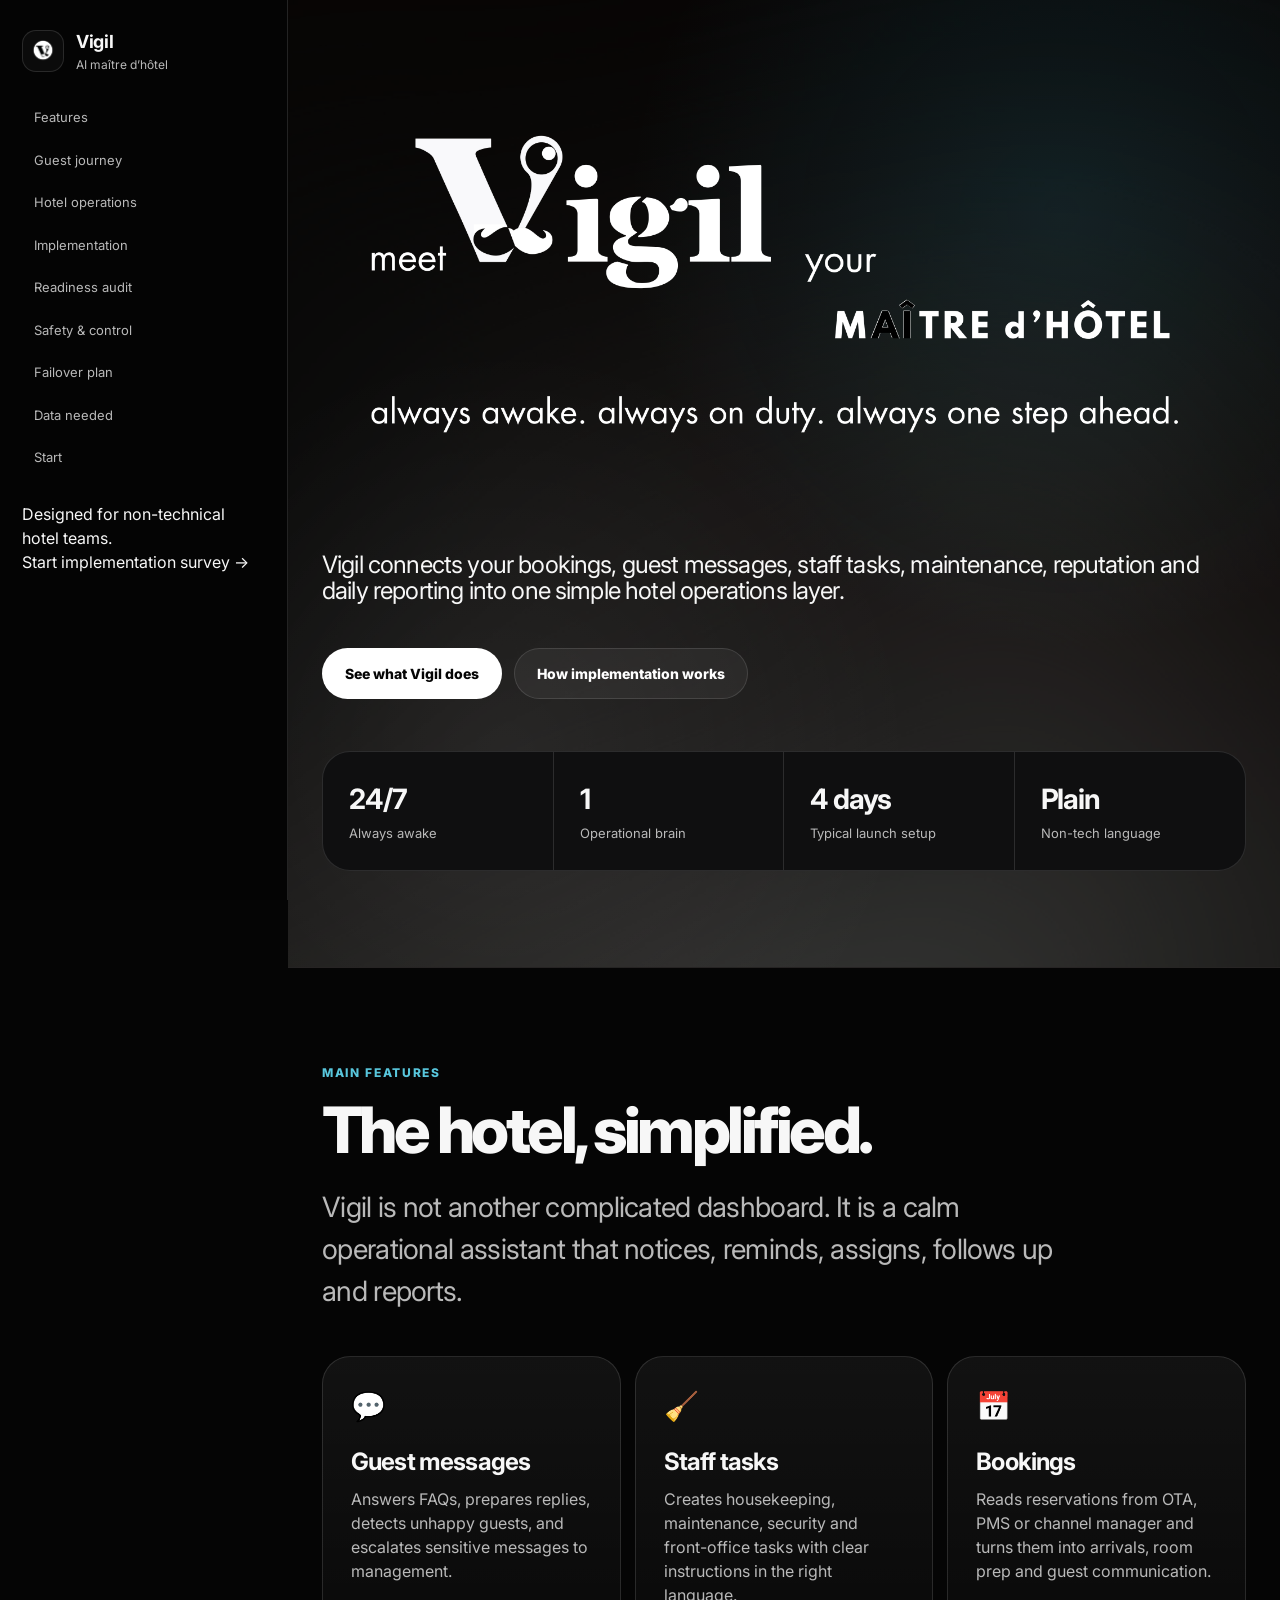
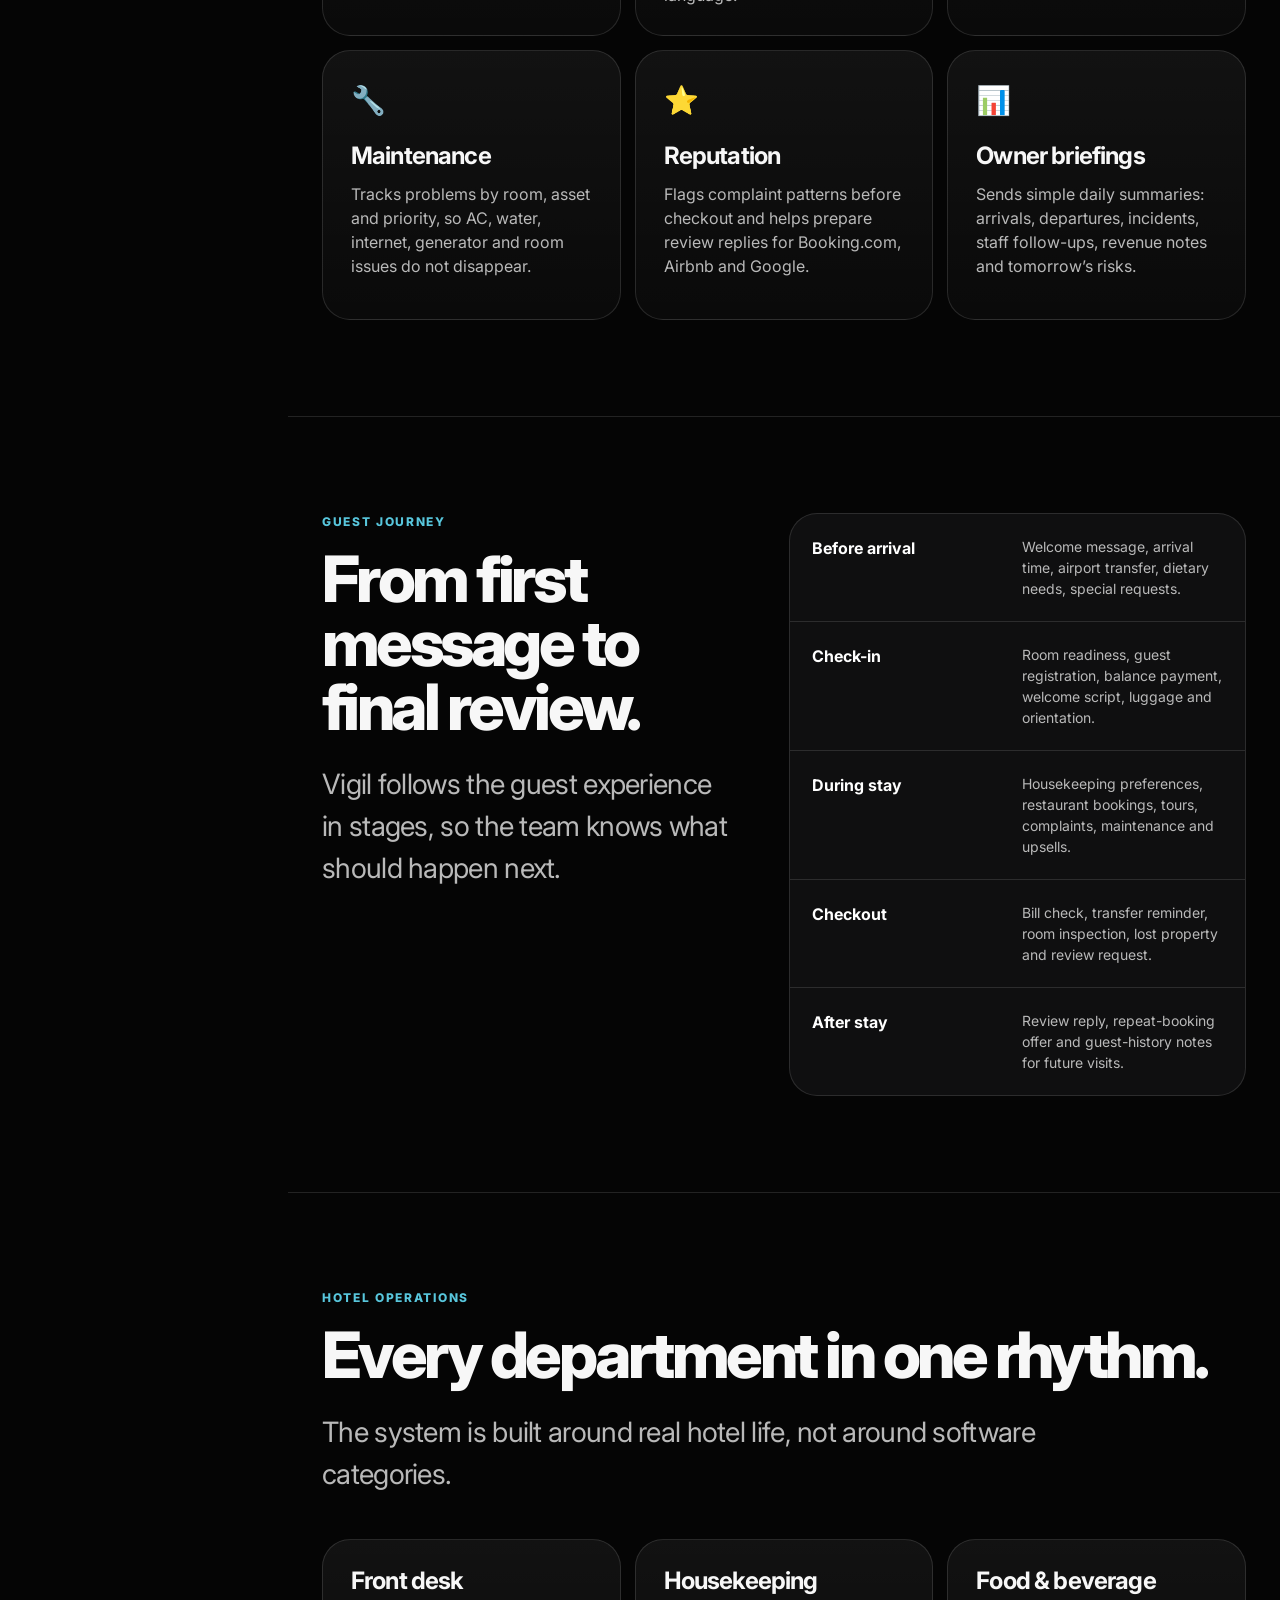
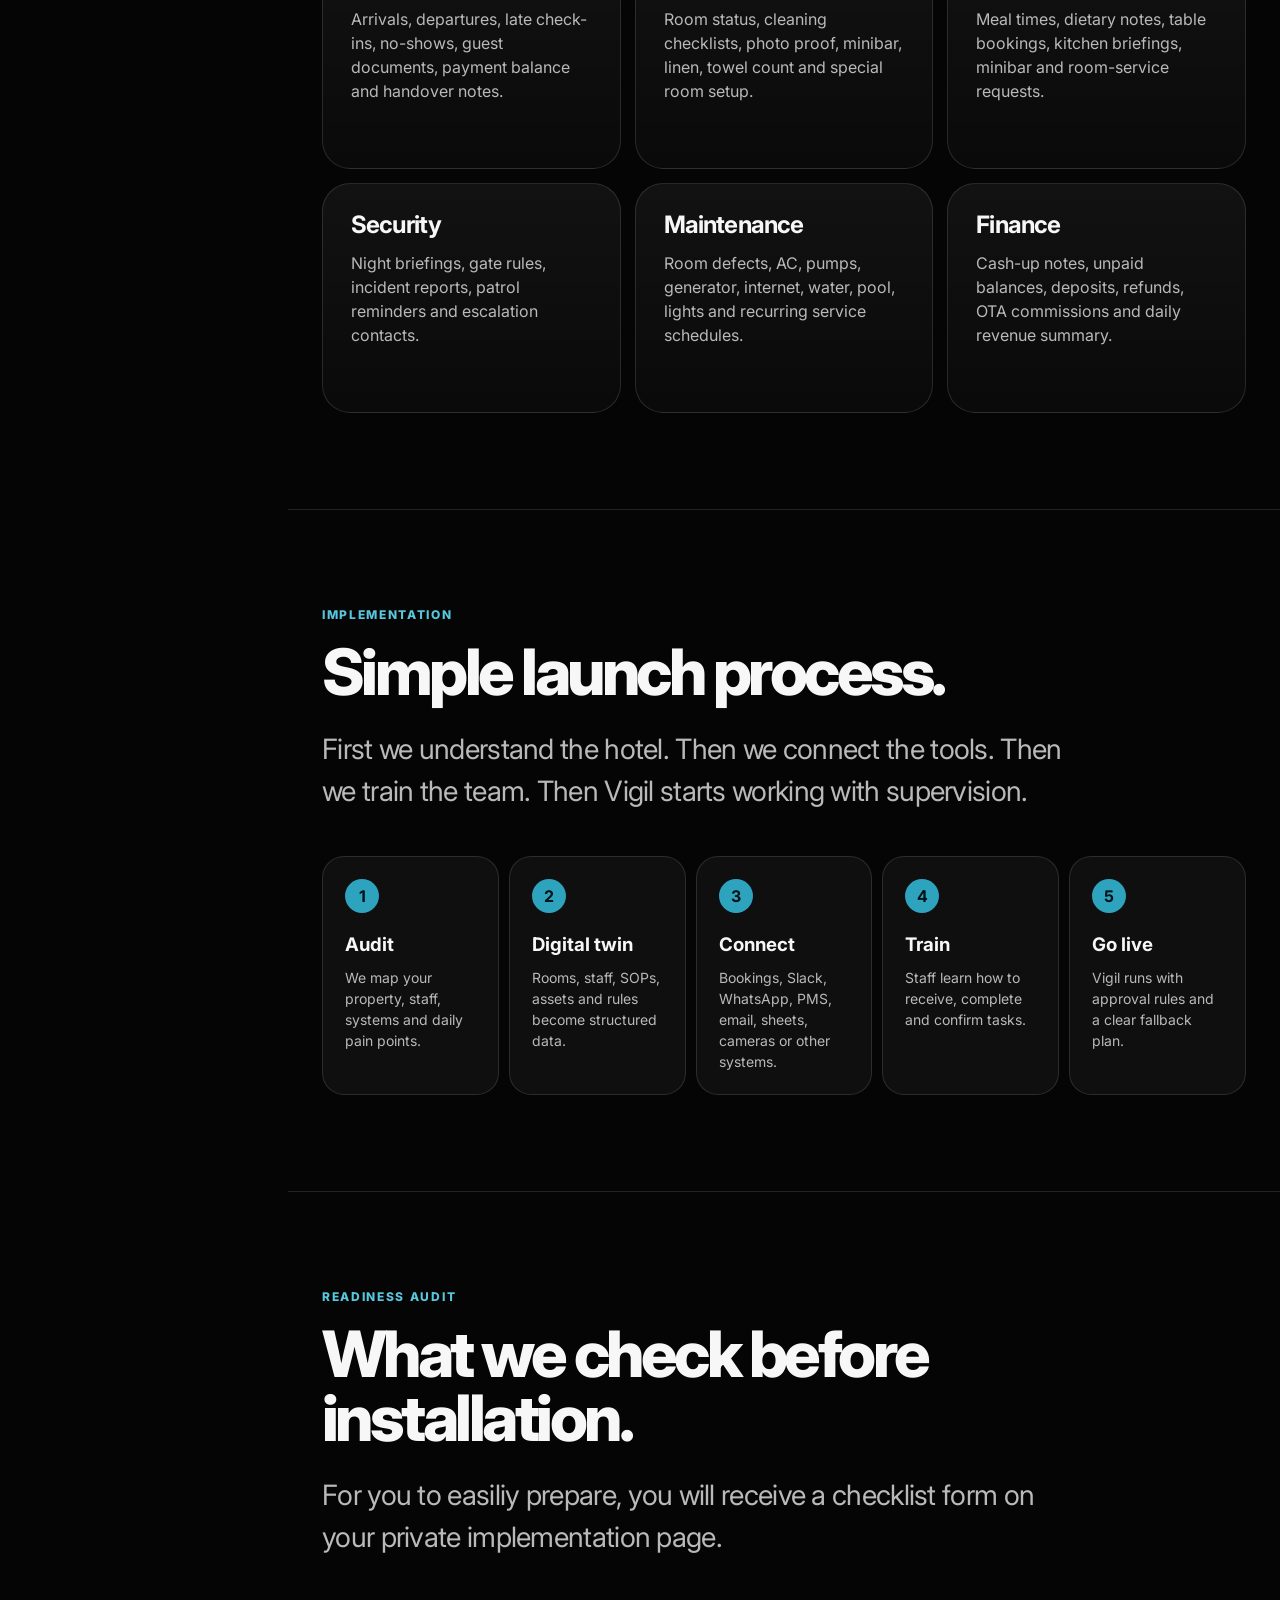
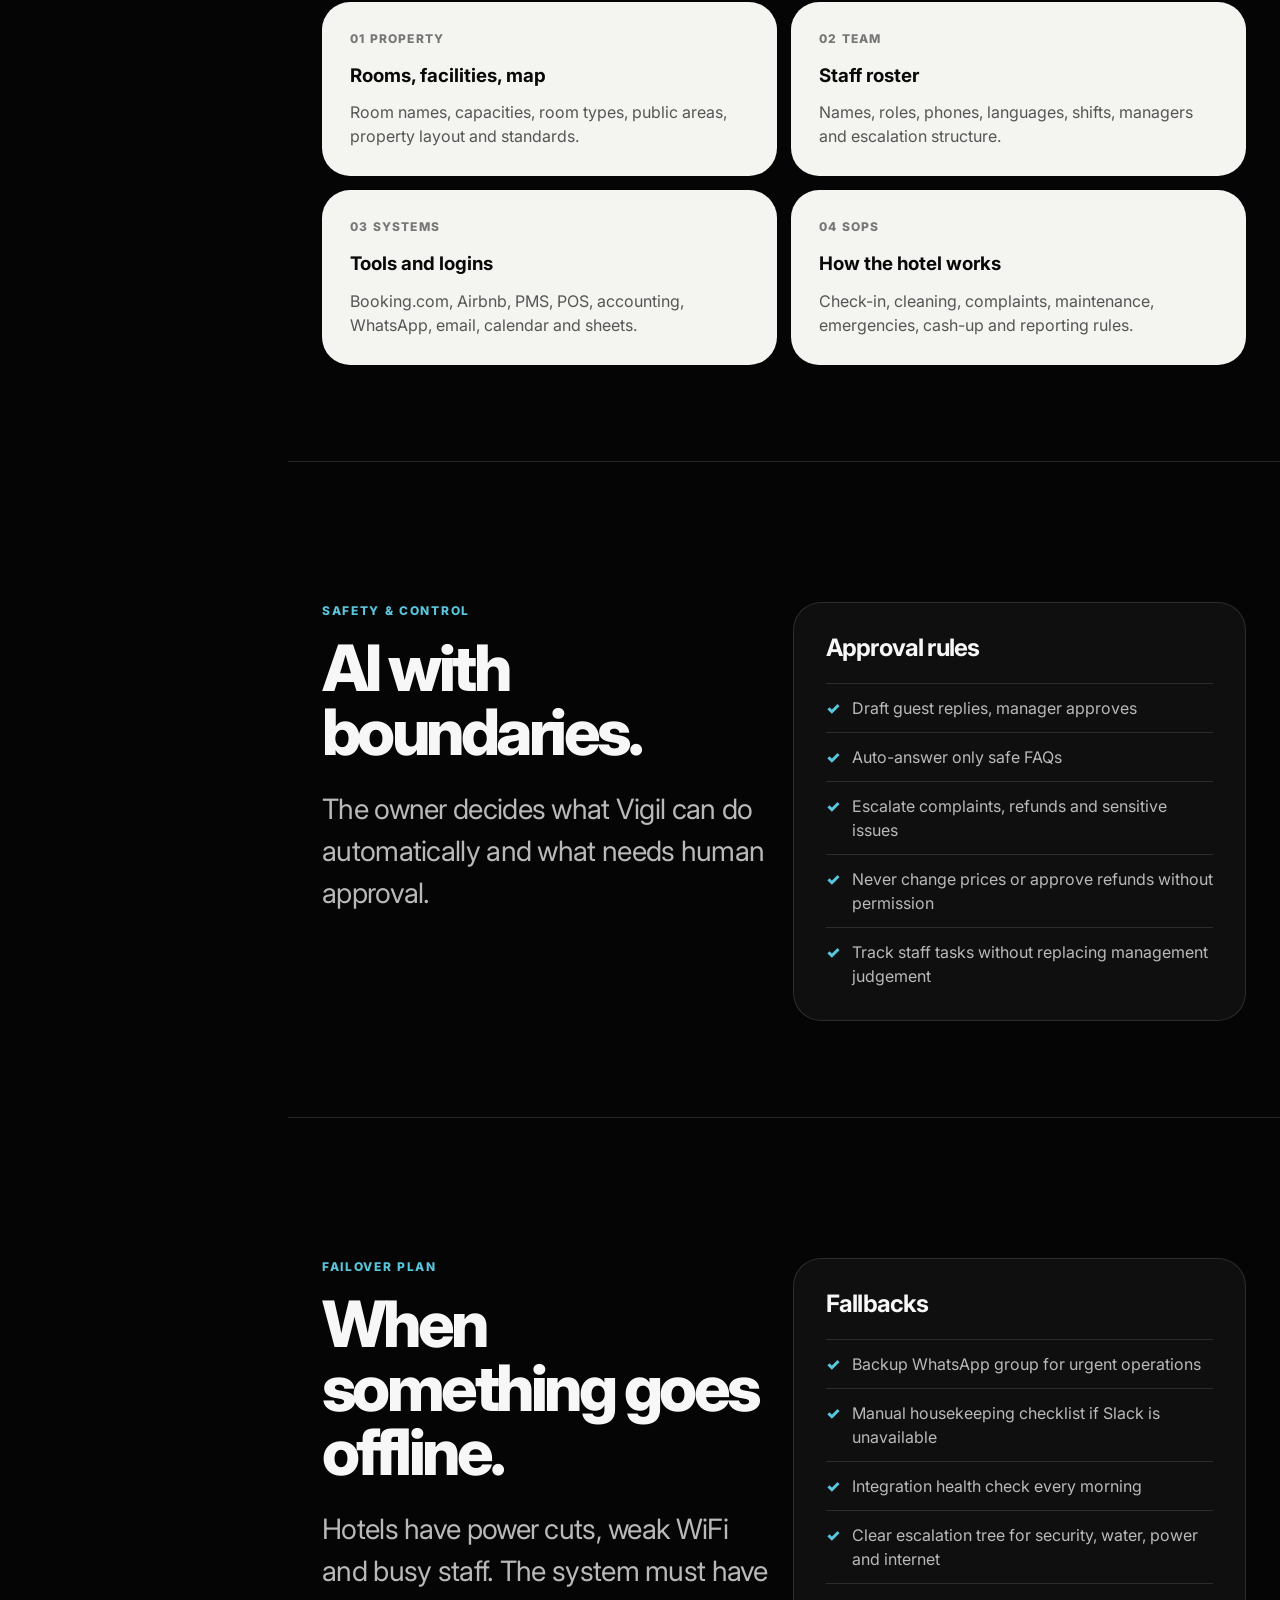
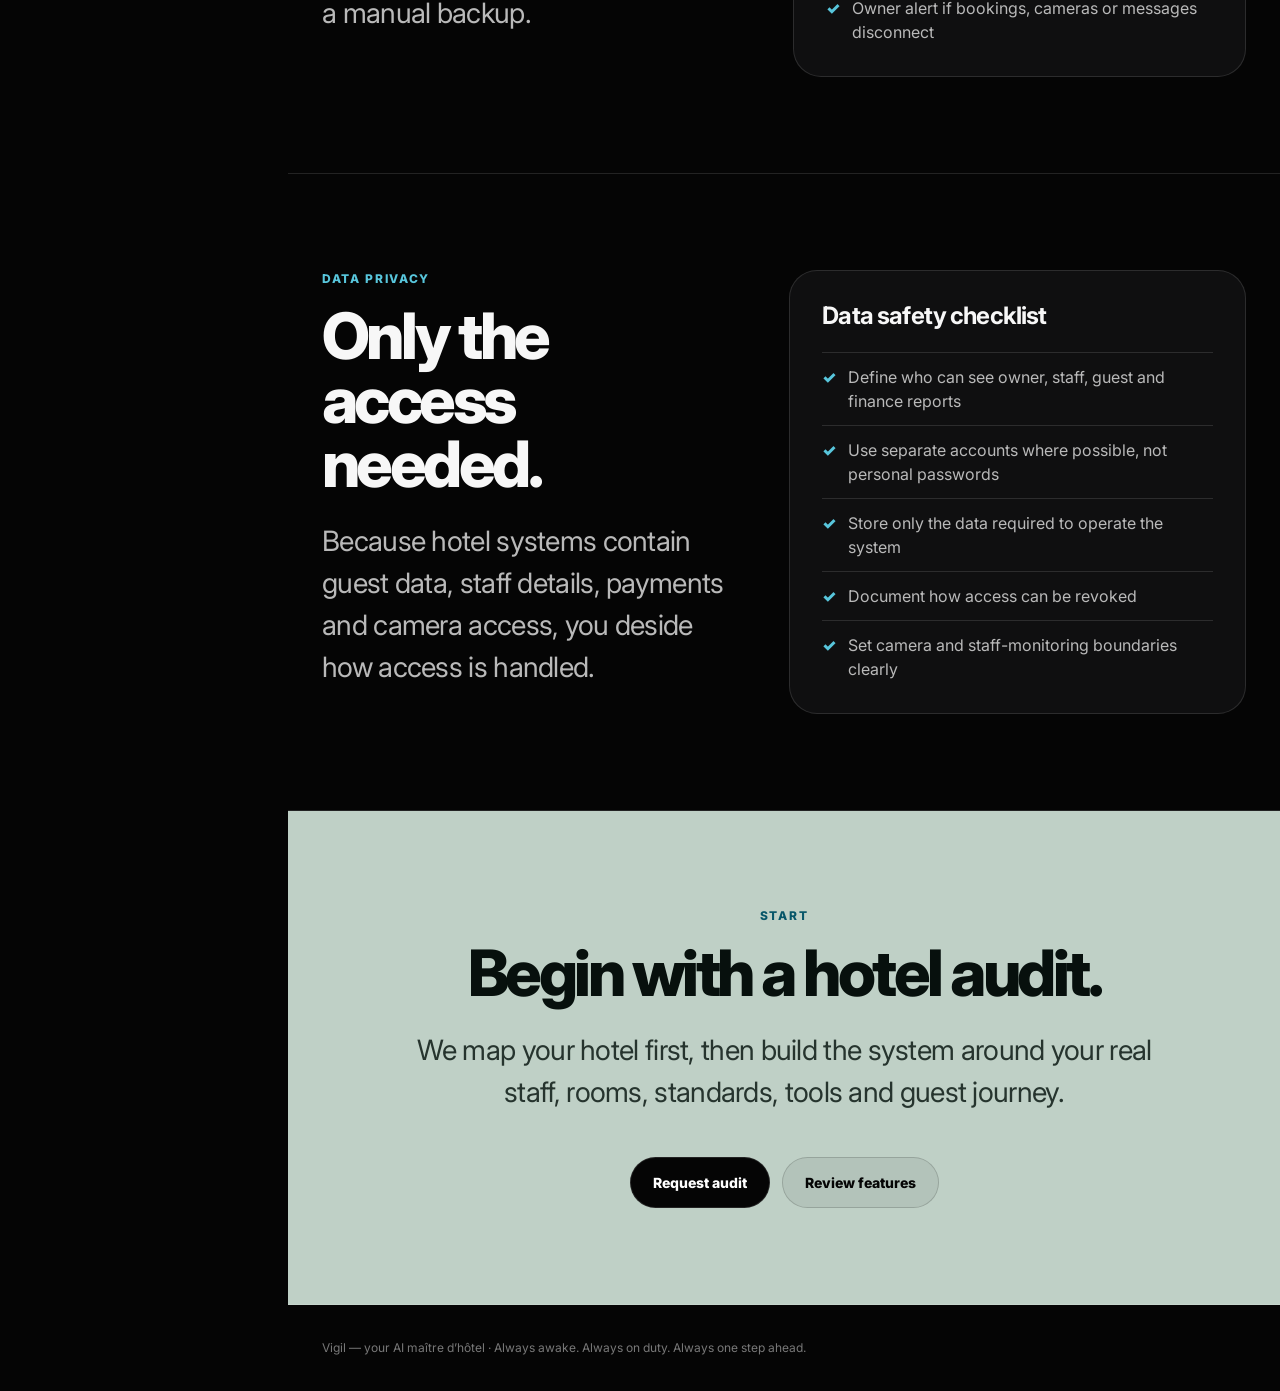
==== index.html @ cb70525c "Update index.html" ====
<!DOCTYPE html>
<html lang="en">
<head>
<meta charset="UTF-8" />
<meta name="viewport" content="width=device-width, initial-scale=1.0" />
<title>Vigil — Your AI Maître d’Hôtel</title>
<meta name="description" content="Vigil is an always-awake AI maître d’hôtel for modern hotels: guest messages, staff tasks, bookings, maintenance, reputation, safety and daily reporting in one simple system." />
<link rel="preconnect" href="https://fonts.googleapis.com">
<link href="https://fonts.googleapis.com/css2?family=Inter:wght@300;400;500;600;700;800&family=Playfair+Display:wght@700;800&display=swap" rel="stylesheet">
<style>
:root{
  --bg:#050505; --panel:#0f0f10; --panel2:#151517; --text:#f7f7f7; --muted:#b9b9b9; --soft:#787878;
  --line:rgba(255,255,255,.12); --blue:#2ea3be; --blue2:#58c6dc; --white:#fff; --sage:#bfd0c6;
  --radius:28px; --radius-sm:16px; --max:1180px; --side:288px;
}
*{box-sizing:border-box;margin:0;padding:0}
html{scroll-behavior:smooth;font-size:16px}
body{font-family:Inter,system-ui,-apple-system,Segoe UI,sans-serif;background:var(--bg);color:var(--text);line-height:1.5;-webkit-font-smoothing:antialiased;overflow-x:hidden}
a{color:inherit;text-decoration:none} button{font:inherit}
.page{display:grid;grid-template-columns:var(--side) 1fr;min-height:100vh}
.sidebar{position:sticky;top:0;height:100vh;border-right:1px solid var(--line);background:rgba(5,5,5,.86);backdrop-filter:blur(20px);padding:28px 22px;display:flex;flex-direction:column;gap:24px;z-index:10}
.brand-mini{display:flex;align-items:center;gap:12px}.small-logo{width:42px;height:42px;border:1px solid var(--line);border-radius:14px;display:grid;place-items:center;overflow:hidden;background:rgba(255,255,255,.03);flex-shrink:0}.small-logo img{width:100%;height:100%;object-fit:contain;padding:7px}.small-logo .logo-placeholder{color:var(--blue);font-family:Playfair Display,serif;font-size:32px;font-weight:800;line-height:1}.v-icon{width:42px;height:42px;border:1px solid var(--line);border-radius:14px;display:grid;place-items:center;color:var(--blue);font-family:Playfair Display,serif;font-size:32px;font-weight:800;line-height:1}.brand-mini strong{display:block;font-size:18px;letter-spacing:-.02em}.brand-mini span{display:block;font-size:12px;color:var(--muted);margin-top:1px}
.nav{display:flex;flex-direction:column;gap:3px}.nav a{font-size:13px;color:var(--muted);padding:10px 12px;border-radius:12px;transition:.2s}.nav a:hover{color:var(--white);background:rgba(255,255,255,.06)}
.side-card{margin-top:auto;border:1px solid var(--line);border-radius:20px;padding:18px;background:linear-gradient(180deg,rgba(46,163,190,.12),rgba(255,255,255,.03))}.side-card p{font-size:13px;color:var(--muted);margin:8px 0 14px}.side-card a{display:block;text-align:center;background:var(--white);color:#050505;padding:11px 14px;border-radius:999px;font-size:13px;font-weight:700}
.main{min-width:0}.section{padding:96px 34px;border-bottom:1px solid var(--line)}.container{max-width:var(--max);margin:0 auto}.narrow{max-width:850px;margin:0 auto}.eyebrow{color:var(--blue2);font-size:12px;text-transform:uppercase;letter-spacing:.14em;font-weight:800;margin-bottom:16px}.h1{font-size:clamp(54px,8vw,126px);line-height:.92;letter-spacing:-.07em;font-weight:800}.h2{font-size:clamp(34px,5vw,72px);line-height:1;letter-spacing:-.055em;font-weight:800}.h3{font-size:24px;letter-spacing:-.035em;line-height:1.1}.lead{font-size:clamp(19px,2.2vw,28px);color:var(--muted);max-width:760px;margin-top:24px;letter-spacing:-.025em}.copy{color:var(--muted);font-size:16px}.small{font-size:13px;color:var(--soft)}
.hero{min-height:100vh;display:grid;align-items:center;position:relative;overflow:hidden;background:#000}.hero:before{content:"";position:absolute;inset:-20%;background:radial-gradient(circle at 70% 30%,rgba(46,163,190,.14),transparent 32%),radial-gradient(circle at 30% 70%,rgba(255,255,255,.06),transparent 30%);pointer-events:none}.hero .container{position:relative}.hero-art-stack{max-width:980px;margin:0 auto 44px;display:flex;justify-content:center}.hero-logo-art{width:min(100%,980px);height:auto;display:block}.logo-word{font-family:Playfair Display,serif;font-size:clamp(70px,11vw,160px);font-weight:800;letter-spacing:-.065em;line-height:.9}.logo-word .v{color:var(--blue)}.subtitle{font-size:clamp(30px,5vw,74px);font-weight:800;letter-spacing:-.055em;margin-top:34px}.subtitle .ai{color:var(--blue)}.tagline{font-size:clamp(20px,2.7vw,40px);font-weight:300;color:#eaeaea;margin-top:34px;letter-spacing:-.03em}

.hero{
  background-image: linear-gradient(rgba(0,0,0,.72), rgba(0,0,0,.72)), url('pexels-splitshire-1526.jpg');
  background-size: cover;
  background-position: center;
}
.hero-actions{display:flex;gap:12px;margin-top:44px;flex-wrap:wrap}.btn{border:1px solid var(--line);border-radius:999px;padding:14px 22px;font-size:14px;font-weight:800;display:inline-flex;align-items:center;gap:10px}.btn.primary{background:var(--white);color:#050505}.btn.secondary{background:rgba(255,255,255,.05);color:var(--white)}
.strip{display:grid;grid-template-columns:repeat(4,1fr);border:1px solid var(--line);border-radius:var(--radius);overflow:hidden;background:var(--panel);margin-top:52px}.strip div{padding:26px;border-right:1px solid var(--line)}.strip div:last-child{border-right:0}.strip strong{display:block;font-size:28px;letter-spacing:-.04em}.strip span{display:block;color:var(--muted);font-size:13px;margin-top:4px}
.grid{display:grid;grid-template-columns:repeat(3,1fr);gap:14px;margin-top:44px}.card{border:1px solid var(--line);border-radius:var(--radius);background:linear-gradient(180deg,rgba(255,255,255,.055),rgba(255,255,255,.025));padding:28px;min-height:230px}.card .icon{font-size:28px;margin-bottom:22px}.card p{margin-top:12px}.card.feature{min-height:270px}.card.feature:hover{border-color:rgba(46,163,190,.55);background:linear-gradient(180deg,rgba(46,163,190,.12),rgba(255,255,255,.025))}
.two{display:grid;grid-template-columns:1fr 1fr;gap:18px;margin-top:44px}.panel{border:1px solid var(--line);border-radius:var(--radius);background:var(--panel);padding:32px}.list{display:flex;flex-direction:column;gap:12px;margin-top:22px}.list li{list-style:none;display:flex;gap:12px;color:var(--muted);border-top:1px solid var(--line);padding-top:12px}.tick{color:var(--blue2);font-weight:900}.workflow{display:grid;grid-template-columns:repeat(5,1fr);gap:10px;margin-top:44px}.step{border:1px solid var(--line);border-radius:22px;padding:22px;background:var(--panel)}.step b{display:grid;place-items:center;width:34px;height:34px;border-radius:50%;background:var(--blue);color:#001217;margin-bottom:18px}.step p{font-size:14px;color:var(--muted);margin-top:8px}
.split{display:grid;grid-template-columns:.95fr 1.05fr;gap:54px;align-items:start}.menu-map{border:1px solid var(--line);border-radius:var(--radius);overflow:hidden;background:var(--panel)}.menu-row{display:grid;grid-template-columns:190px 1fr;gap:20px;padding:22px;border-bottom:1px solid var(--line)}.menu-row:last-child{border-bottom:0}.menu-row strong{color:var(--white)}.menu-row span{color:var(--muted);font-size:14px}
.audit{display:grid;grid-template-columns:repeat(2,1fr);gap:14px;margin-top:44px}.audit-card{background:#f4f4f1;color:#090909;border-radius:var(--radius);padding:28px}.audit-card p{color:#555;margin-top:10px}.audit-card .mini{font-size:12px;color:#777;text-transform:uppercase;letter-spacing:.1em;font-weight:800;margin-bottom:14px}
.cta{background:var(--sage);color:#07100d;text-align:center}.cta .lead{color:#26342e;margin-left:auto;margin-right:auto}.cta .btn.primary{background:#050505;color:#fff}.cta .btn.secondary{background:rgba(0,0,0,.06);color:#050505;border-color:rgba(0,0,0,.16)}
.footer{padding:34px;color:var(--soft);font-size:12px}.mobile-top{display:none}
@media(max-width:980px){.page{display:block}.sidebar{display:none}.mobile-top{display:flex;position:sticky;top:0;z-index:20;align-items:center;justify-content:space-between;padding:14px 18px;background:rgba(5,5,5,.88);border-bottom:1px solid var(--line);backdrop-filter:blur(18px)}.section{padding:74px 20px}.strip{grid-template-columns:repeat(2,1fr)}.strip div:nth-child(2){border-right:0}.strip div:nth-child(1),.strip div:nth-child(2){border-bottom:1px solid var(--line)}.grid,.two,.split,.audit{grid-template-columns:1fr}.workflow{grid-template-columns:1fr}.menu-row{grid-template-columns:1fr;gap:8px}.hero{min-height:calc(100vh - 64px)}}
</style>
</head>
<body>
<div class="mobile-top"><a class="brand-mini" href="#home" aria-label="Vigil home"><div class="small-logo"><img src="logo.png" alt="Vigil logo"></div><div><strong>Vigil</strong><span>AI maître d’hôtel</span></div></a><a class="btn secondary" href="#audit">Audit</a></div>
<div class="page">
<aside class="sidebar">

  <a class="brand-mini" href="#home" aria-label="Vigil home">
    <div class="small-logo">
      <img src="logo.png" alt="Vigil logo">
    </div>
    <div>
      <strong>Vigil</strong>
      <span>AI maître d’hôtel</span>
    </div>
  </a>

  <nav class="nav">
    <a href="#features">Features</a>
    <a href="#guest-journey">Guest journey</a>
    <a href="#operations">Hotel operations</a>
    <a href="#implementation">Implementation</a>
    <a href="#audit">Readiness audit</a>
    <a href="#trust">Safety & control</a>
    <a href="#failover">Failover plan</a>
    <a href="#data">Data needed</a>
    <a href="#cta">Start</a>
  </nav>

  <div class="sidebar-cta">
    <p>Designed for non-technical hotel teams.</p>

    <a href="/implementation.html" class="btn-primary">
      Start implementation survey →
    </a>
  </div>

</aside>
<main class="main">
<section id="home" class="section hero">
  <div class="container">
    <div class="hero-art-stack">
      <img src="main_pic.png" alt="Meet Vigil — your Maître d’Hôtel" class="hero-logo-art">
    </div>
    <!-- Text fallback, kept for SEO/accessibility and easy editing.
    <div class="logo-word"><span class="v">V</span>igil</div>
    <div class="subtitle">your <span class="ai">AI</span> maître d’hôtel</div>
    <p class="tagline">always awake. always on duty. always one step ahead.</p>
    -->
    <p class="h3">Vigil connects your bookings, guest messages, staff tasks, maintenance, reputation and daily reporting into one simple hotel operations layer.</p>
    <div class="hero-actions"><a class="btn primary" href="#features">See what Vigil does</a><a class="btn secondary" href="#implementation">How implementation works</a></div>
    <div class="strip"><div><strong>24/7</strong><span>Always awake</span></div><div><strong>1</strong><span>Operational brain</span></div><div><strong>4 days</strong><span>Typical launch setup</span></div><div><strong>Plain</strong><span>Non-tech language</span></div></div>
  </div>
</section>
<section id="features" class="section">
  <div class="container"><div class="eyebrow">Main features</div><h2 class="h2">The hotel, simplified.</h2><p class="lead">Vigil is not another complicated dashboard. It is a calm operational assistant that notices, reminds, assigns, follows up and reports.</p>
    <div class="grid">
      <div class="card feature"><div class="icon">💬</div><h3 class="h3">Guest messages</h3><p class="copy">Answers FAQs, prepares replies, detects unhappy guests, and escalates sensitive messages to management.</p></div>
      <div class="card feature"><div class="icon">🧹</div><h3 class="h3">Staff tasks</h3><p class="copy">Creates housekeeping, maintenance, security and front-office tasks with clear instructions in the right language.</p></div>
      <div class="card feature"><div class="icon">📅</div><h3 class="h3">Bookings</h3><p class="copy">Reads reservations from OTA, PMS or channel manager and turns them into arrivals, room prep and guest communication.</p></div>
      <div class="card feature"><div class="icon">🔧</div><h3 class="h3">Maintenance</h3><p class="copy">Tracks problems by room, asset and priority, so AC, water, internet, generator and room issues do not disappear.</p></div>
      <div class="card feature"><div class="icon">⭐</div><h3 class="h3">Reputation</h3><p class="copy">Flags complaint patterns before checkout and helps prepare review replies for Booking.com, Airbnb and Google.</p></div>
      <div class="card feature"><div class="icon">📊</div><h3 class="h3">Owner briefings</h3><p class="copy">Sends simple daily summaries: arrivals, departures, incidents, staff follow-ups, revenue notes and tomorrow’s risks.</p></div>
    </div>
  </div>
</section>
<section id="guest-journey" class="section">
  <div class="container split"><div><div class="eyebrow">Guest journey</div><h2 class="h2">From first message to final review.</h2><p class="lead">Vigil follows the guest experience in stages, so the team knows what should happen next.</p></div><div class="menu-map">
    <div class="menu-row"><strong>Before arrival</strong><span>Welcome message, arrival time, airport transfer, dietary needs, special requests.</span></div>
    <div class="menu-row"><strong>Check-in</strong><span>Room readiness, guest registration, balance payment, welcome script, luggage and orientation.</span></div>
    <div class="menu-row"><strong>During stay</strong><span>Housekeeping preferences, restaurant bookings, tours, complaints, maintenance and upsells.</span></div>
    <div class="menu-row"><strong>Checkout</strong><span>Bill check, transfer reminder, room inspection, lost property and review request.</span></div>
    <div class="menu-row"><strong>After stay</strong><span>Review reply, repeat-booking offer and guest-history notes for future visits.</span></div>
  </div></div>
</section>
<section id="operations" class="section">
  <div class="container"><div class="eyebrow">Hotel operations</div><h2 class="h2">Every department in one rhythm.</h2><p class="lead">The system is built around real hotel life, not around software categories.</p>
    <div class="grid">
      <div class="card"><h3 class="h3">Front desk</h3><p class="copy">Arrivals, departures, late check-ins, no-shows, guest documents, payment balance and handover notes.</p></div>
      <div class="card"><h3 class="h3">Housekeeping</h3><p class="copy">Room status, cleaning checklists, photo proof, minibar, linen, towel count and special room setup.</p></div>
      <div class="card"><h3 class="h3">Food & beverage</h3><p class="copy">Meal times, dietary notes, table bookings, kitchen briefings, minibar and room-service requests.</p></div>
      <div class="card"><h3 class="h3">Security</h3><p class="copy">Night briefings, gate rules, incident reports, patrol reminders and escalation contacts.</p></div>
      <div class="card"><h3 class="h3">Maintenance</h3><p class="copy">Room defects, AC, pumps, generator, internet, water, pool, lights and recurring service schedules.</p></div>
      <div class="card"><h3 class="h3">Finance</h3><p class="copy">Cash-up notes, unpaid balances, deposits, refunds, OTA commissions and daily revenue summary.</p></div>
    </div>
  </div>
</section>
<section id="implementation" class="section">
  <div class="container"><div class="eyebrow">Implementation</div><h2 class="h2">Simple launch process.</h2><p class="lead">First we understand the hotel. Then we connect the tools. Then we train the team. Then Vigil starts working with supervision.</p>
    <div class="workflow"><div class="step"><b>1</b><h3>Audit</h3><p>We map your property, staff, systems and daily pain points.</p></div><div class="step"><b>2</b><h3>Digital twin</h3><p>Rooms, staff, SOPs, assets and rules become structured data.</p></div><div class="step"><b>3</b><h3>Connect</h3><p>Bookings, Slack, WhatsApp, PMS, email, sheets, cameras or other systems.</p></div><div class="step"><b>4</b><h3>Train</h3><p>Staff learn how to receive, complete and confirm tasks.</p></div><div class="step"><b>5</b><h3>Go live</h3><p>Vigil runs with approval rules and a clear fallback plan.</p></div></div>
  </div>
</section>
<section id="audit" class="section">
  <div class="container"><div class="eyebrow">Readiness audit</div><h2 class="h2">What we check before installation.</h2><p class="lead">For you to easiliy prepare, you will receive a checklist form on your private implementation page.</p>
    <div class="audit"><div class="audit-card"><div class="mini">01 Property</div><h3>Rooms, facilities, map</h3><p>Room names, capacities, room types, public areas, property layout and standards.</p></div><div class="audit-card"><div class="mini">02 Team</div><h3>Staff roster</h3><p>Names, roles, phones, languages, shifts, managers and escalation structure.</p></div><div class="audit-card"><div class="mini">03 Systems</div><h3>Tools and logins</h3><p>Booking.com, Airbnb, PMS, POS, accounting, WhatsApp, email, calendar and sheets.</p></div><div class="audit-card"><div class="mini">04 SOPs</div><h3>How the hotel works</h3><p>Check-in, cleaning, complaints, maintenance, emergencies, cash-up and reporting rules.</p></div></div>
  </div>
</section>
<section id="trust" class="section">
  <div class="container two"><div><div class="eyebrow">Safety & control</div><h2 class="h2">AI with boundaries.</h2><p class="lead">The owner decides what Vigil can do automatically and what needs human approval.</p></div><div class="panel"><h3 class="h3">Approval rules</h3><ul class="list"><li><span class="tick">✓</span> Draft guest replies, manager approves</li><li><span class="tick">✓</span> Auto-answer only safe FAQs</li><li><span class="tick">✓</span> Escalate complaints, refunds and sensitive issues</li><li><span class="tick">✓</span> Never change prices or approve refunds without permission</li><li><span class="tick">✓</span> Track staff tasks without replacing management judgement</li></ul></div></div>
</section>
<section id="failover" class="section">
  <div class="container two"><div><div class="eyebrow">Failover plan</div><h2 class="h2">When something goes offline.</h2><p class="lead">Hotels have power cuts, weak WiFi and busy staff. The system must have a manual backup.</p></div><div class="panel"><h3 class="h3">Fallbacks</h3><ul class="list"><li><span class="tick">✓</span> Backup WhatsApp group for urgent operations</li><li><span class="tick">✓</span> Manual housekeeping checklist if Slack is unavailable</li><li><span class="tick">✓</span> Integration health check every morning</li><li><span class="tick">✓</span> Clear escalation tree for security, water, power and internet</li><li><span class="tick">✓</span> Owner alert if bookings, cameras or messages disconnect</li></ul></div></div>
</section>
<section id="data" class="section">
  <div class="container split"><div><div class="eyebrow">Data privacy</div><h2 class="h2">Only the access needed.</h2><p class="lead">Because hotel systems contain guest data, staff details, payments and camera access, you deside how access is handled.</p></div><div class="panel"><h3 class="h3">Data safety checklist</h3><ul class="list"><li><span class="tick">✓</span> Define who can see owner, staff, guest and finance reports</li><li><span class="tick">✓</span> Use separate accounts where possible, not personal passwords</li><li><span class="tick">✓</span> Store only the data required to operate the system</li><li><span class="tick">✓</span> Document how access can be revoked</li><li><span class="tick">✓</span> Set camera and staff-monitoring boundaries clearly</li></ul></div></div>
</section>
<section id="cta" class="section cta"><div class="container narrow"><div class="eyebrow" style="color:#075669">Start</div><h2 class="h2">Begin with a hotel audit.</h2><p class="lead">We map your hotel first, then build the system around your real staff, rooms, standards, tools and guest journey.</p><div class="hero-actions" style="justify-content:center"><a class="btn primary" href="mailto:hello@vigil.works?subject=Vigil hotel audit request">Request audit</a><a class="btn secondary" href="#features">Review features</a></div></div></section>
<footer class="footer"><div class="container">Vigil — your AI maître d’hôtel · Always awake. Always on duty. Always one step ahead.</div></footer>
</main>
</div>
</body>
</html>
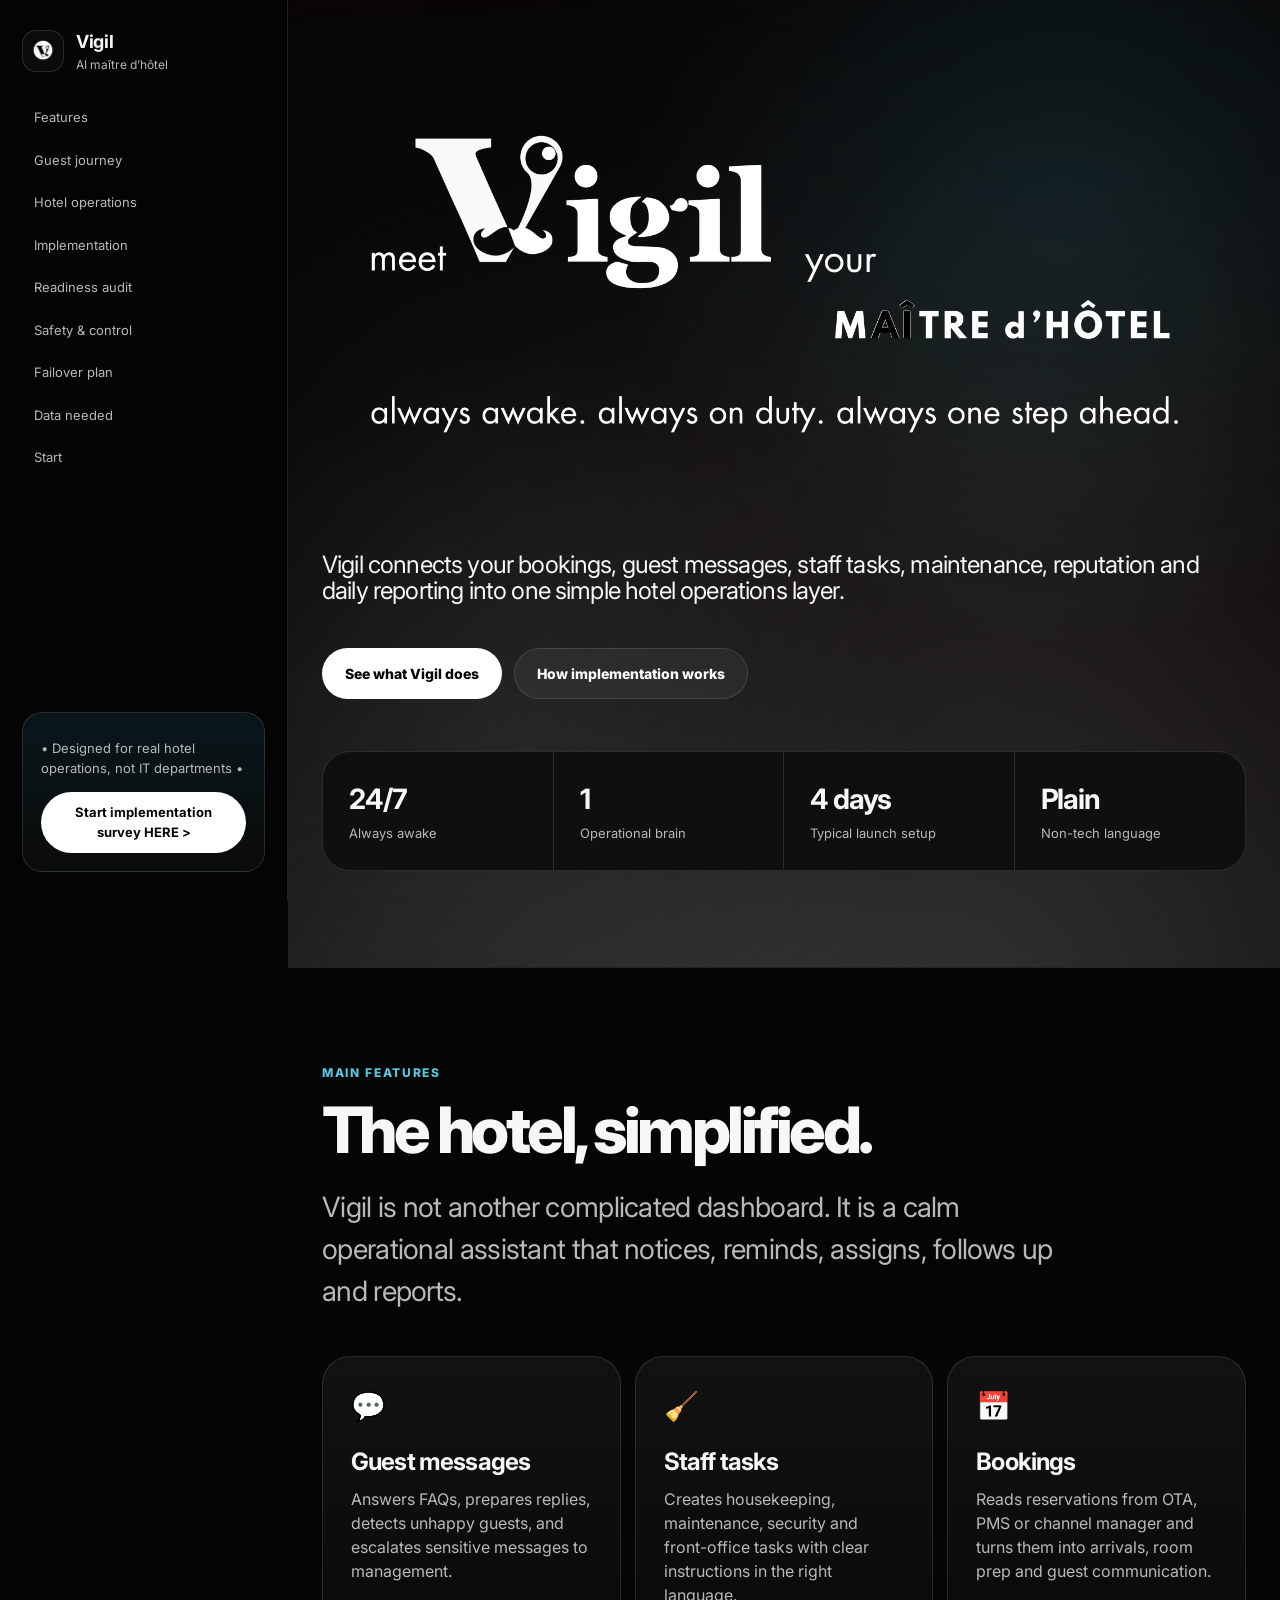
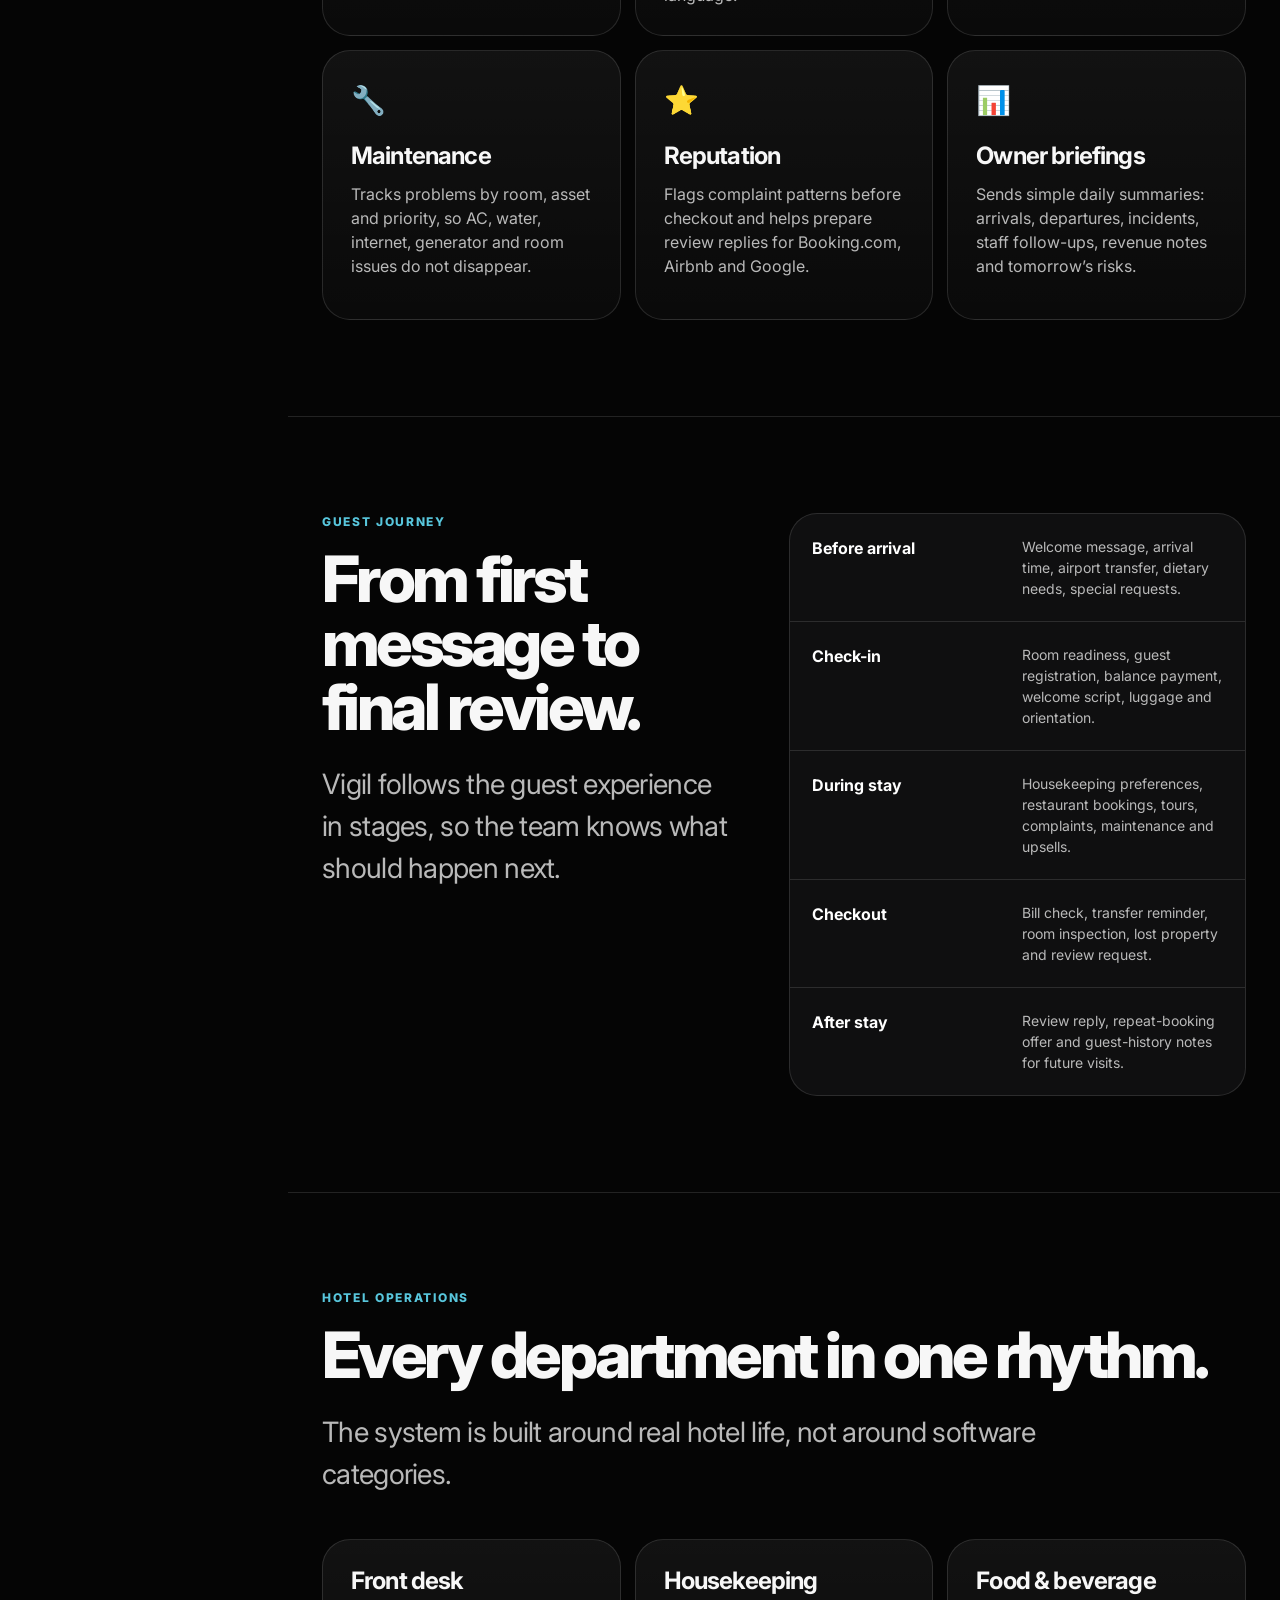
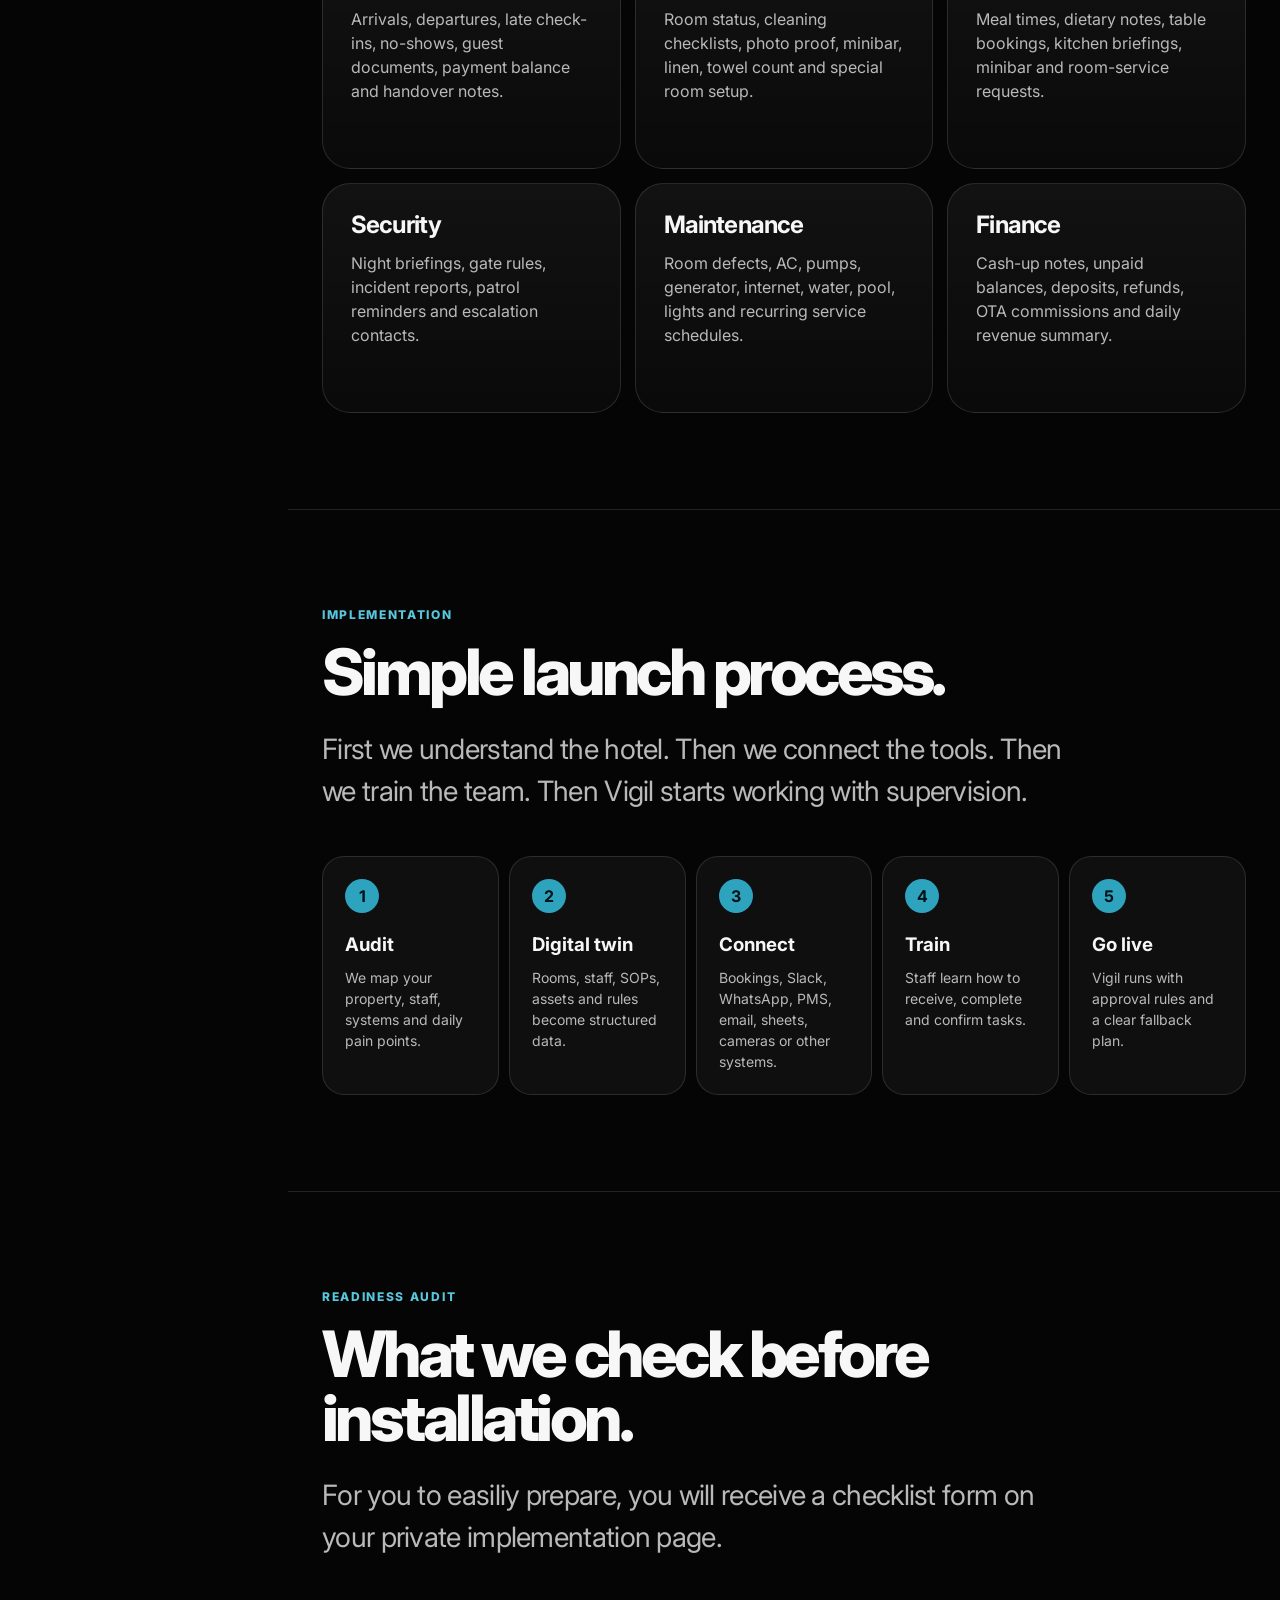
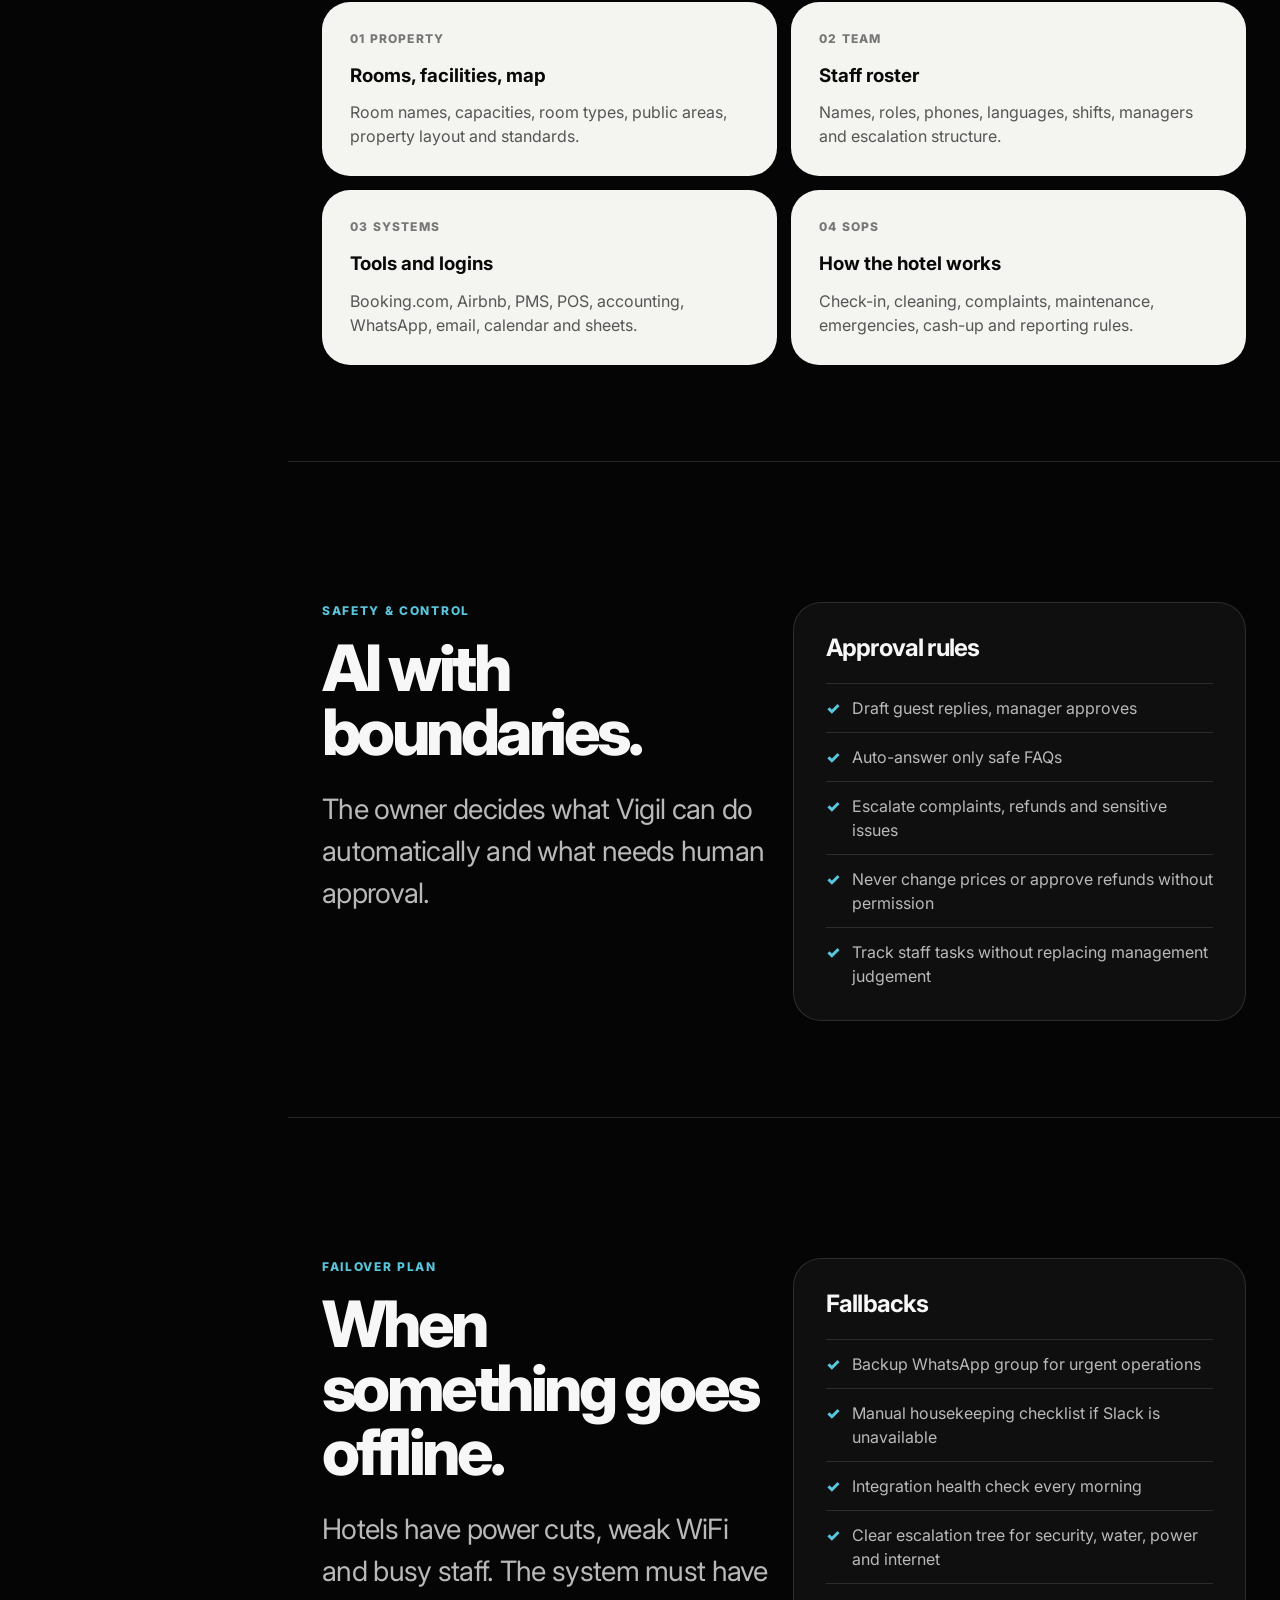
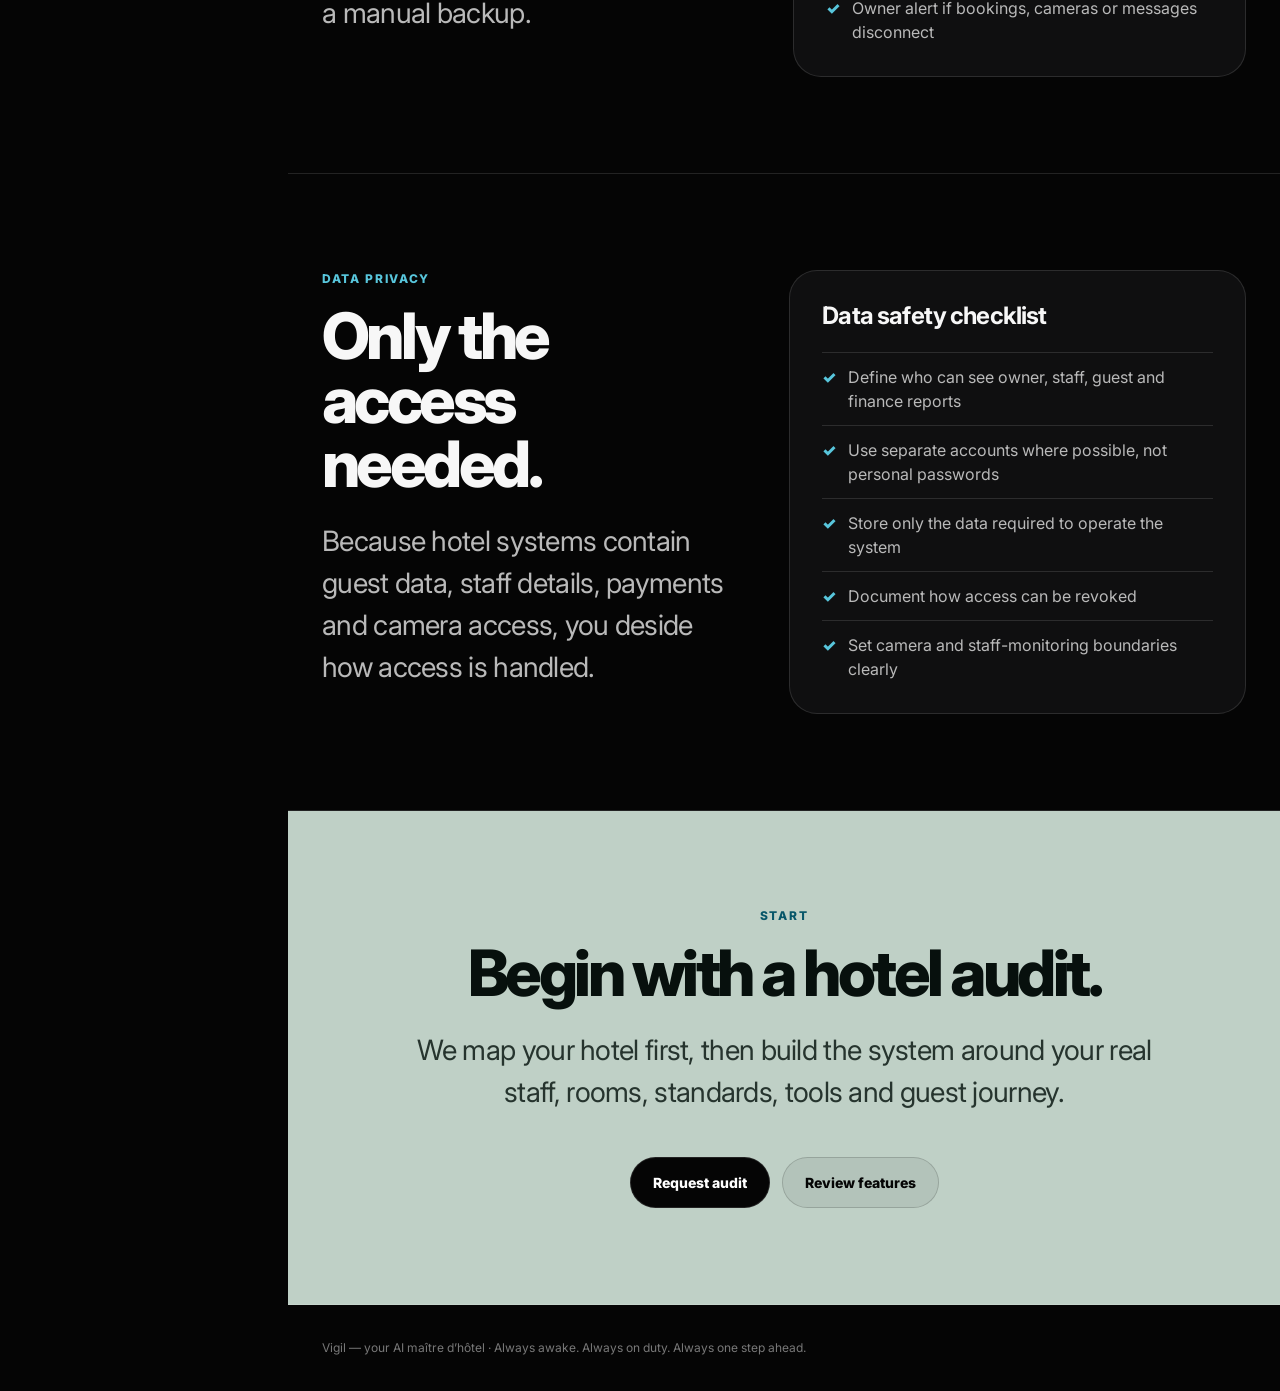
==== commit 438ec88d: "Update index.html" ====
--- a/index.html
+++ b/index.html
@@ -68,13 +68,18 @@
     <a href="#cta">Start</a>
   </nav>
 
-  <div class="sidebar-cta">
-    <p>Designed for non-technical hotel teams.</p>
+ <div class="side-card">
+  <strong> </strong>
 
-    <a href="/implementation.html" class="btn-primary">
-      Start implementation survey →
-    </a>
-  </div>
+  <p>
+    • Designed for real hotel operations, not IT departments •
+  </p>
+
+  <a href="/implementation.html" class="btn-primary">
+    Start implementation survey HERE >
+  </a>
+
+</div>
 
 </aside>
 <main class="main">
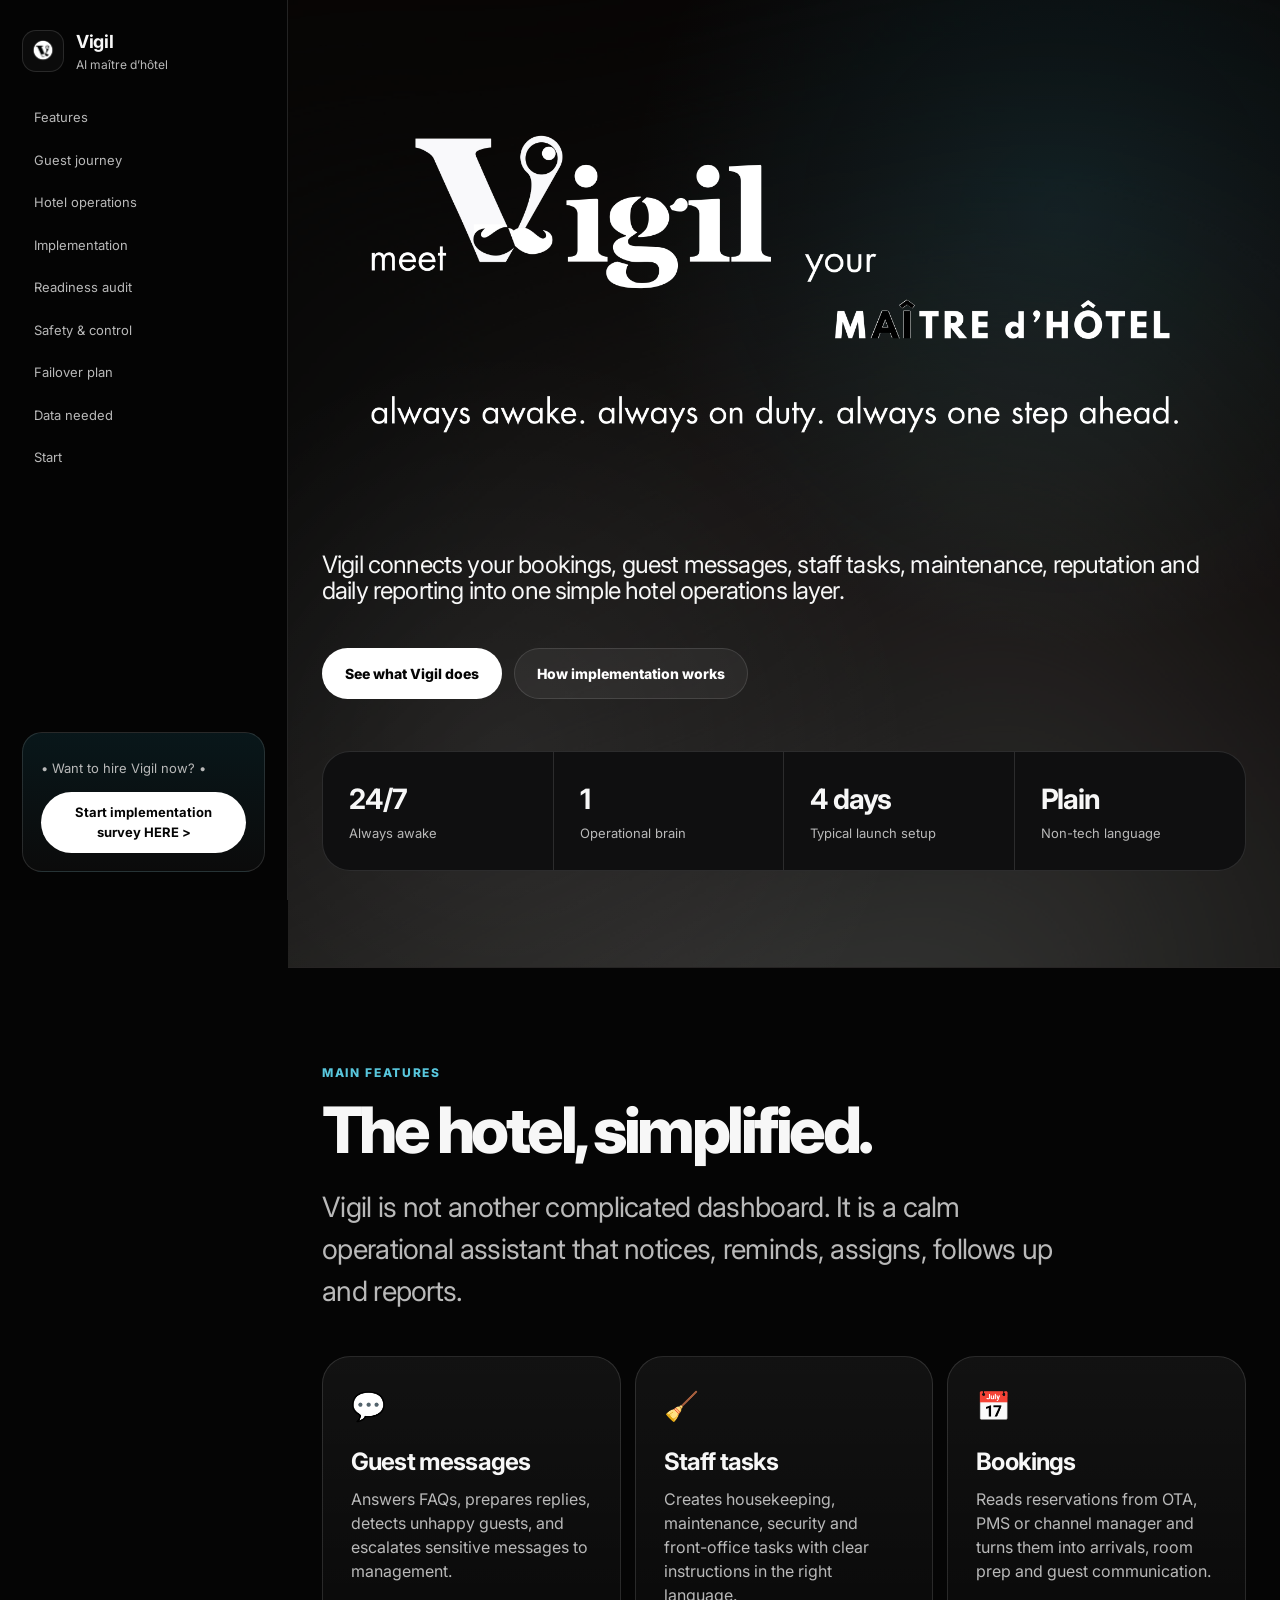
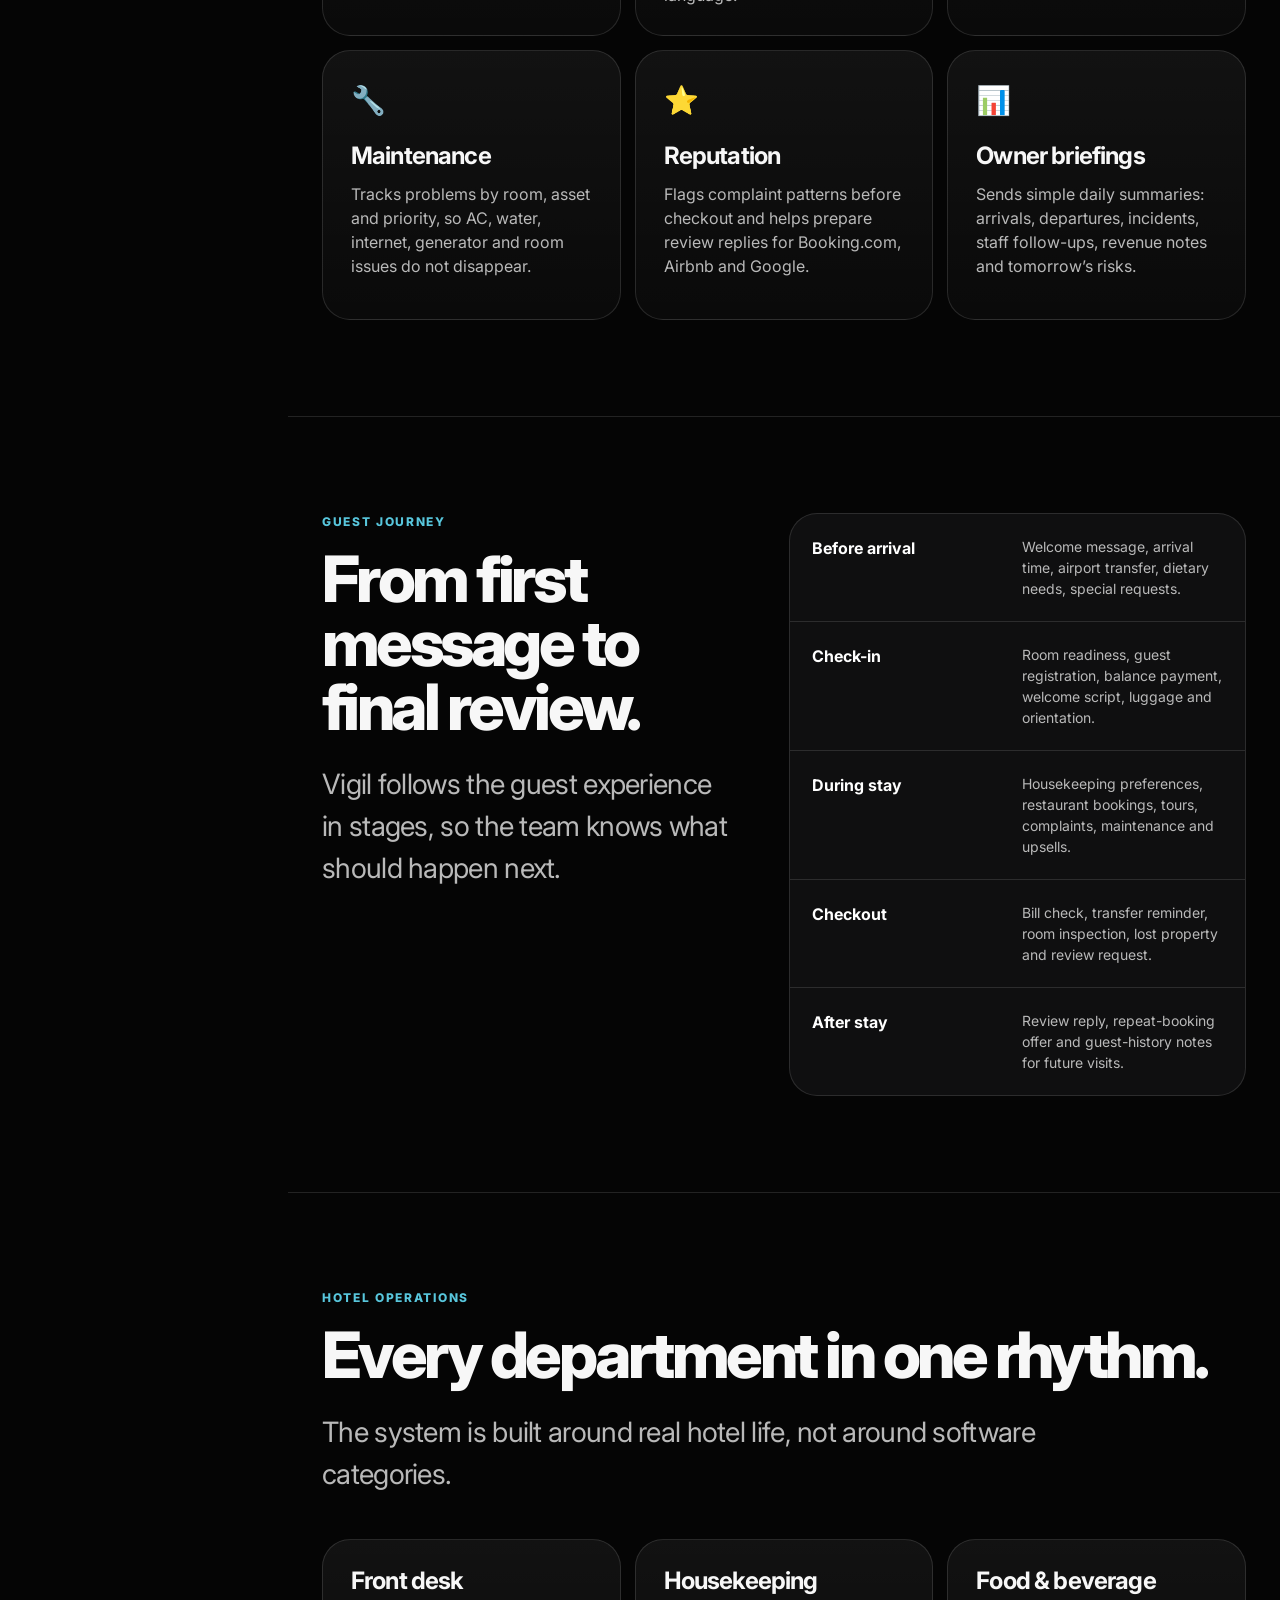
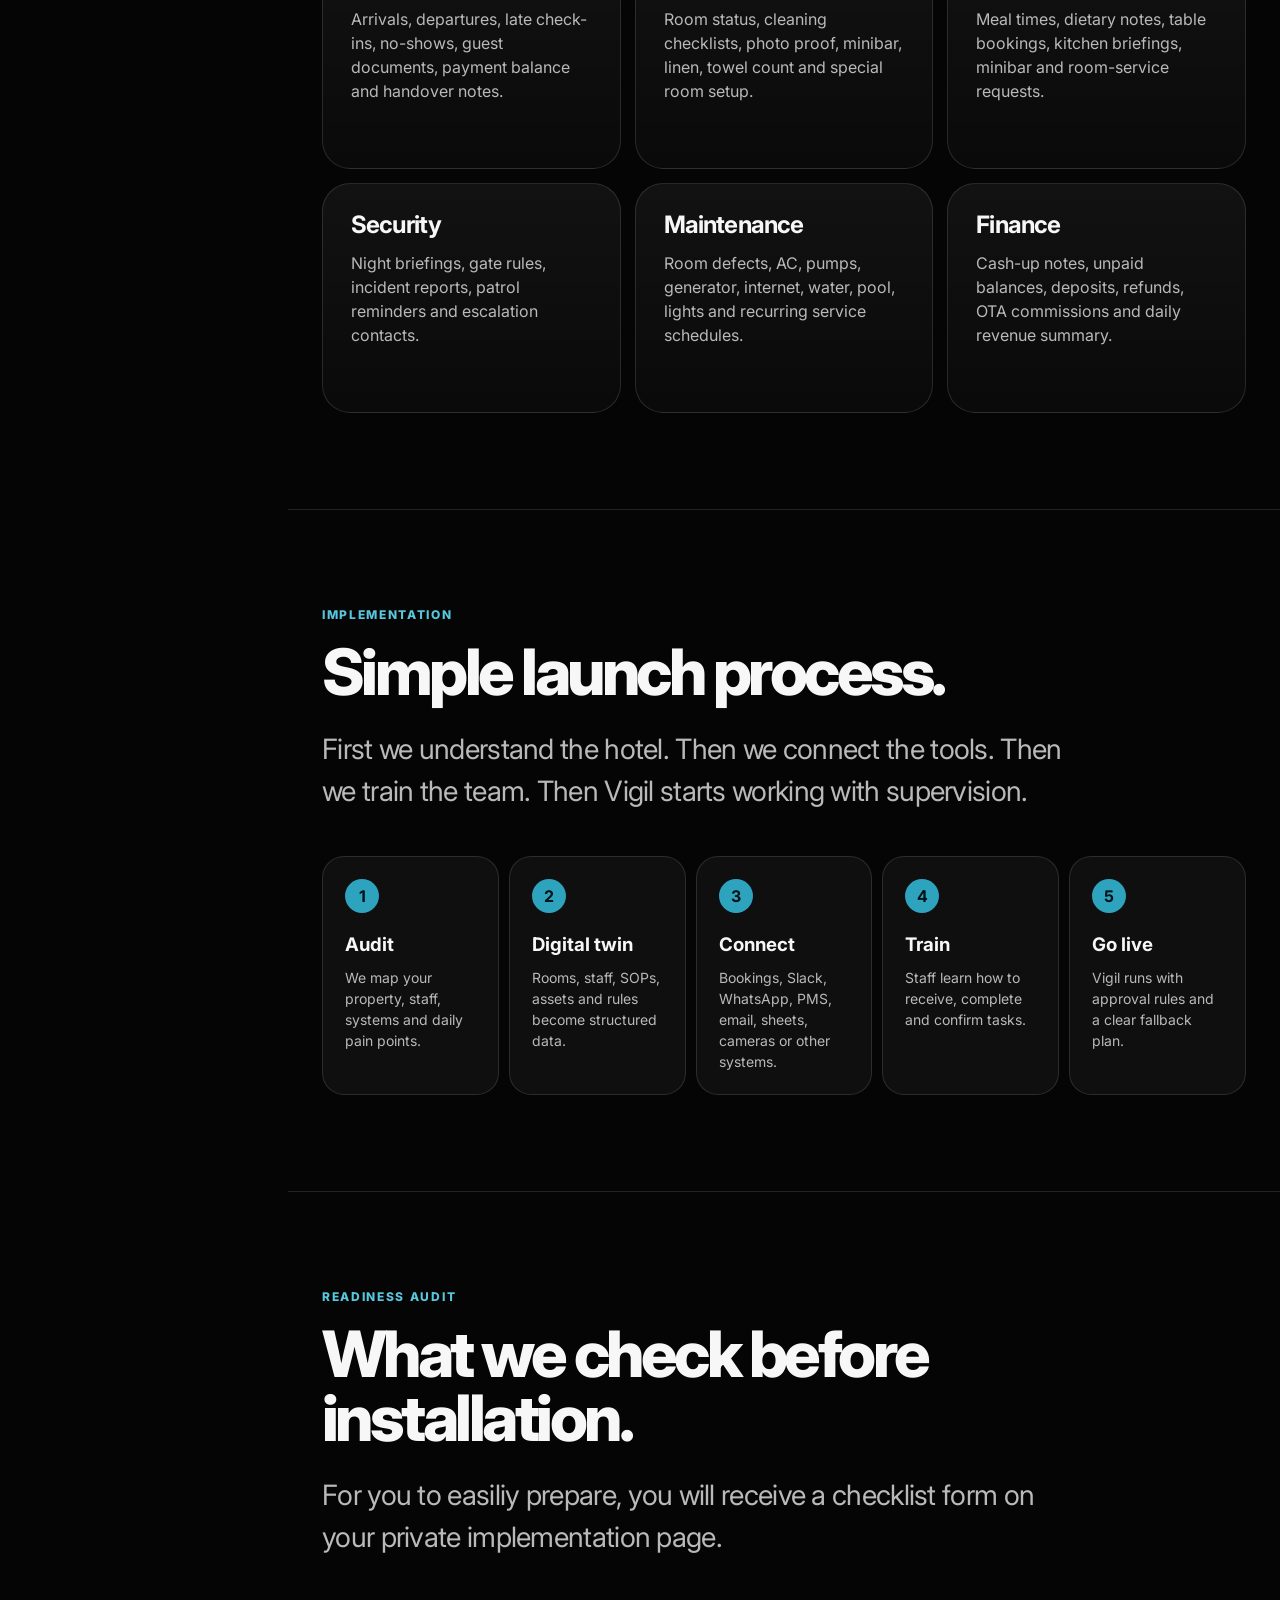
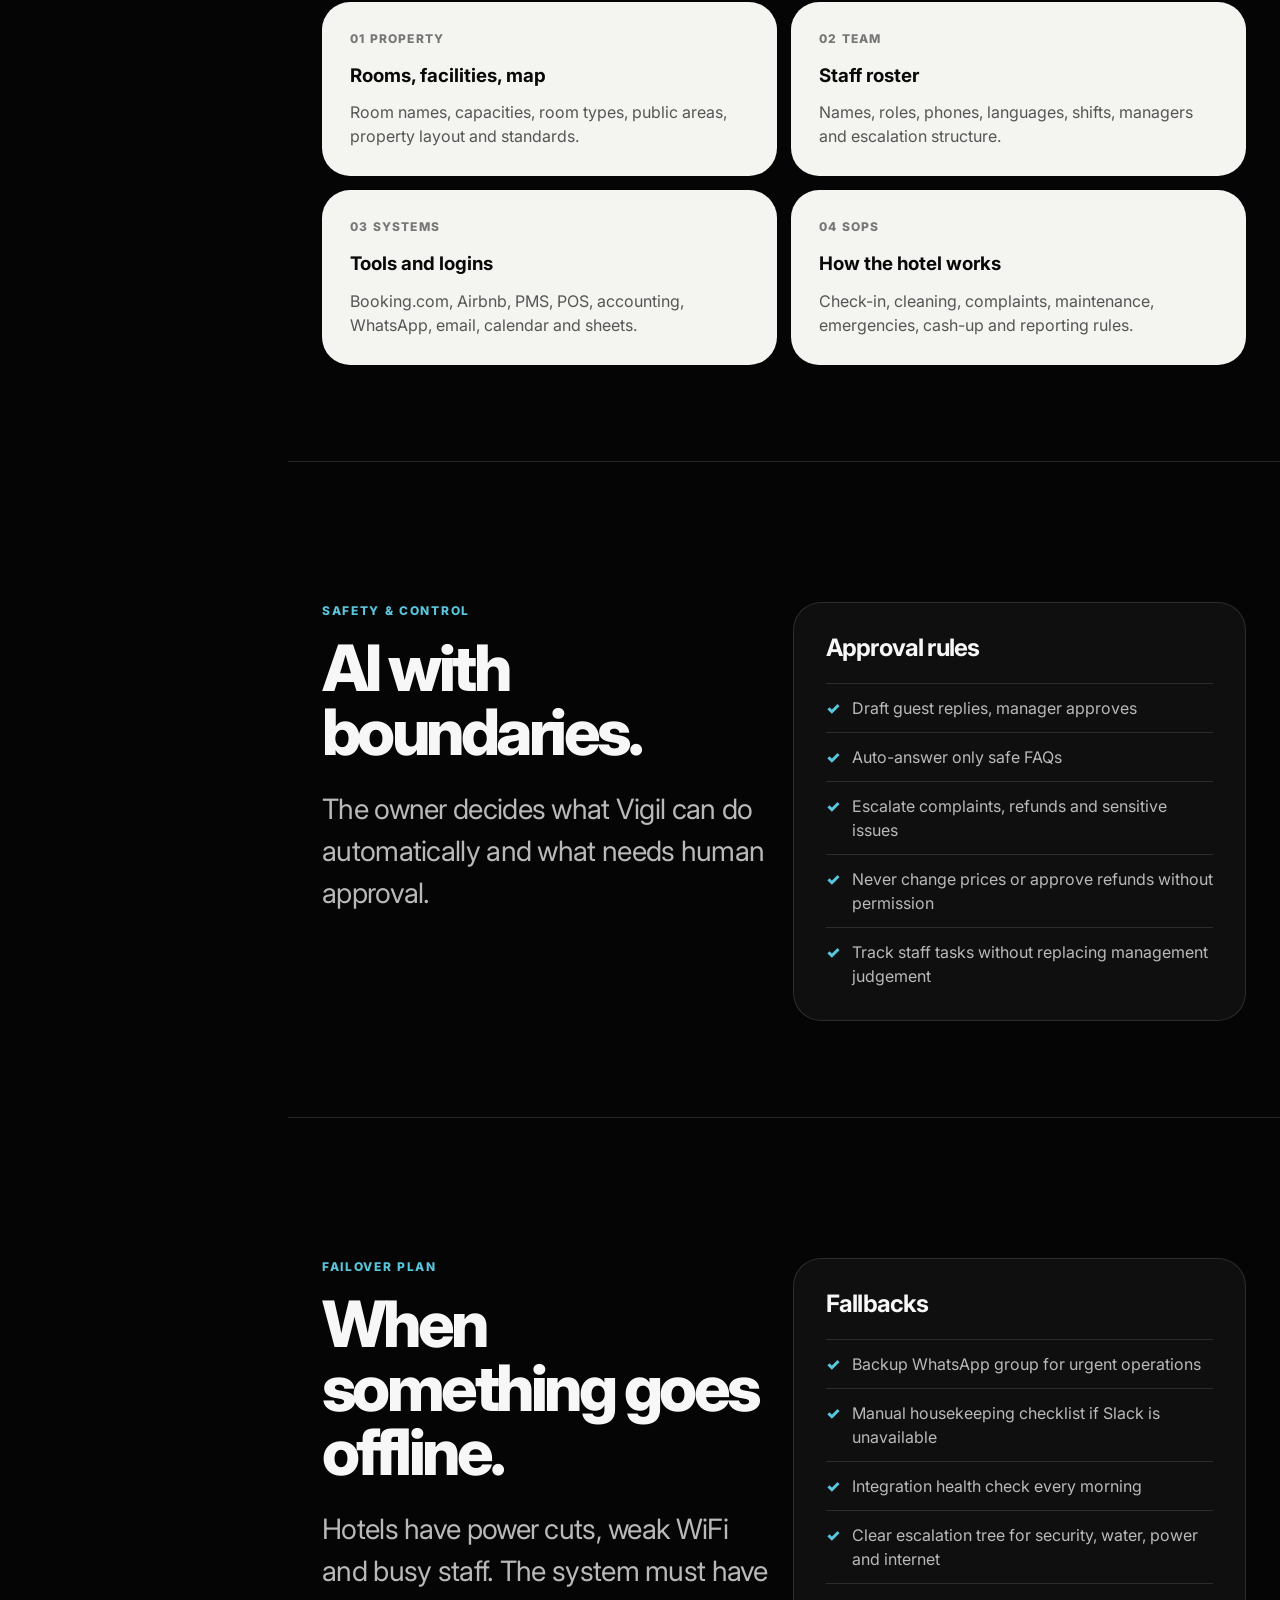
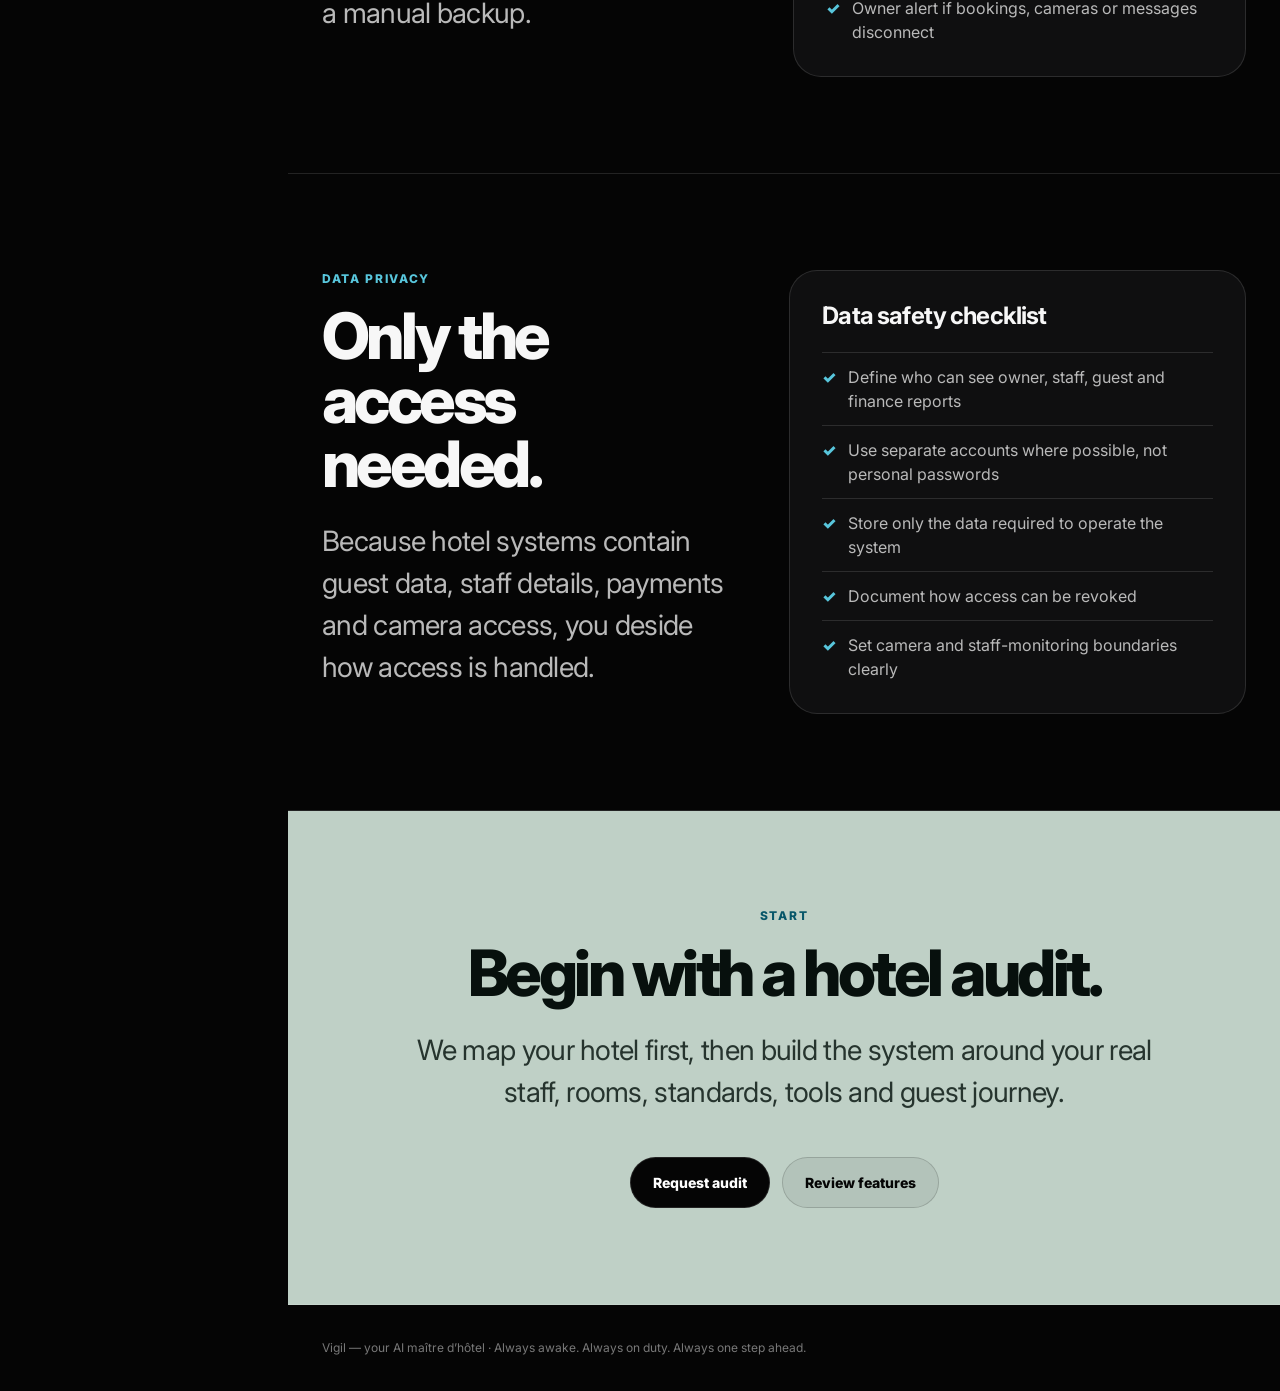
==== commit 131a45a1: "Update index.html" ====
--- a/index.html
+++ b/index.html
@@ -72,7 +72,7 @@
   <strong> </strong>
 
   <p>
-    • Designed for real hotel operations, not IT departments •
+    • Want to hire Vigil now? •
   </p>
 
   <a href="/implementation.html" class="btn-primary">
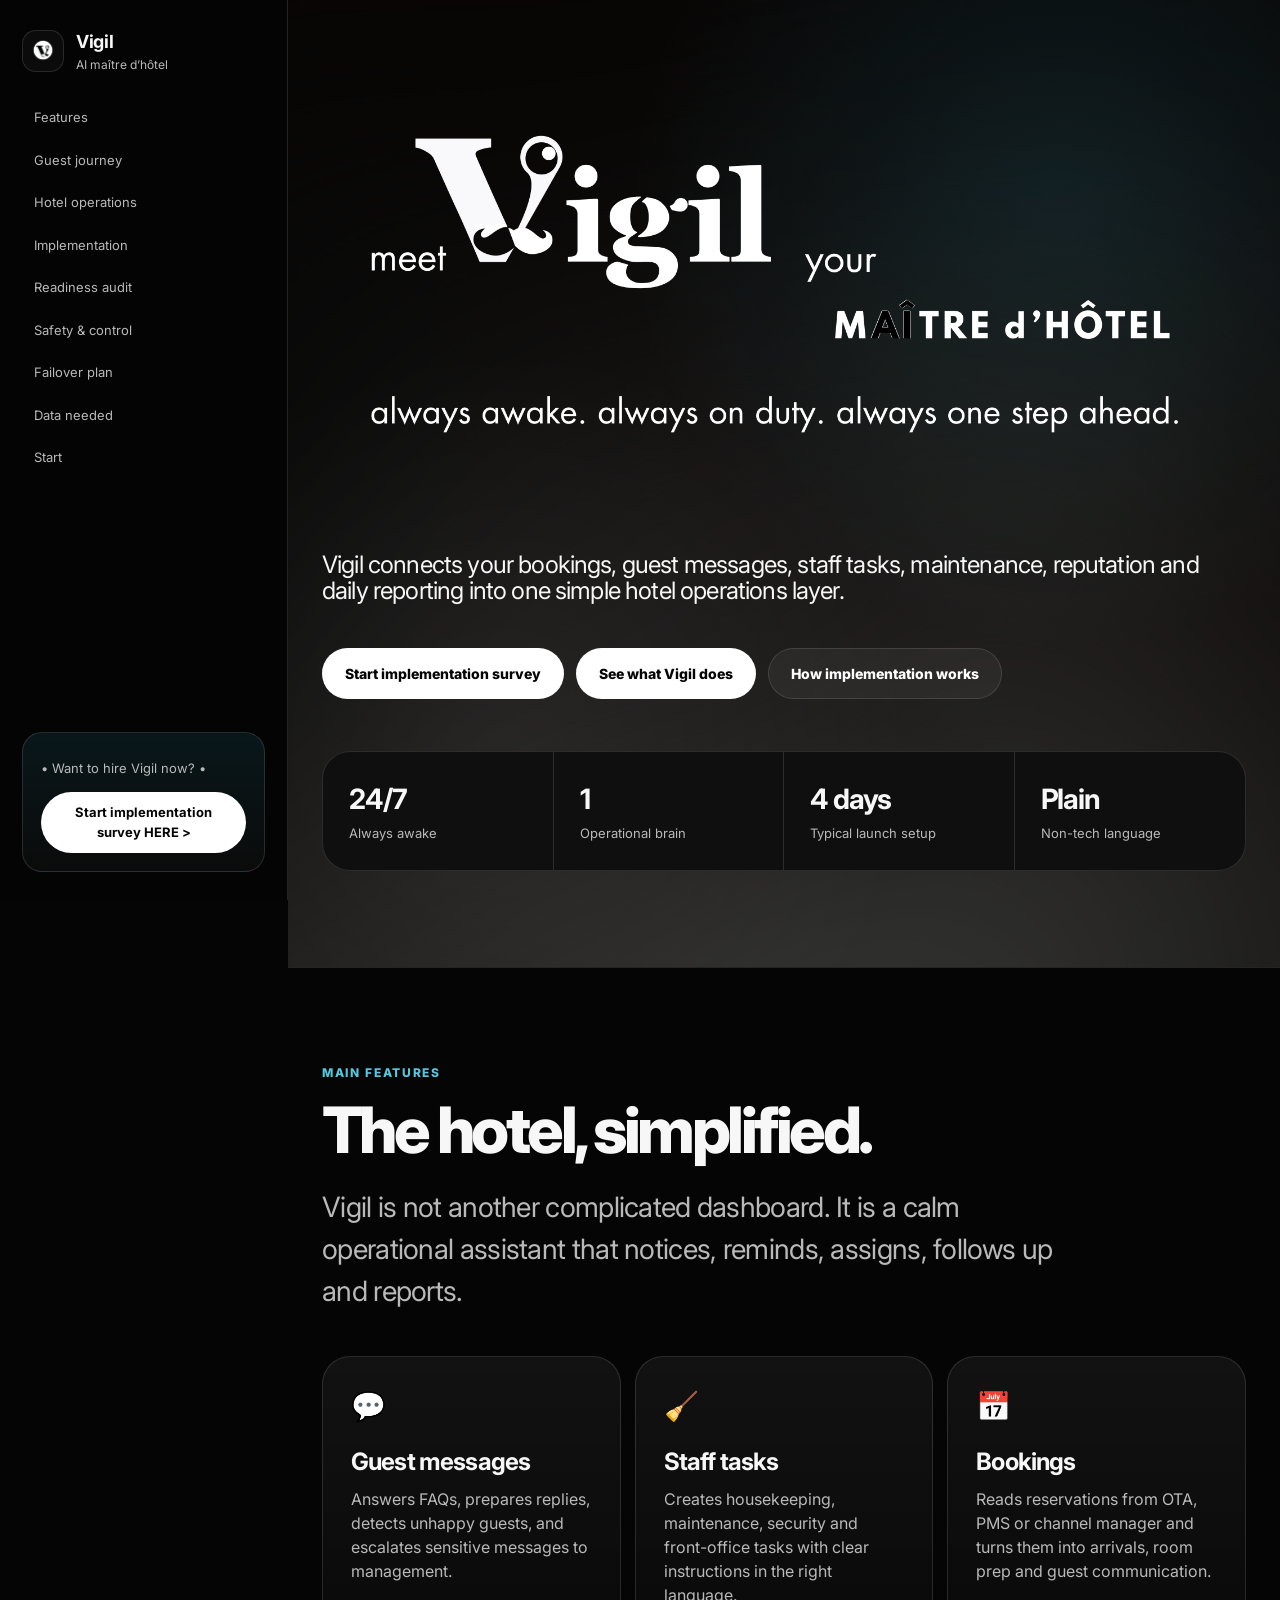
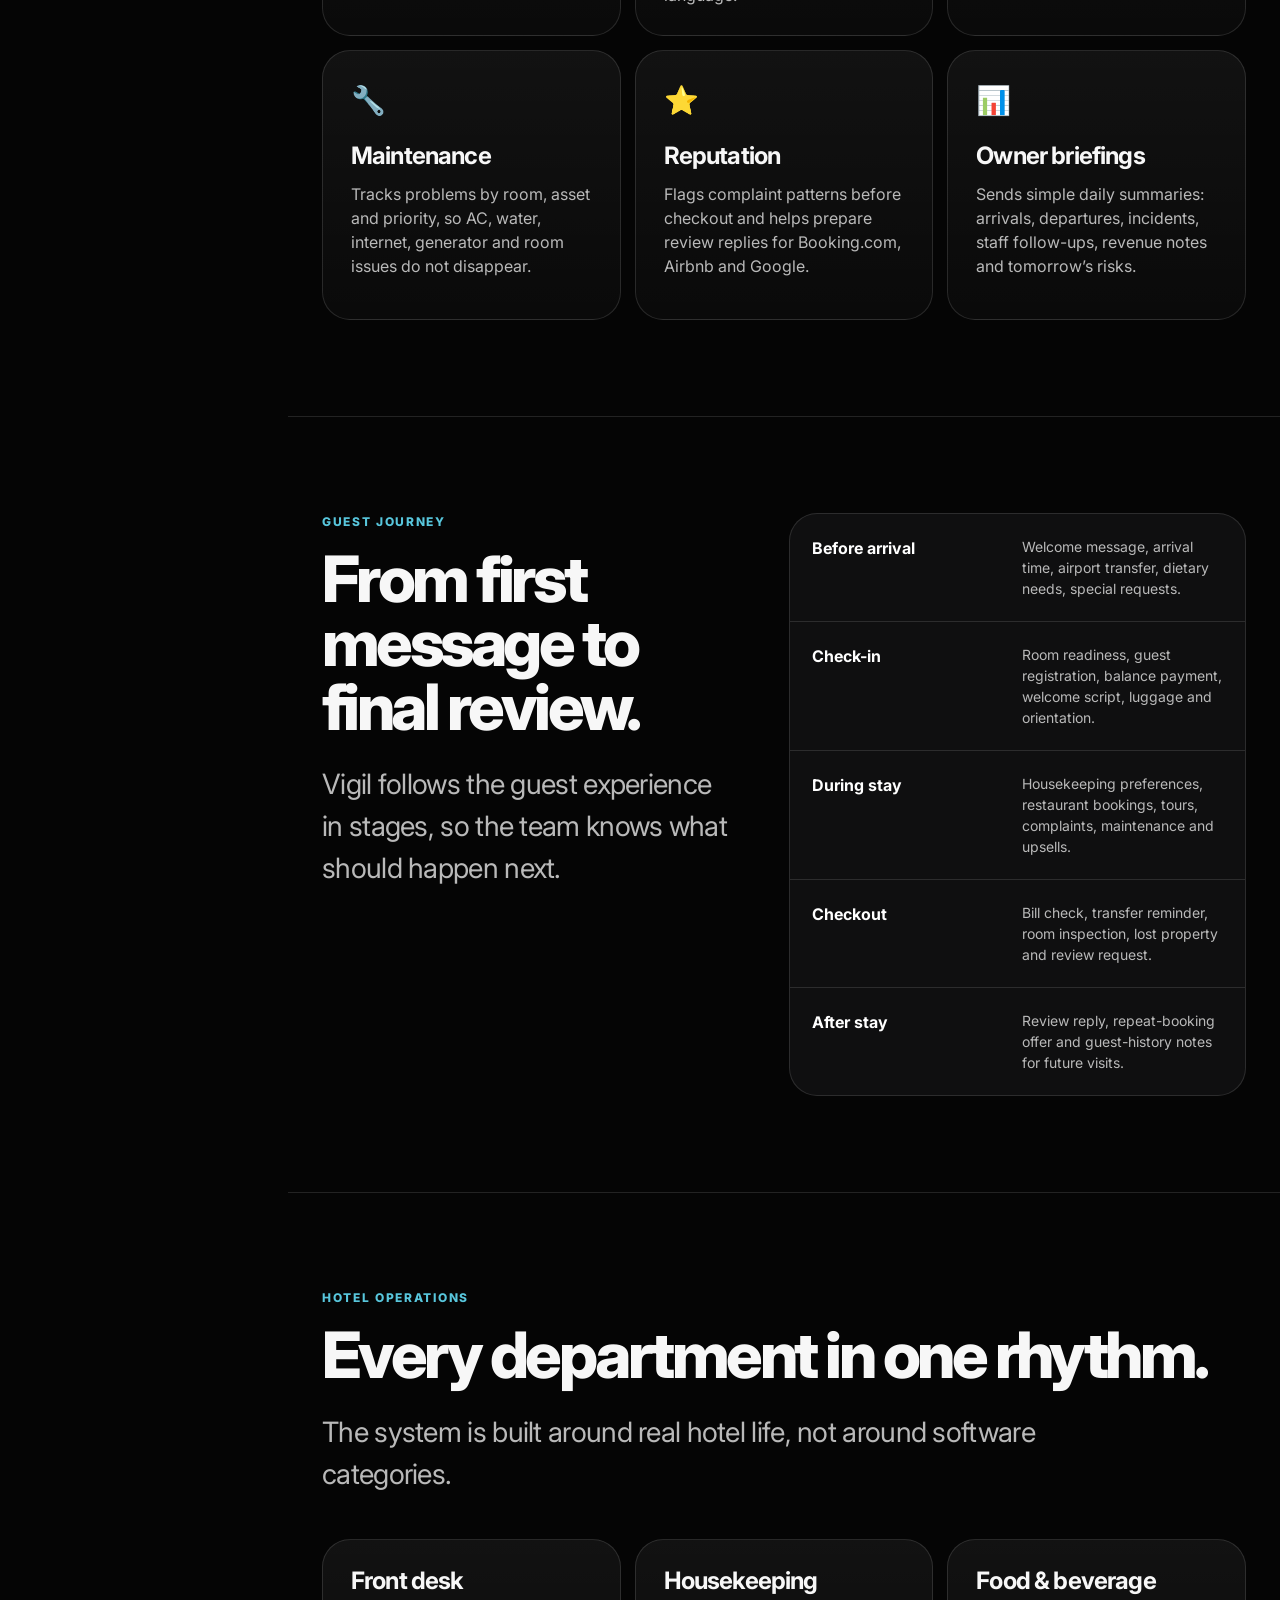
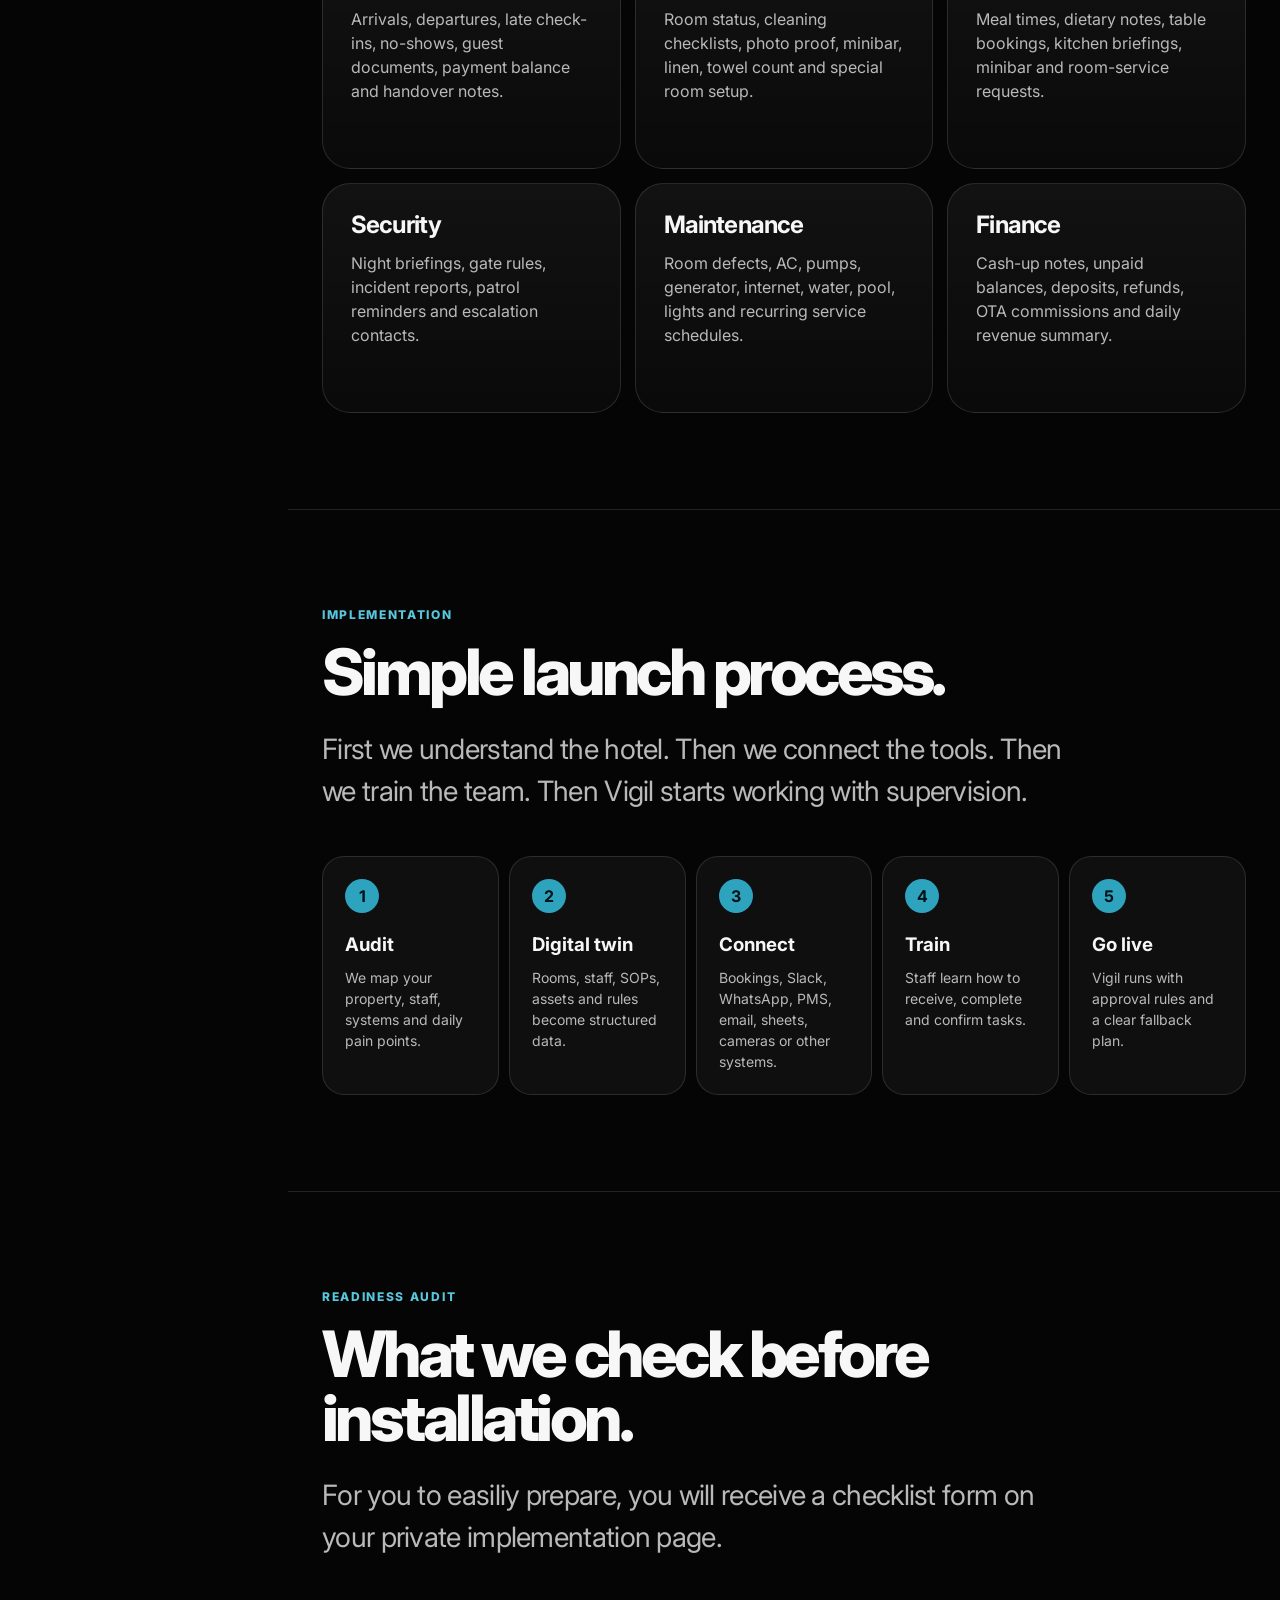
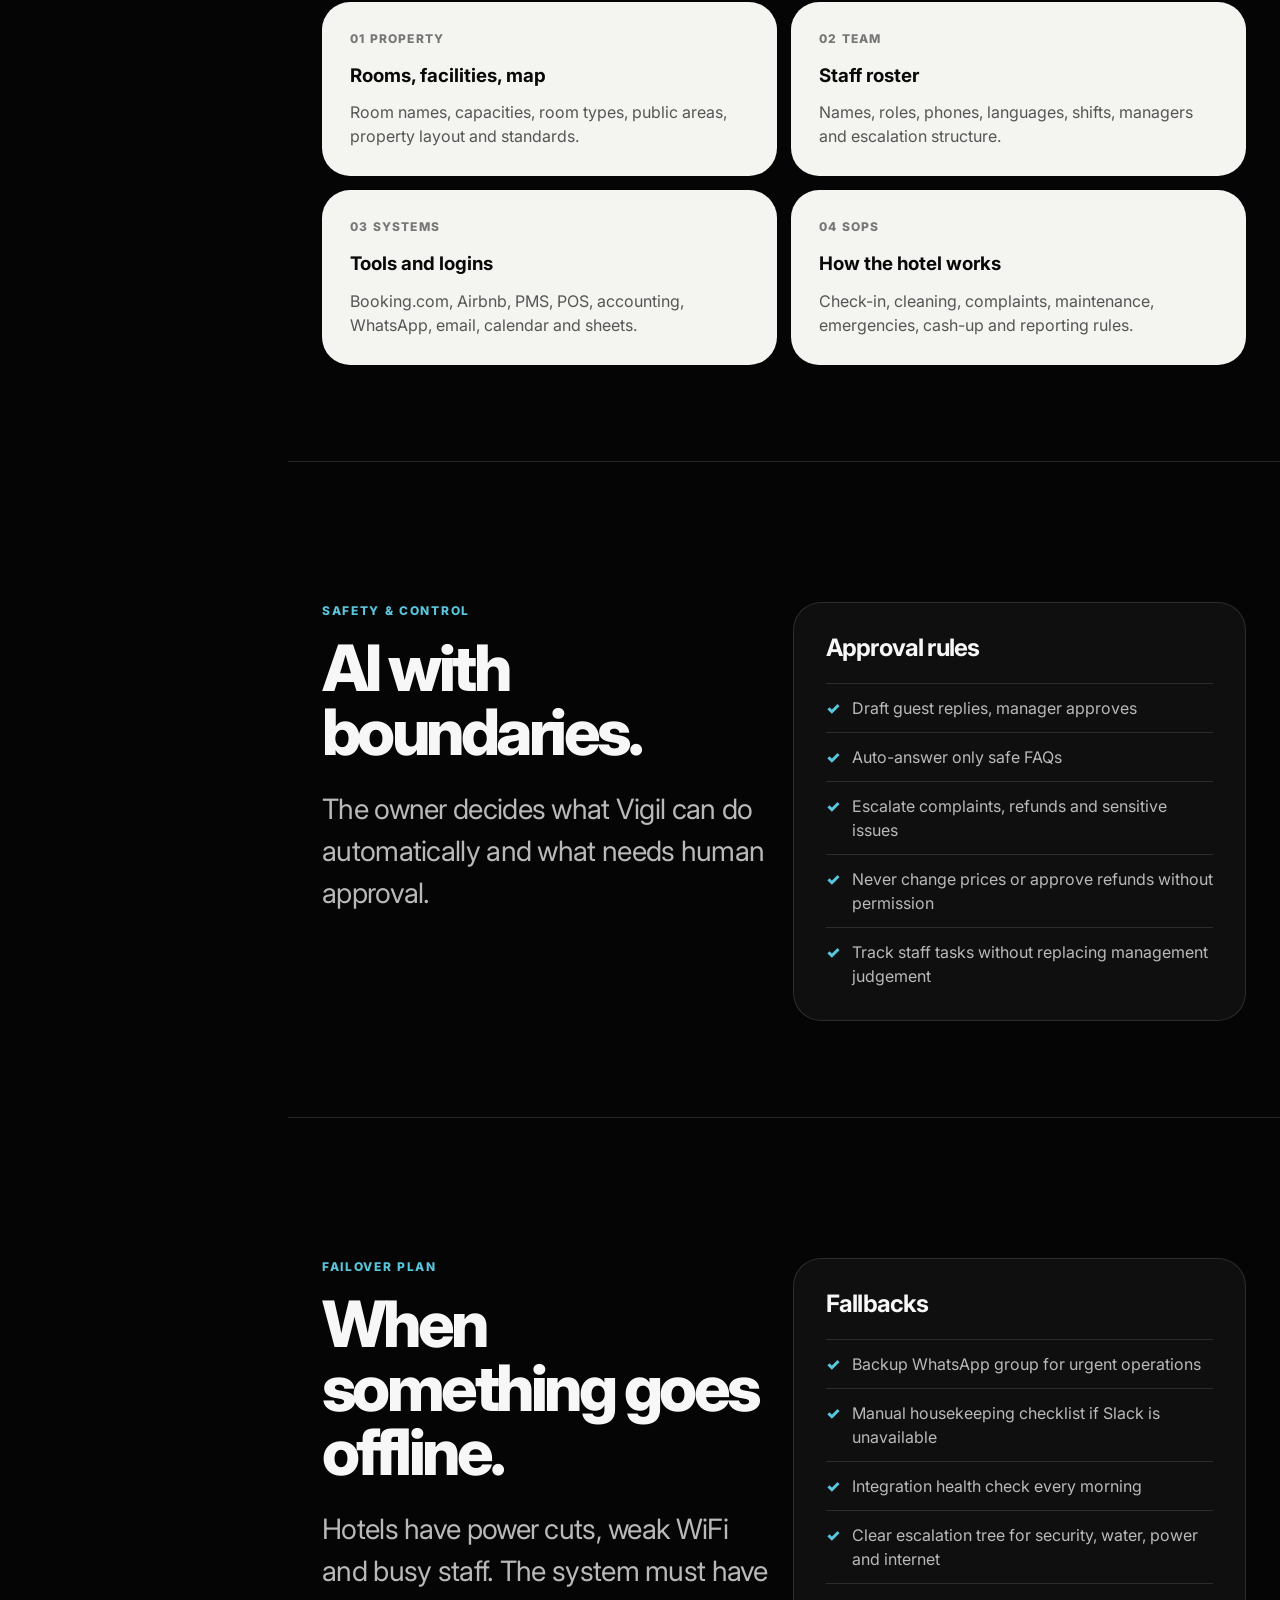
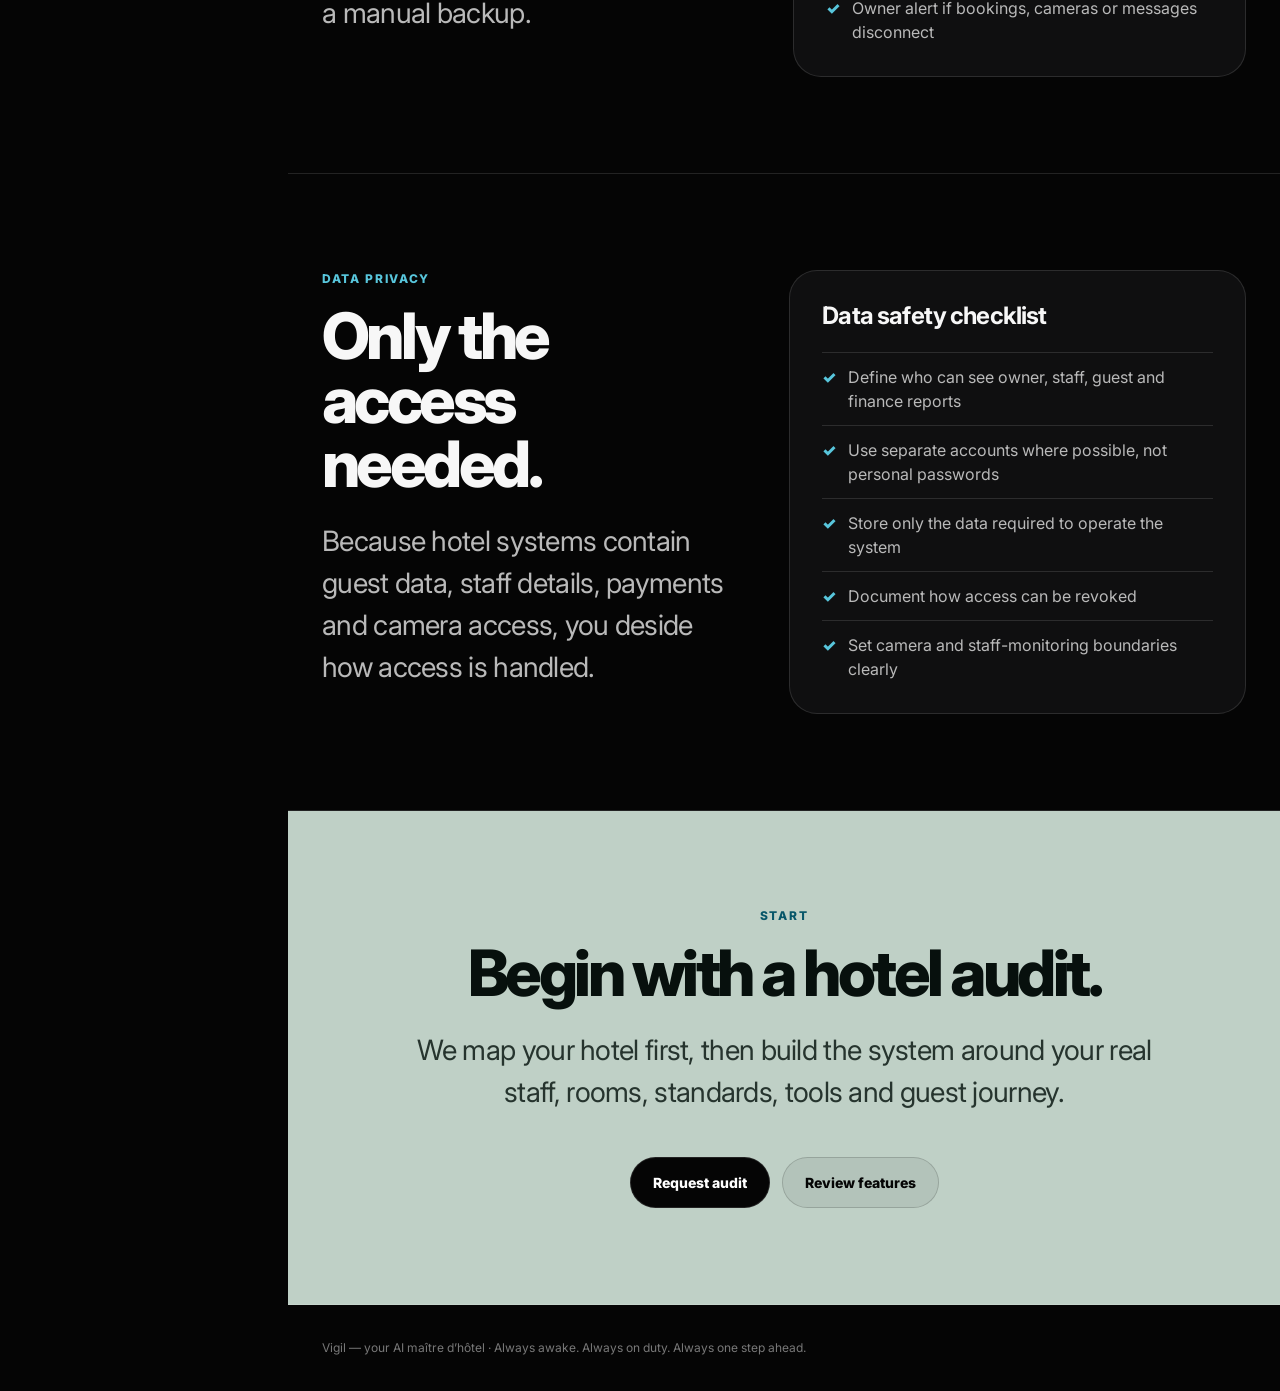
==== commit e4733c78: "Update index.html" ====
--- a/index.html
+++ b/index.html
@@ -42,7 +42,7 @@
 </style>
 </head>
 <body>
-<div class="mobile-top"><a class="brand-mini" href="#home" aria-label="Vigil home"><div class="small-logo"><img src="logo.png" alt="Vigil logo"></div><div><strong>Vigil</strong><span>AI maître d’hôtel</span></div></a><a class="btn secondary" href="#audit">Audit</a></div>
+<div class="mobile-top"><a class="brand-mini" href="#home" aria-label="Vigil home"><div class="small-logo"><img src="logo.png" alt="Vigil logo"></div><div><strong>Vigil</strong><span>AI maître d’hôtel</span></div></a><a class="btn secondary" href="/implementation.html">Audit</a></div>
 <div class="page">
 <aside class="sidebar">
 
@@ -94,7 +94,19 @@
     <p class="tagline">always awake. always on duty. always one step ahead.</p>
     -->
     <p class="h3">Vigil connects your bookings, guest messages, staff tasks, maintenance, reputation and daily reporting into one simple hotel operations layer.</p>
-    <div class="hero-actions"><a class="btn primary" href="#features">See what Vigil does</a><a class="btn secondary" href="#implementation">How implementation works</a></div>
+    <div class="hero-actions">
+  <a class="btn primary" href="/implementation.html">
+    Start implementation survey
+  </a>
+
+  <a class="btn primary" href="#features">
+    See what Vigil does
+  </a>
+
+  <a class="btn secondary" href="#implementation">
+    How implementation works
+  </a>
+</div>
     <div class="strip"><div><strong>24/7</strong><span>Always awake</span></div><div><strong>1</strong><span>Operational brain</span></div><div><strong>4 days</strong><span>Typical launch setup</span></div><div><strong>Plain</strong><span>Non-tech language</span></div></div>
   </div>
 </section>
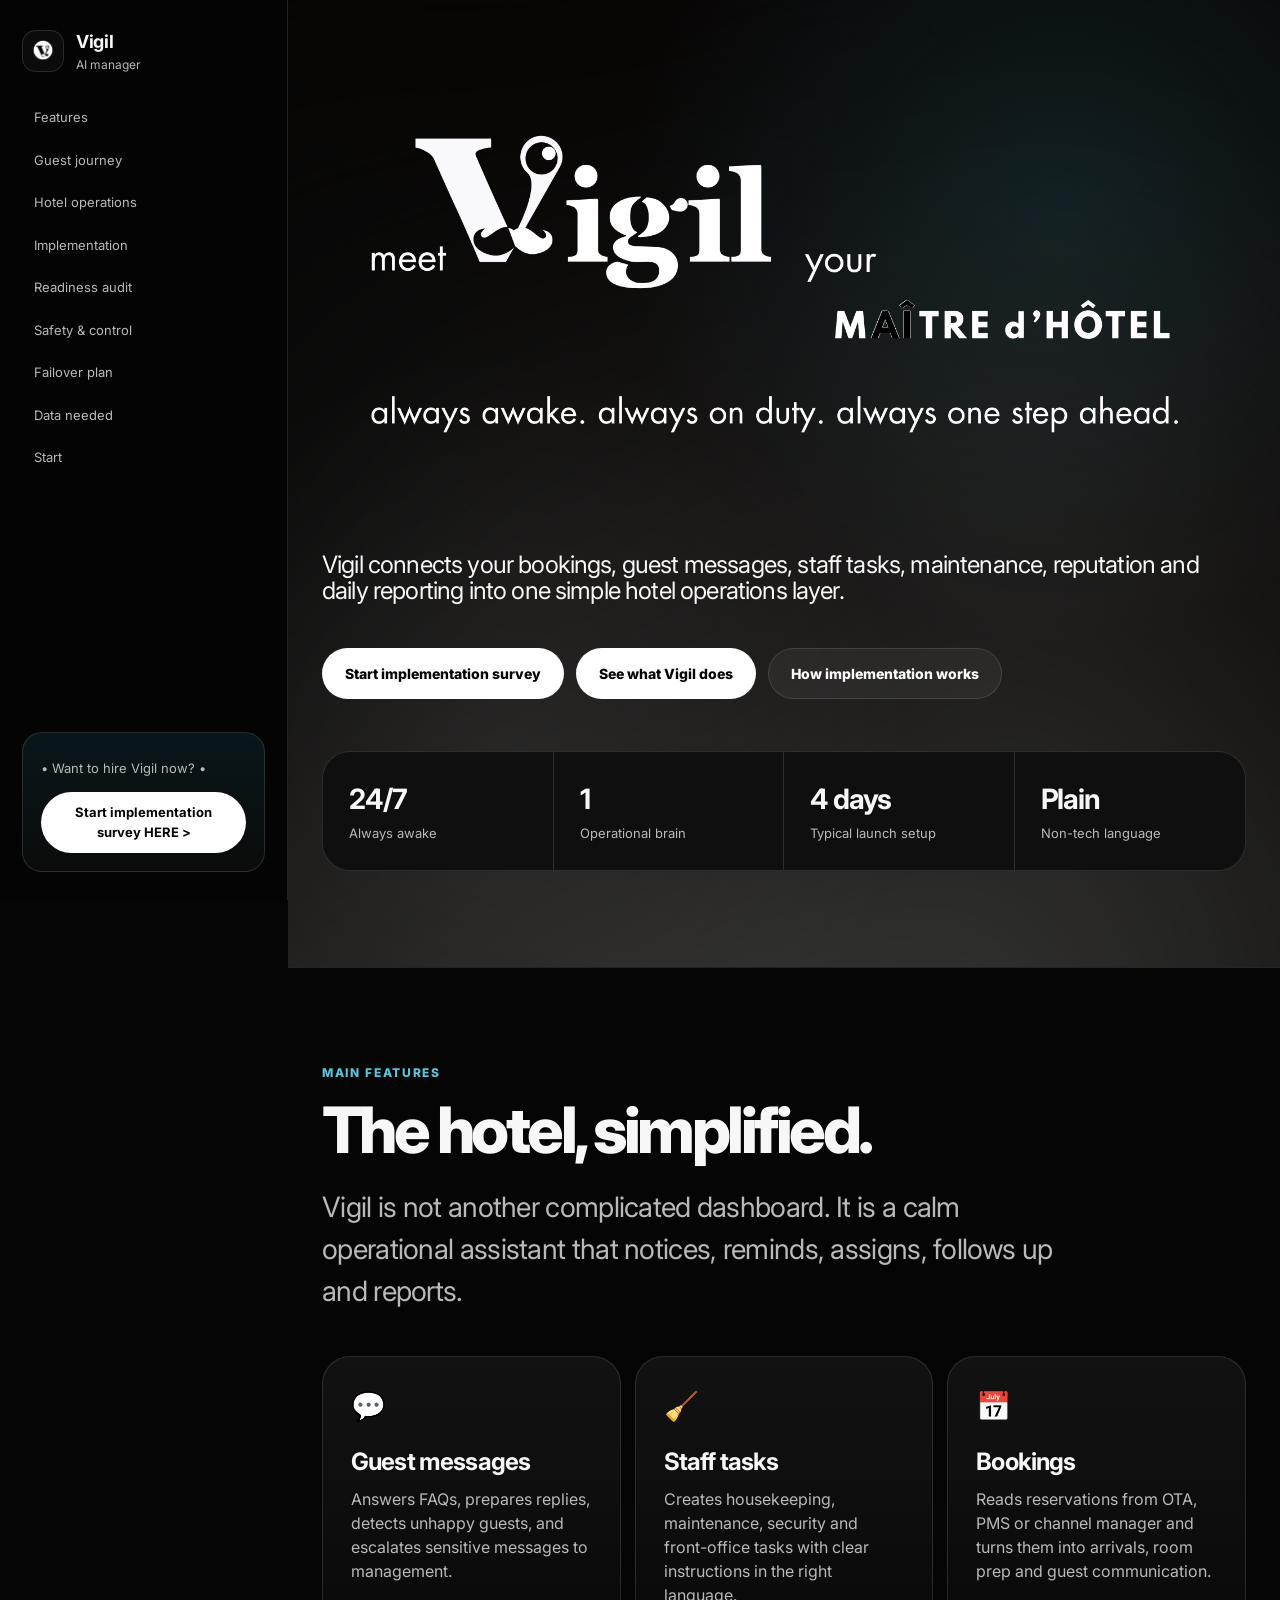
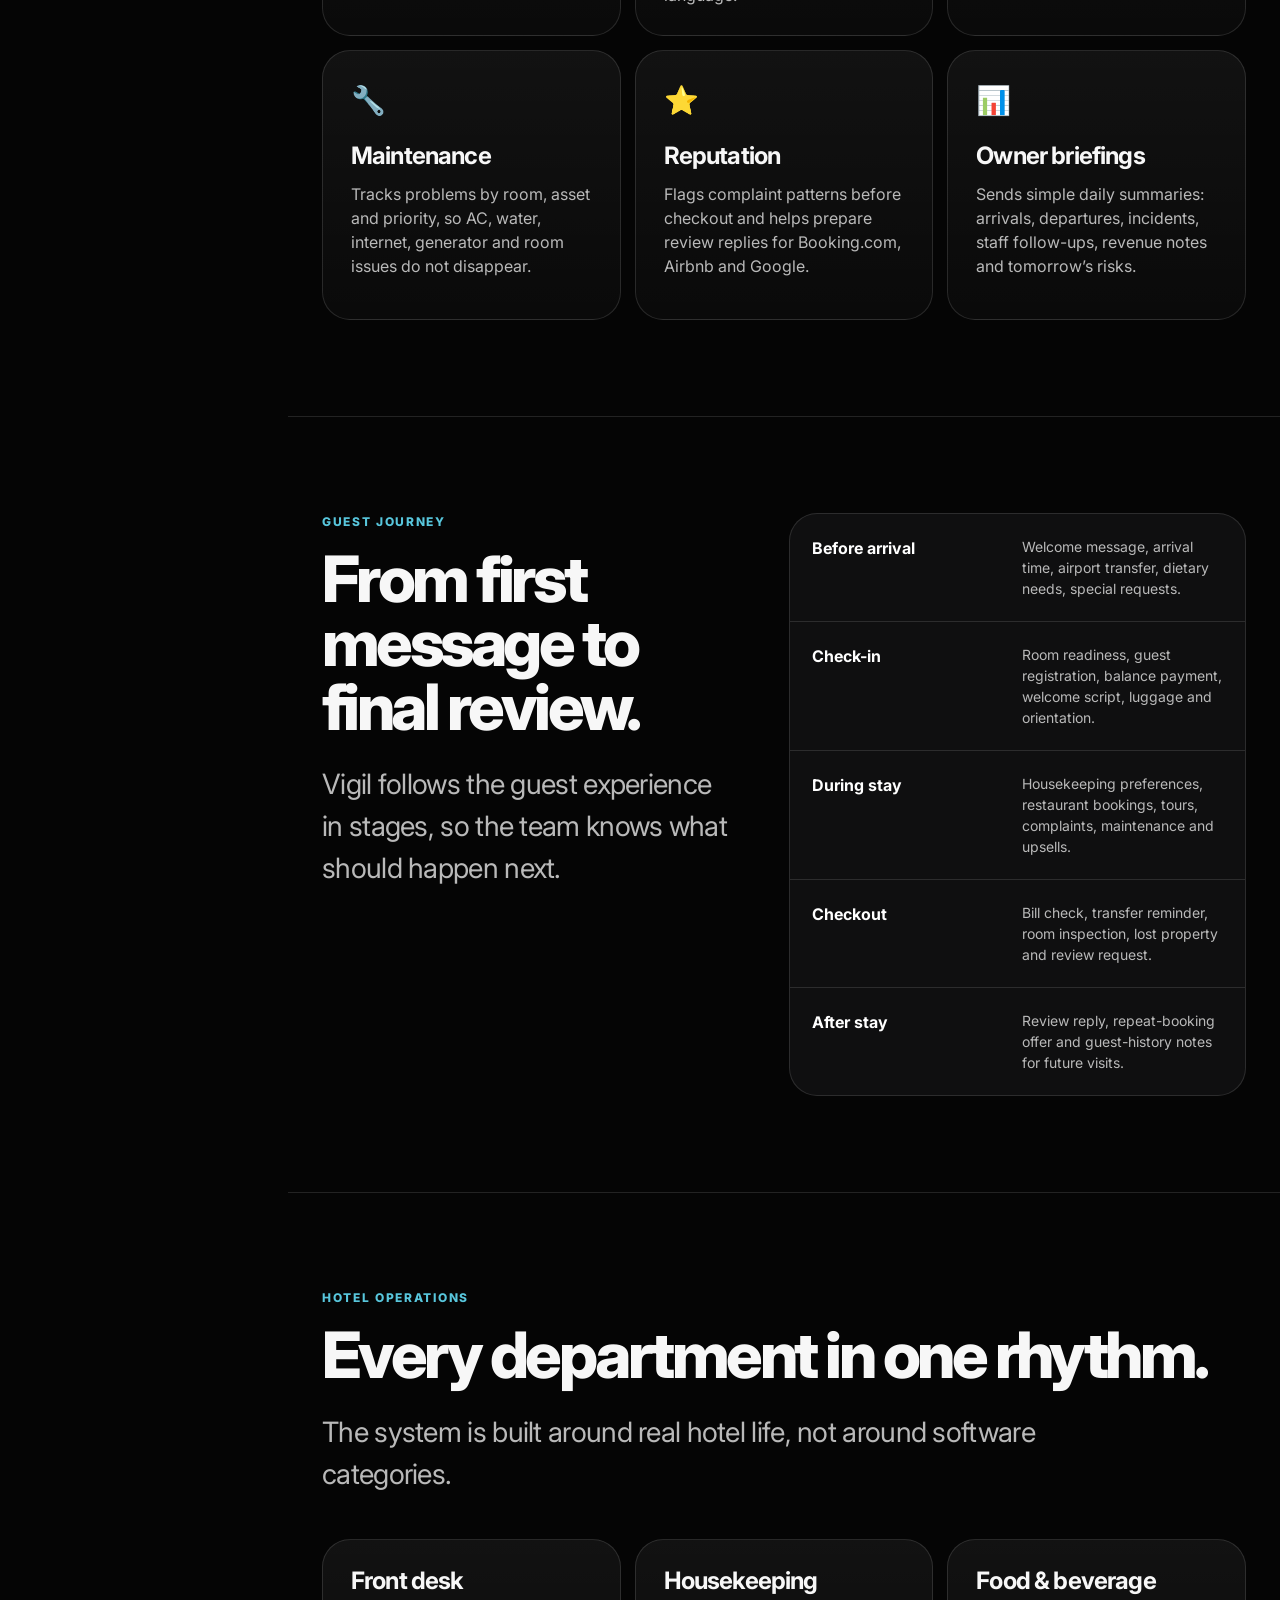
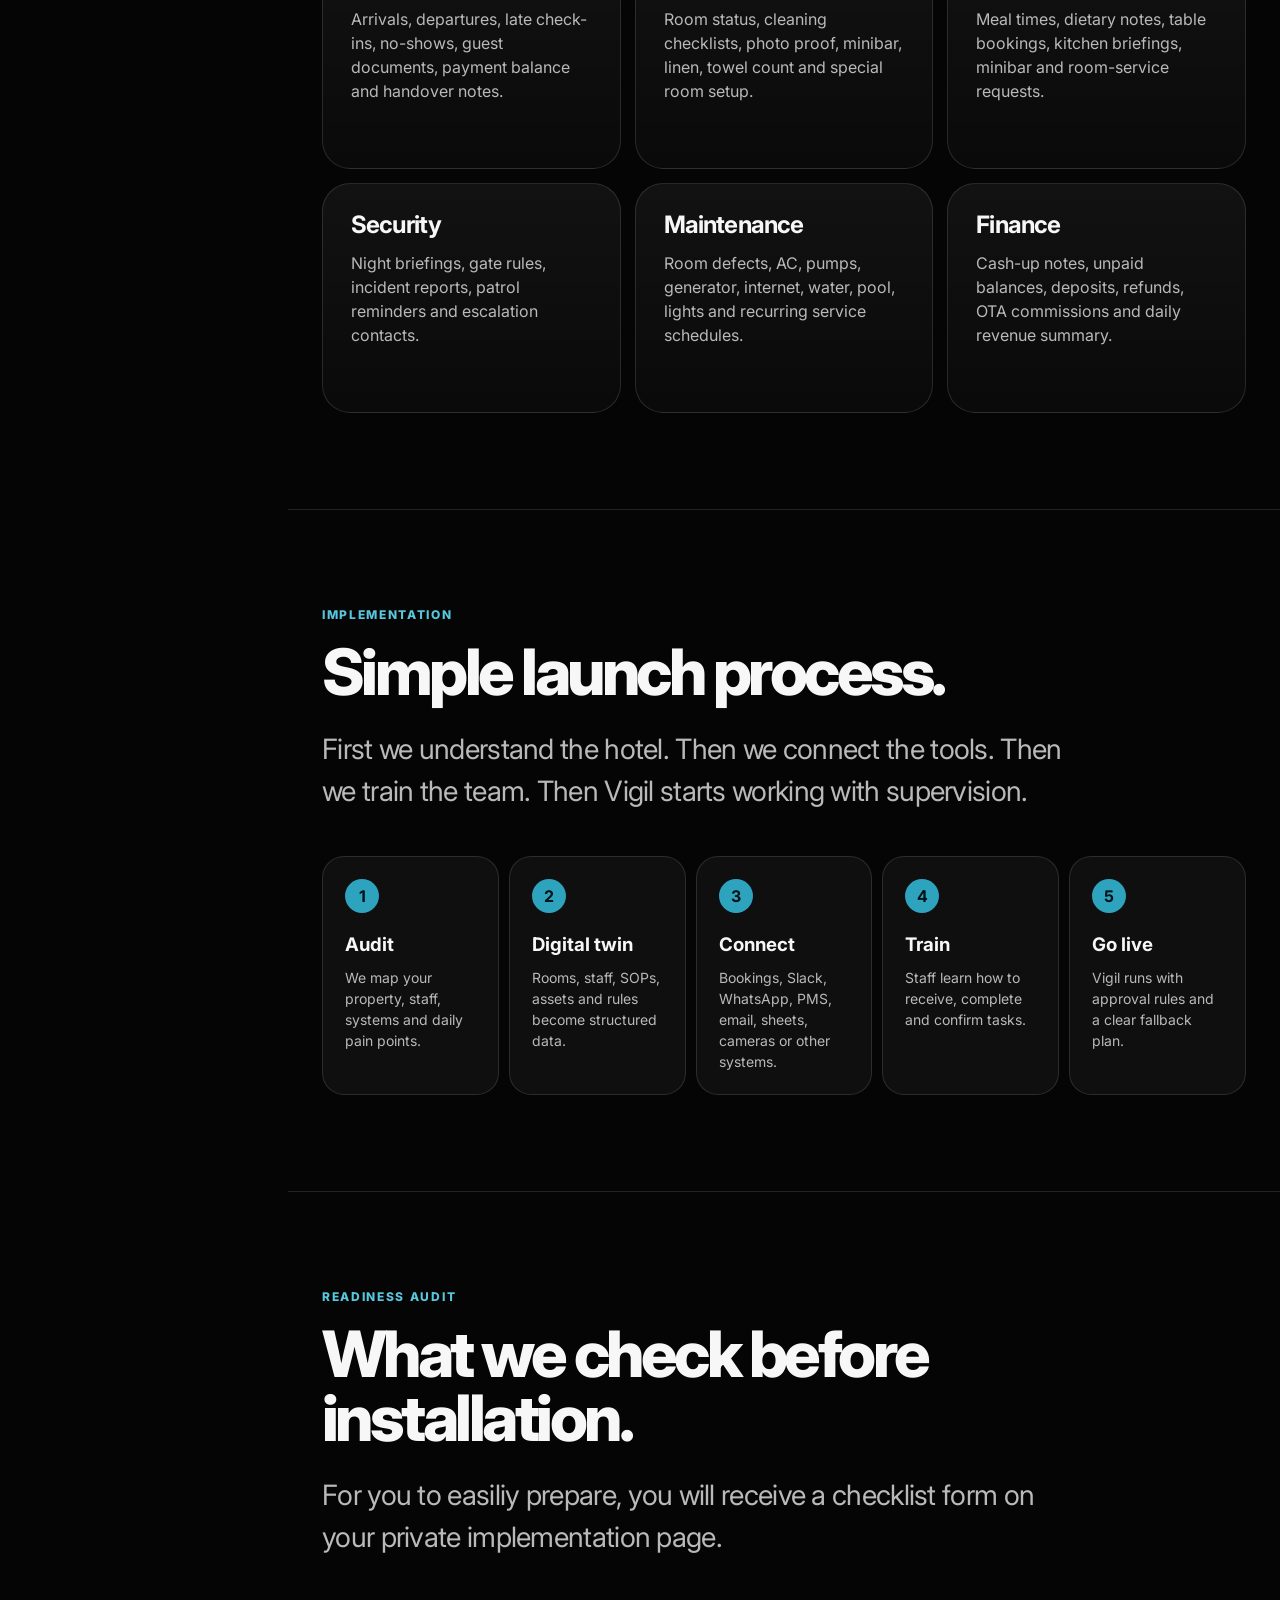
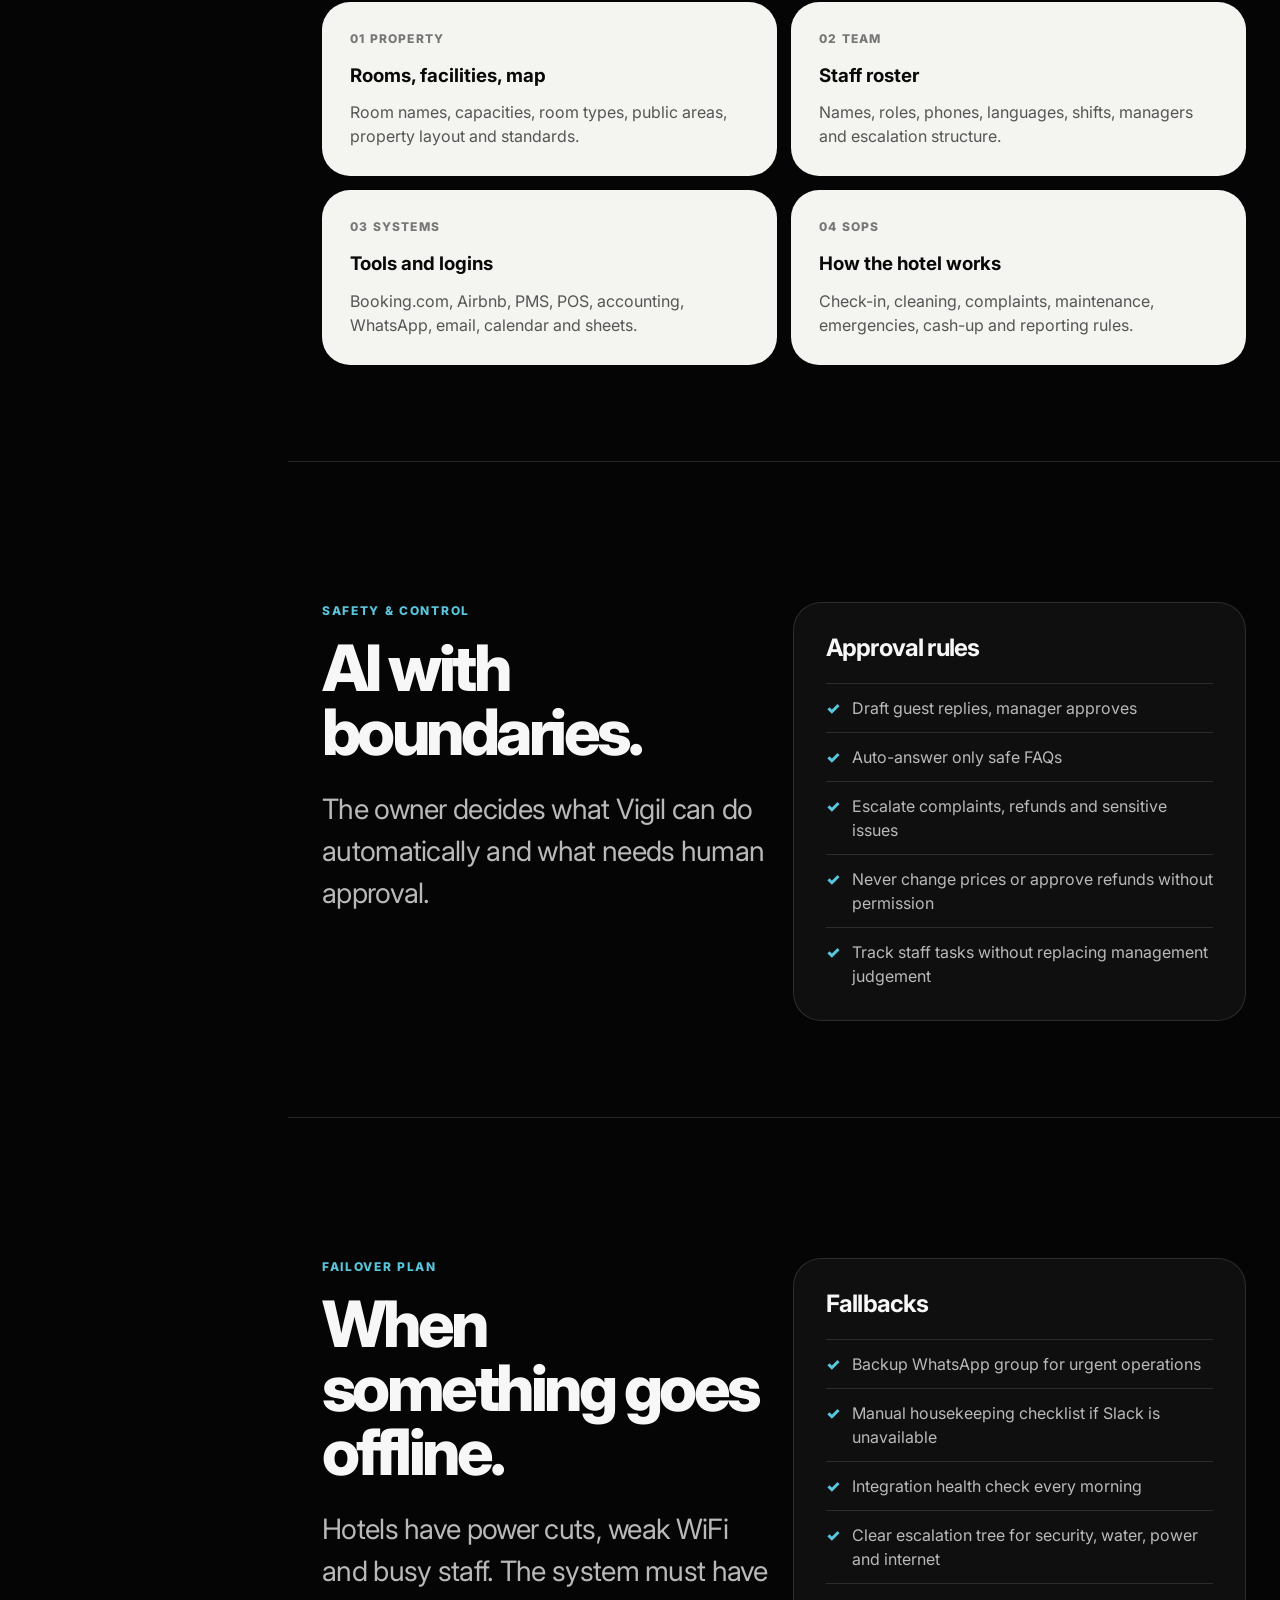
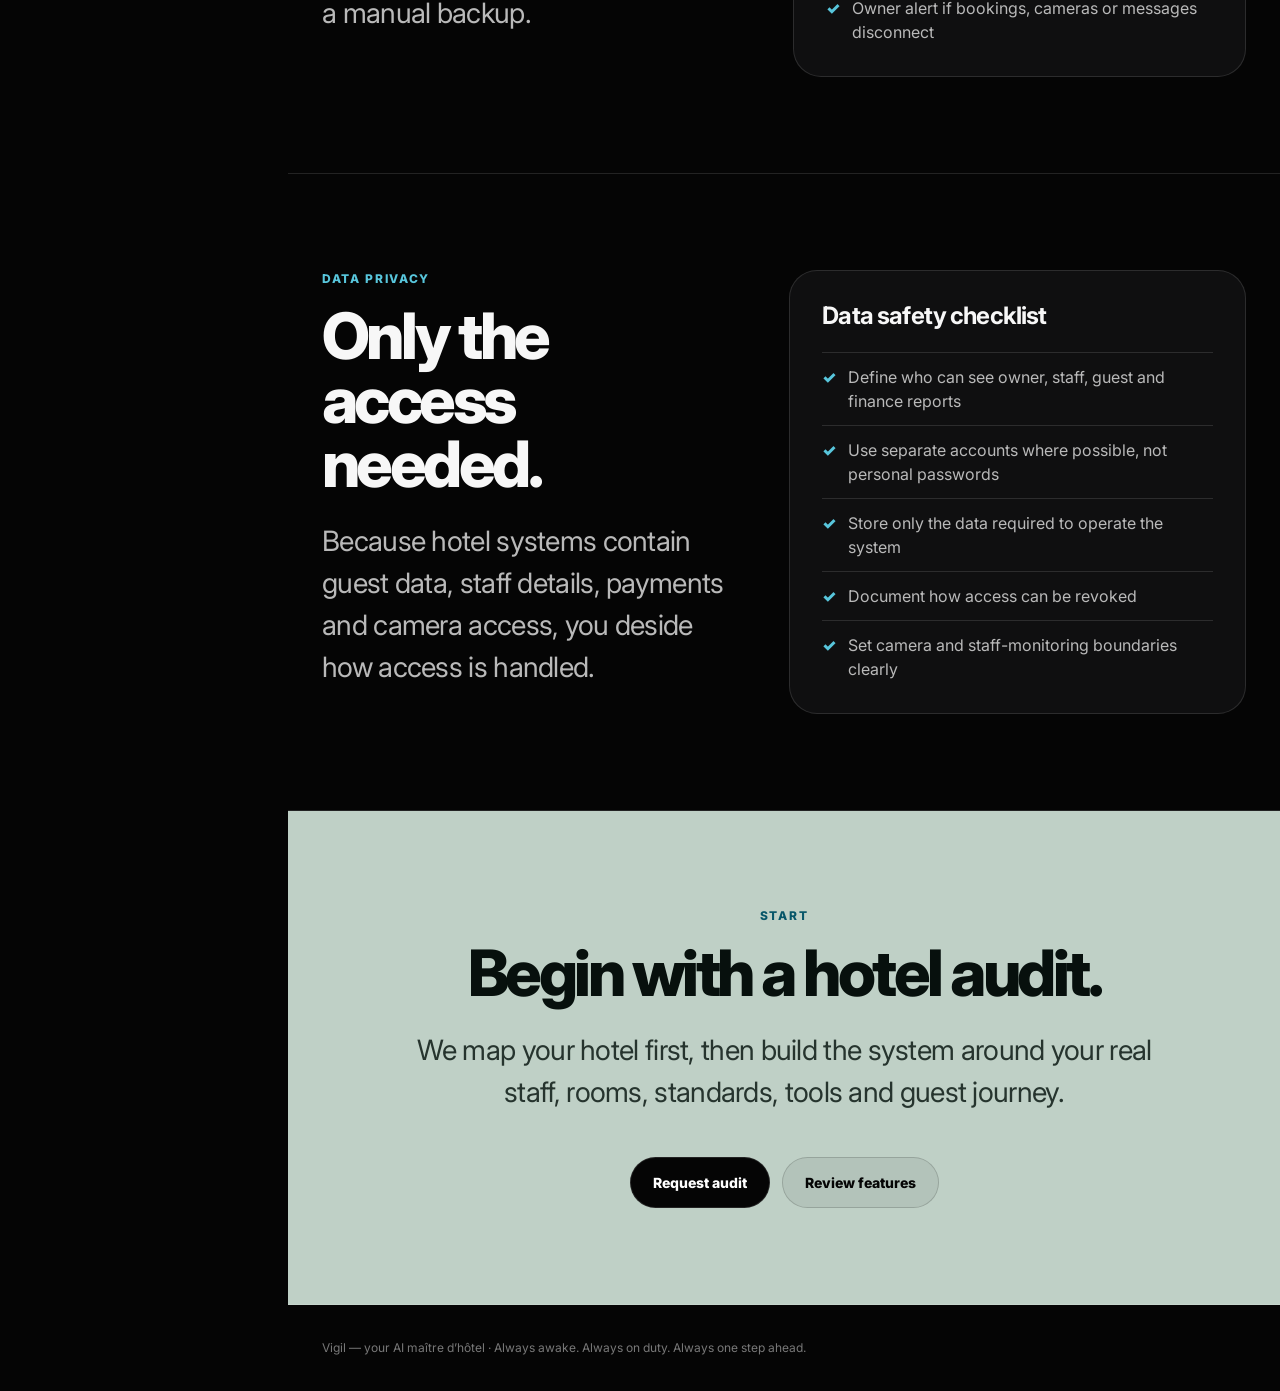
==== commit c54f8faa: "Update index.html" ====
--- a/index.html
+++ b/index.html
@@ -42,7 +42,7 @@
 </style>
 </head>
 <body>
-<div class="mobile-top"><a class="brand-mini" href="#home" aria-label="Vigil home"><div class="small-logo"><img src="logo.png" alt="Vigil logo"></div><div><strong>Vigil</strong><span>AI maître d’hôtel</span></div></a><a class="btn secondary" href="/implementation.html">Audit</a></div>
+<div class="mobile-top"><a class="brand-mini" href="#home" aria-label="Vigil home"><div class="small-logo"><img src="logo.png" alt="Vigil logo"></div><div><strong>Vigil</strong><span>AI manager</span></div></a><a class="btn secondary" href="/implementation.html">Audit</a></div>
 <div class="page">
 <aside class="sidebar">
 
@@ -52,7 +52,7 @@
     </div>
     <div>
       <strong>Vigil</strong>
-      <span>AI maître d’hôtel</span>
+      <span>AI manager</span>
     </div>
   </a>
 
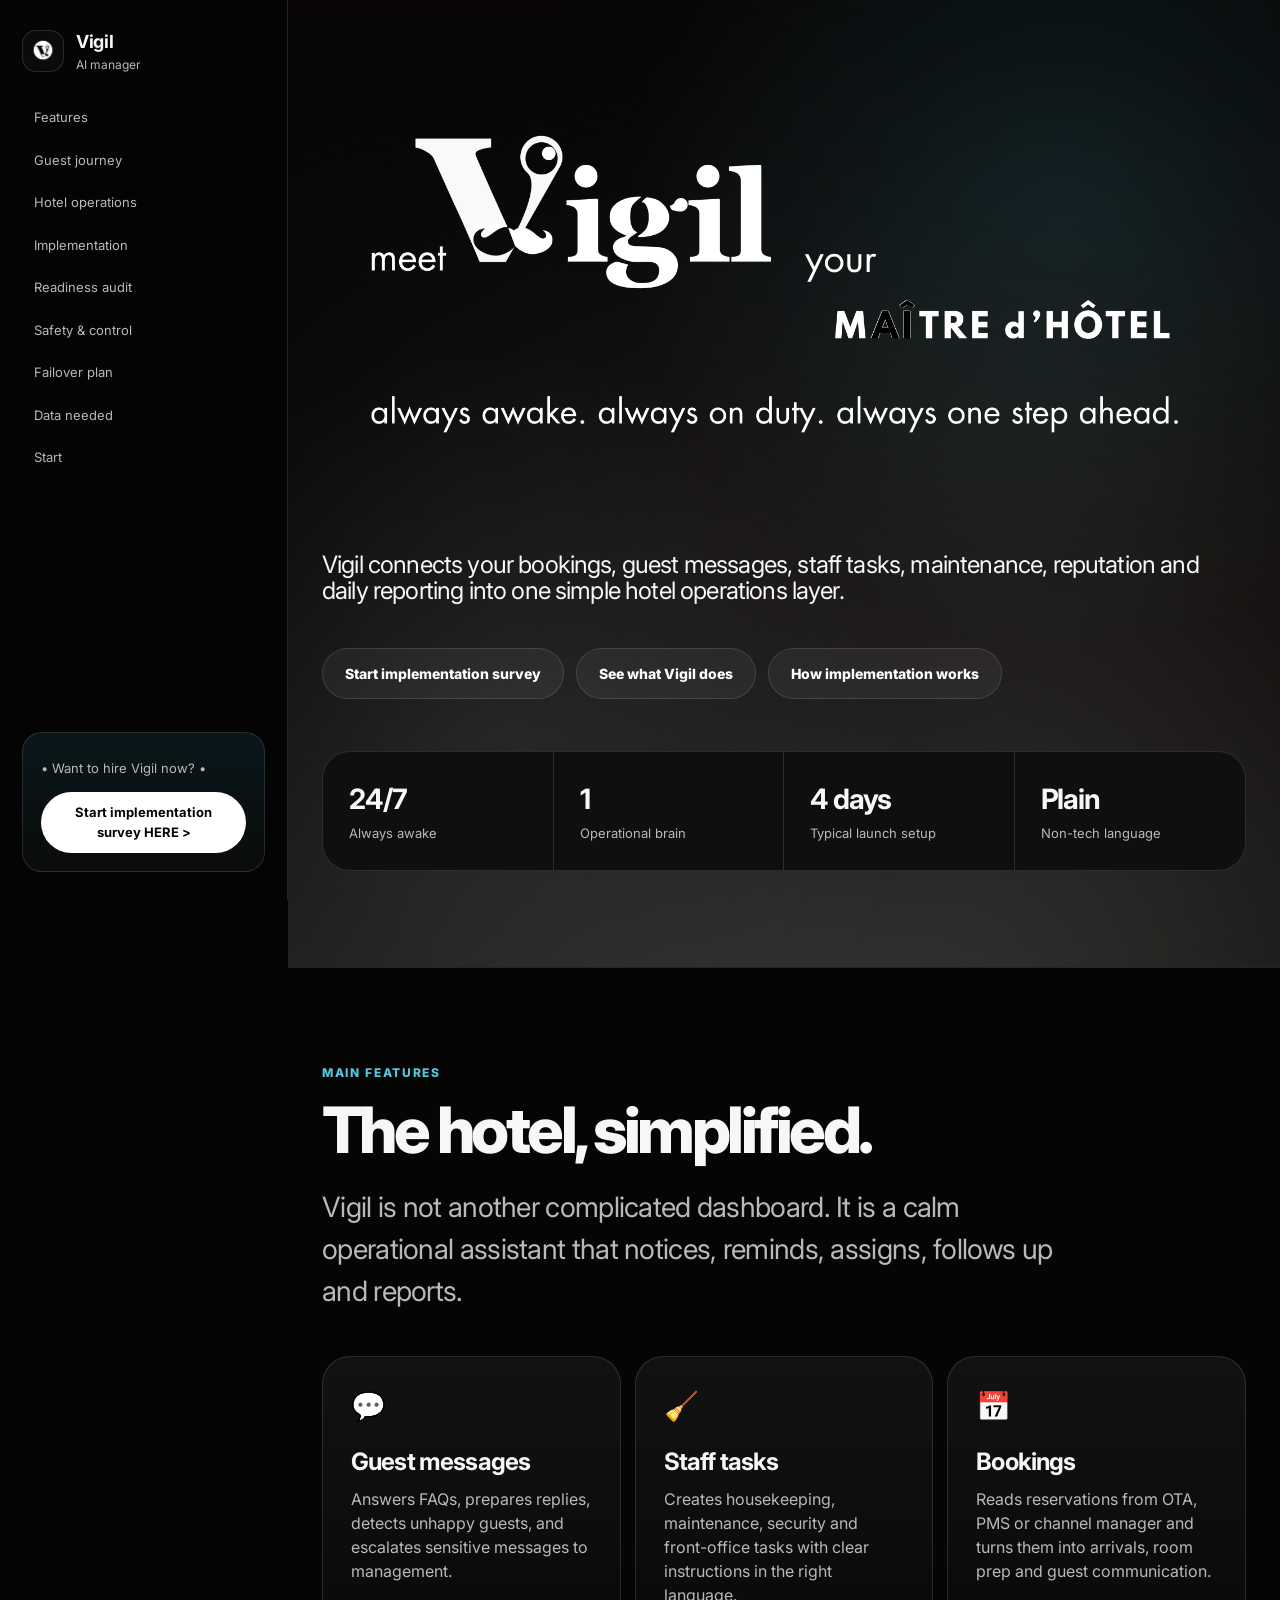
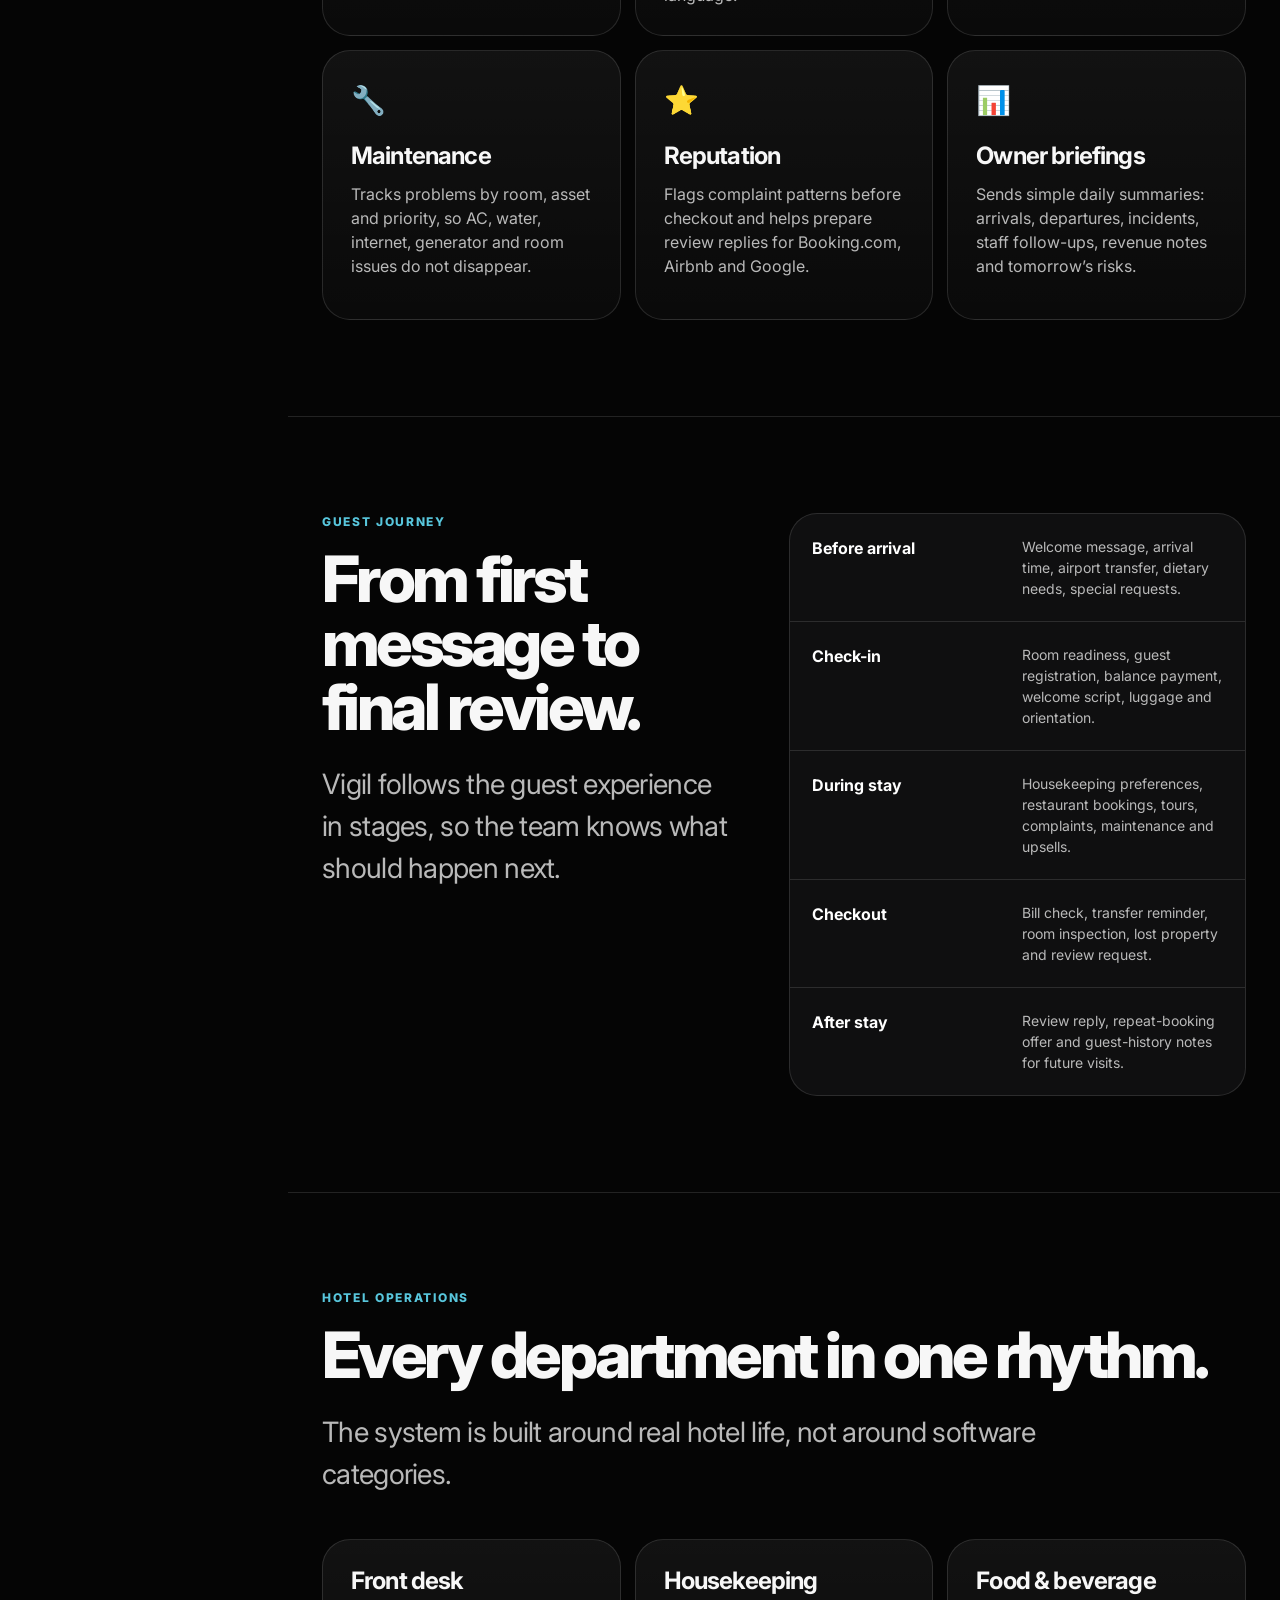
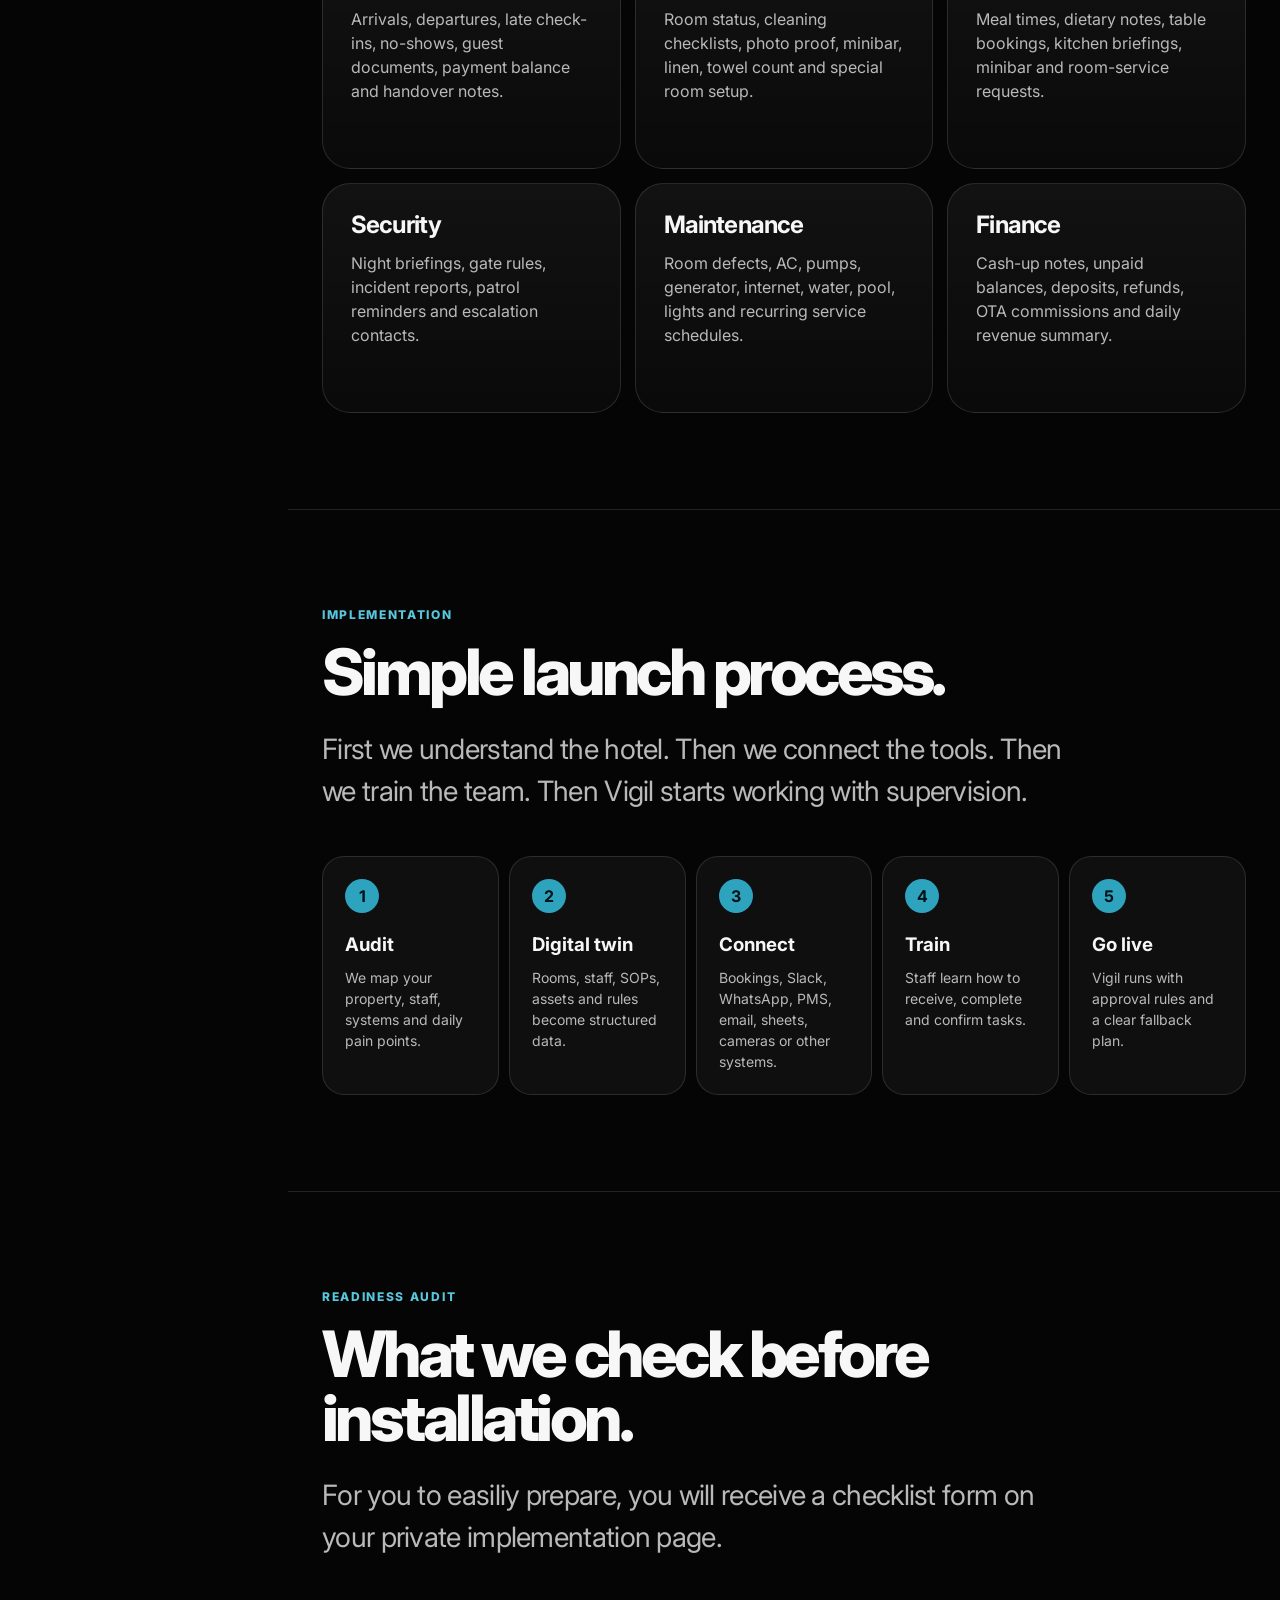
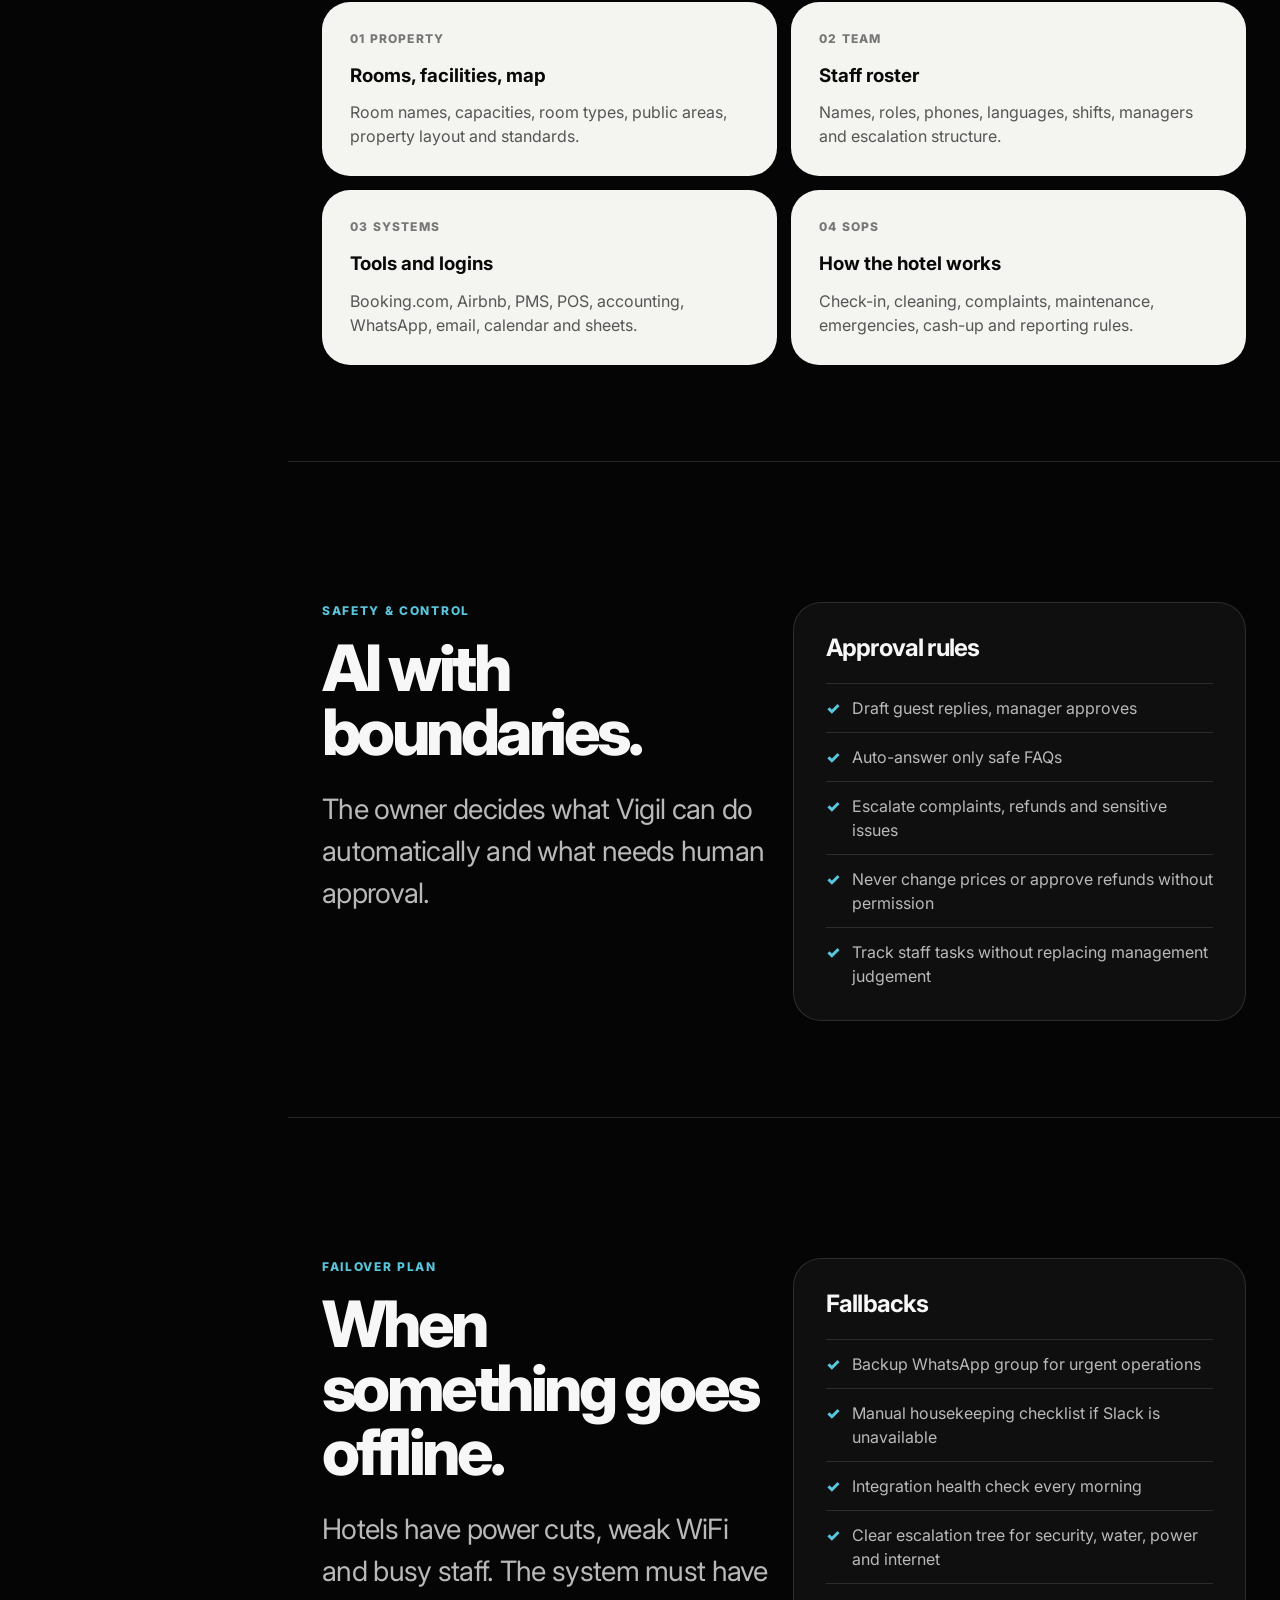
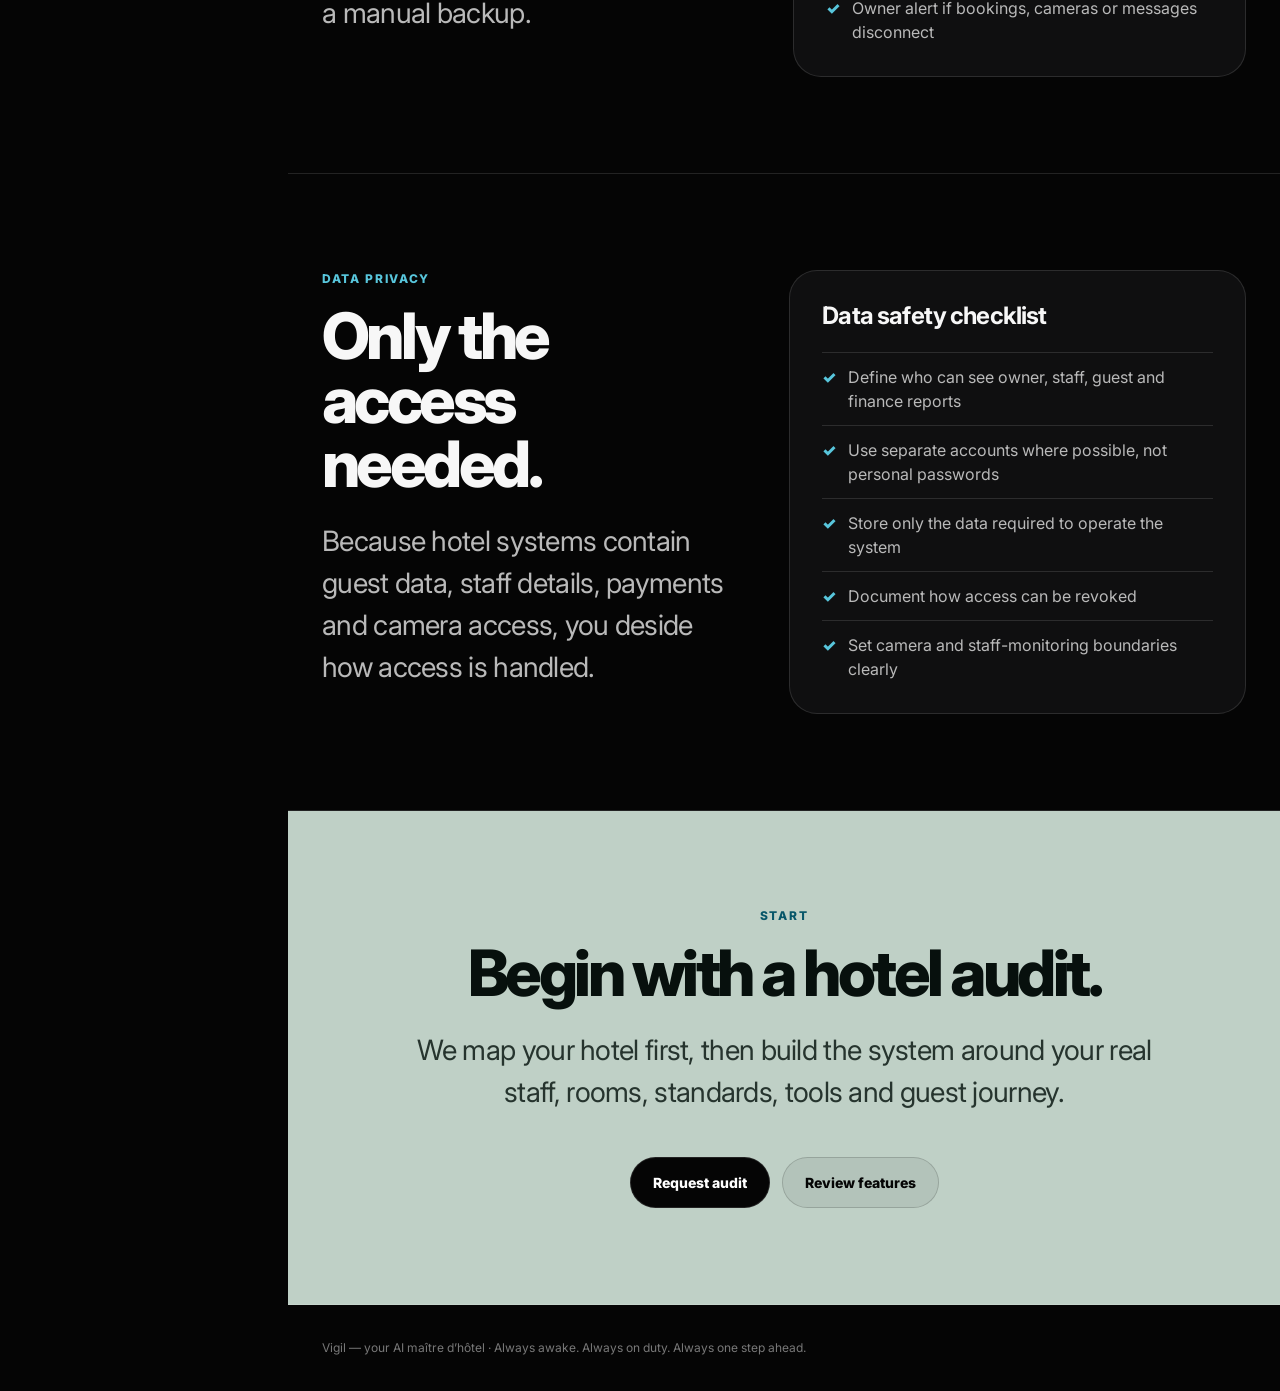
==== commit 419e01b4: "Update index.html" ====
--- a/index.html
+++ b/index.html
@@ -95,11 +95,11 @@
     -->
     <p class="h3">Vigil connects your bookings, guest messages, staff tasks, maintenance, reputation and daily reporting into one simple hotel operations layer.</p>
     <div class="hero-actions">
-  <a class="btn primary" href="/implementation.html">
+  <a class="btn secondary" href="/implementation.html">
     Start implementation survey
   </a>
 
-  <a class="btn primary" href="#features">
+  <a class="btn secondary" href="#features">
     See what Vigil does
   </a>
 
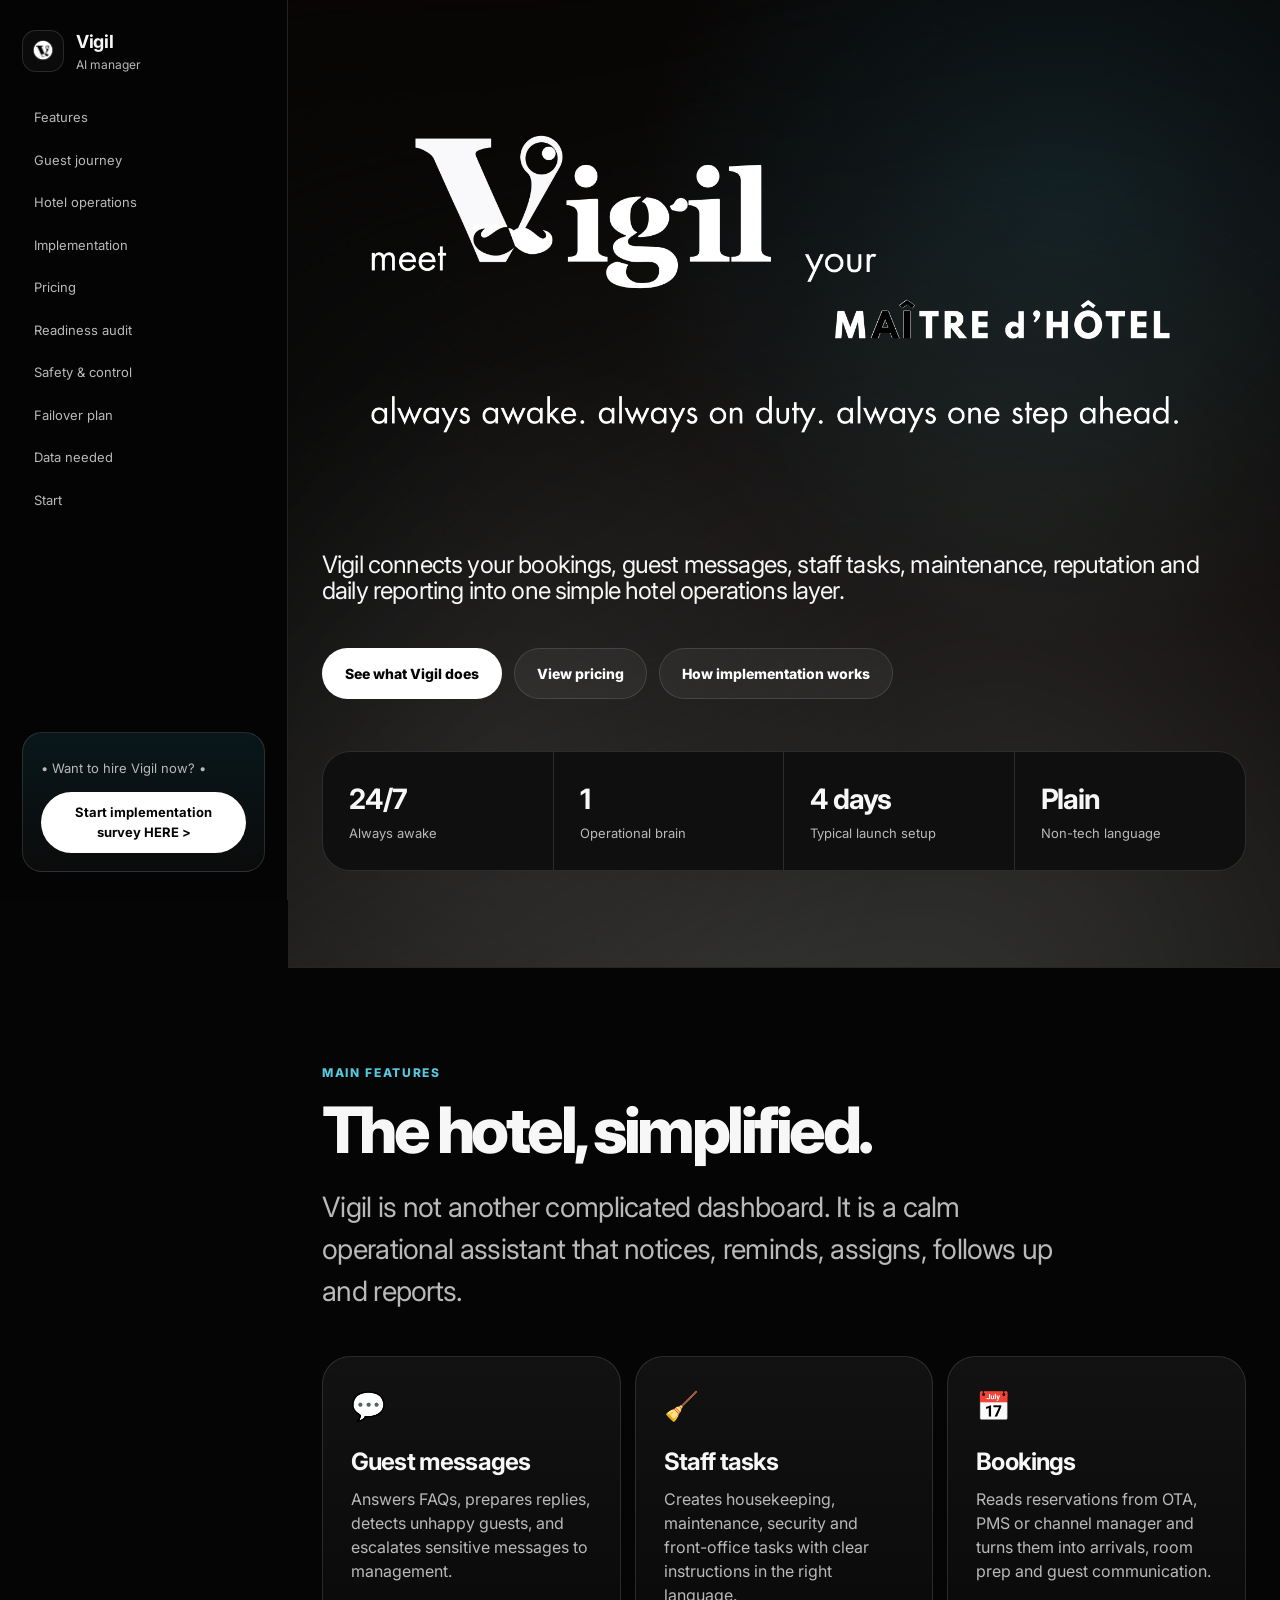
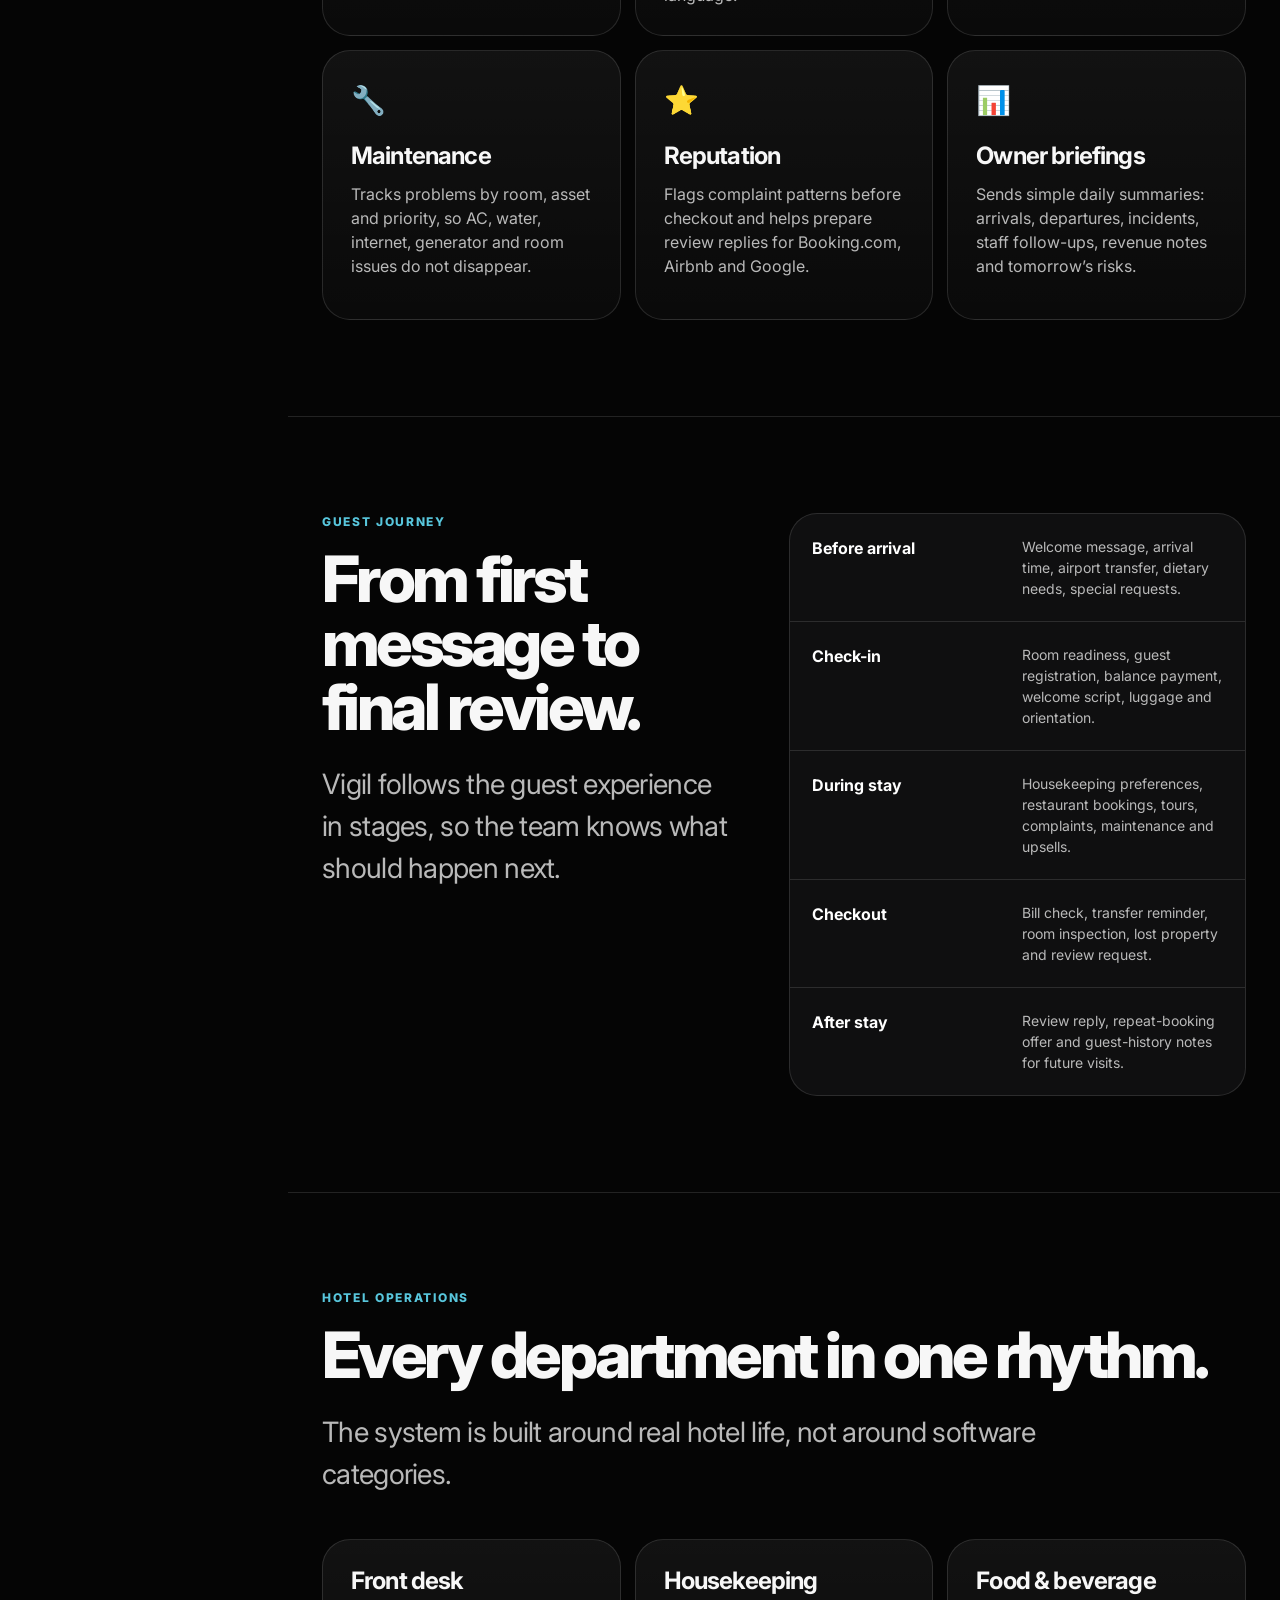
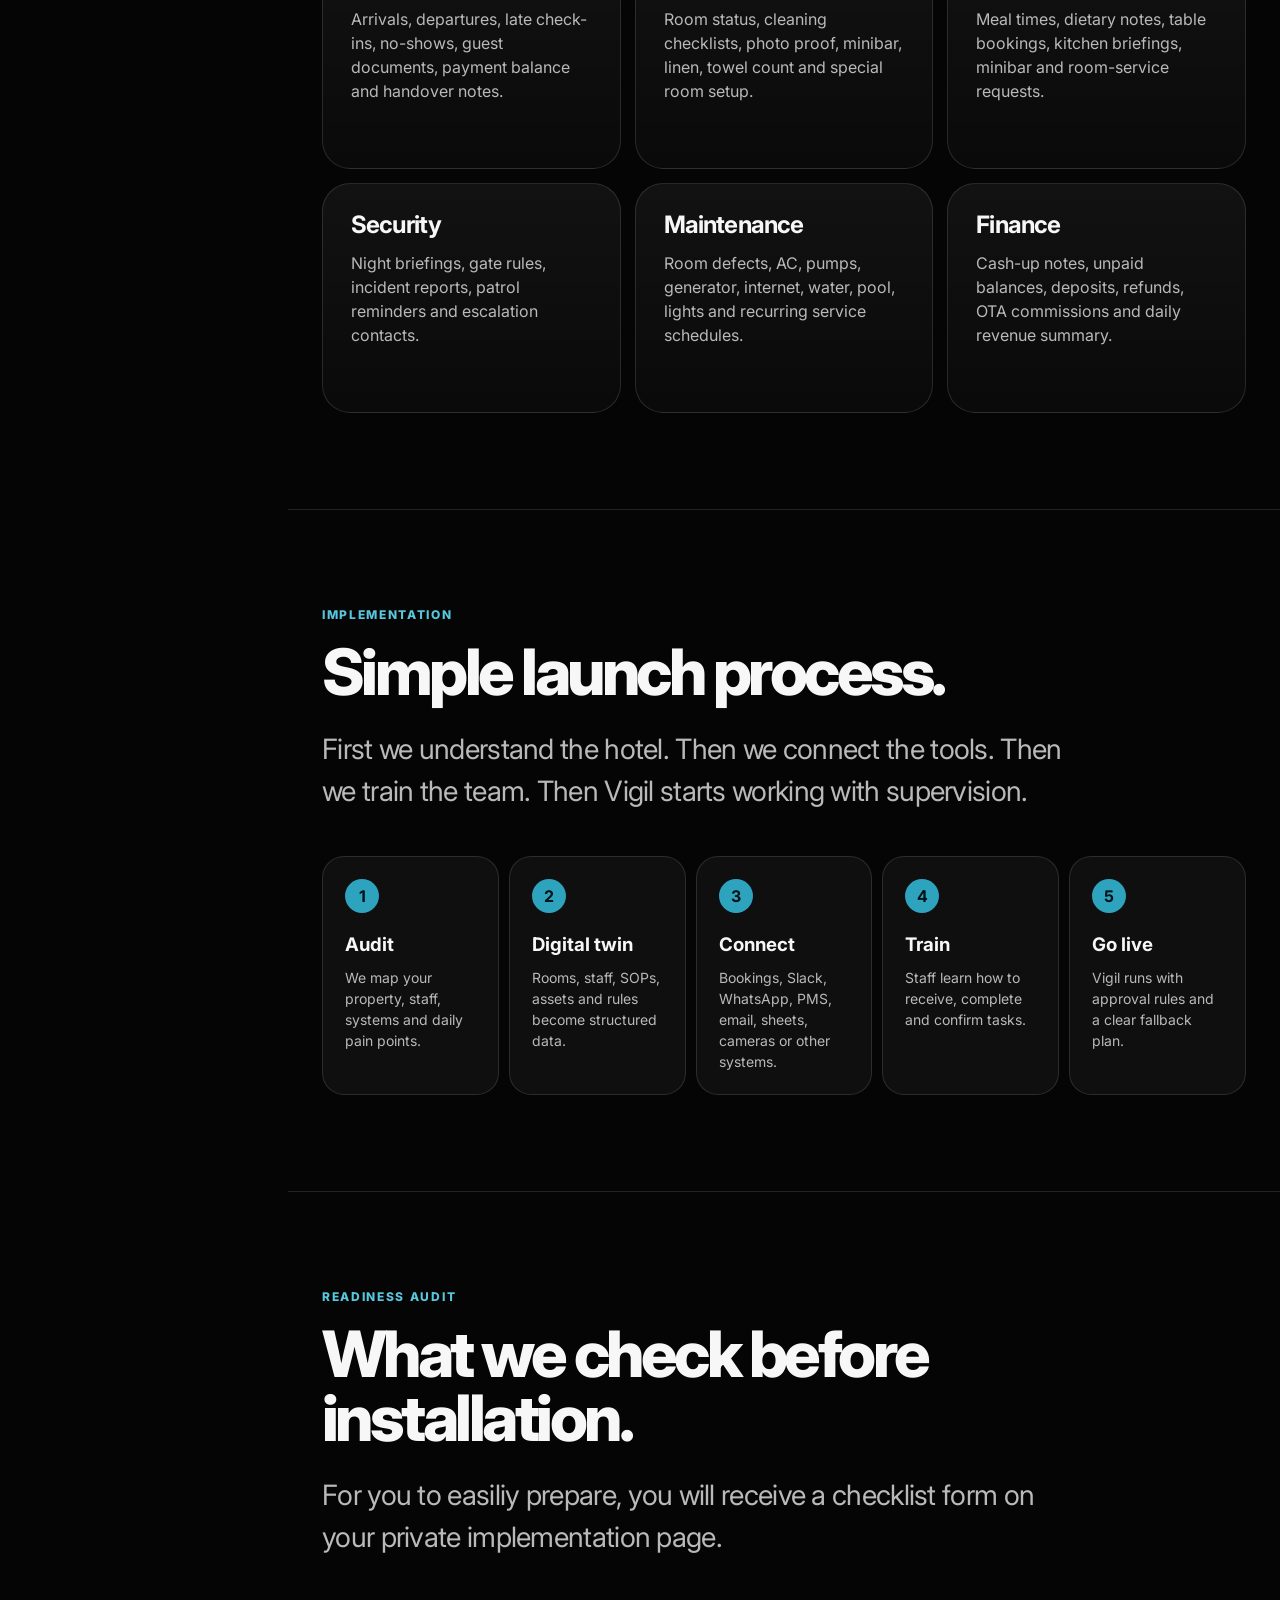
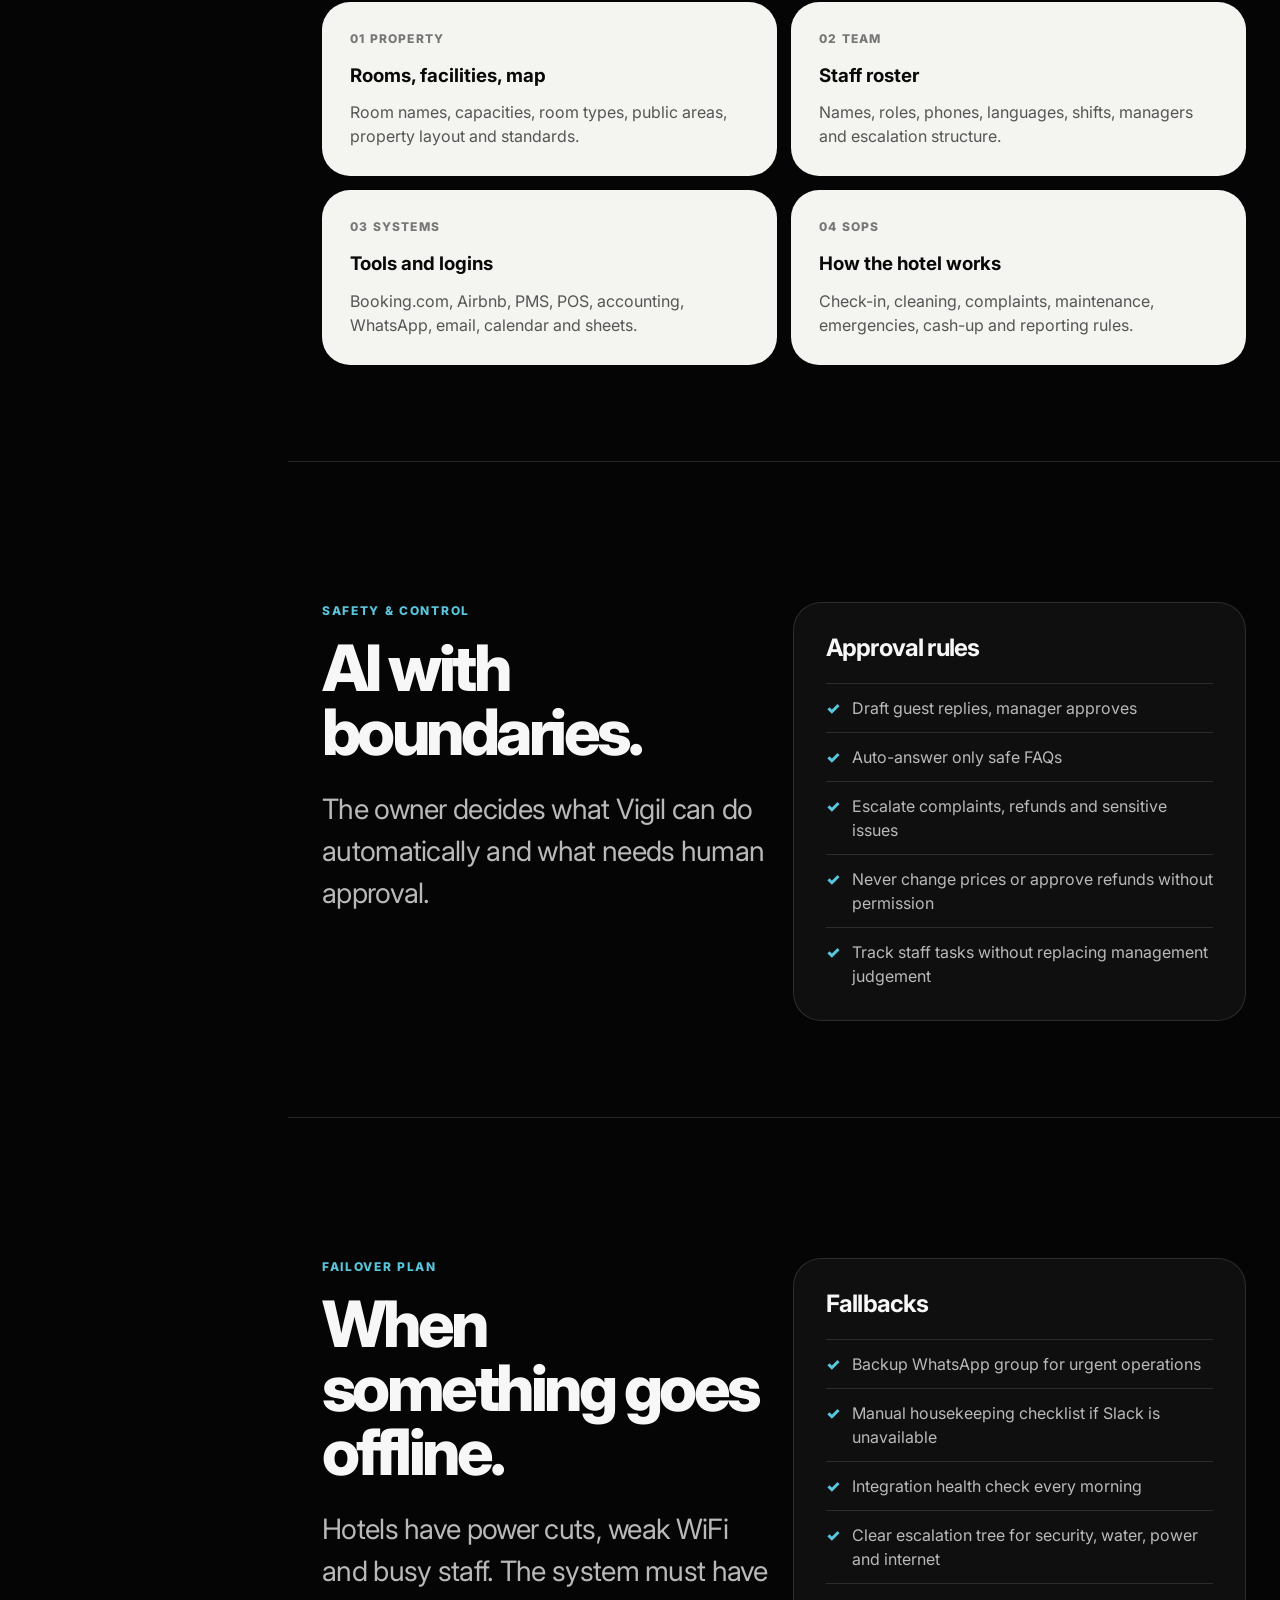
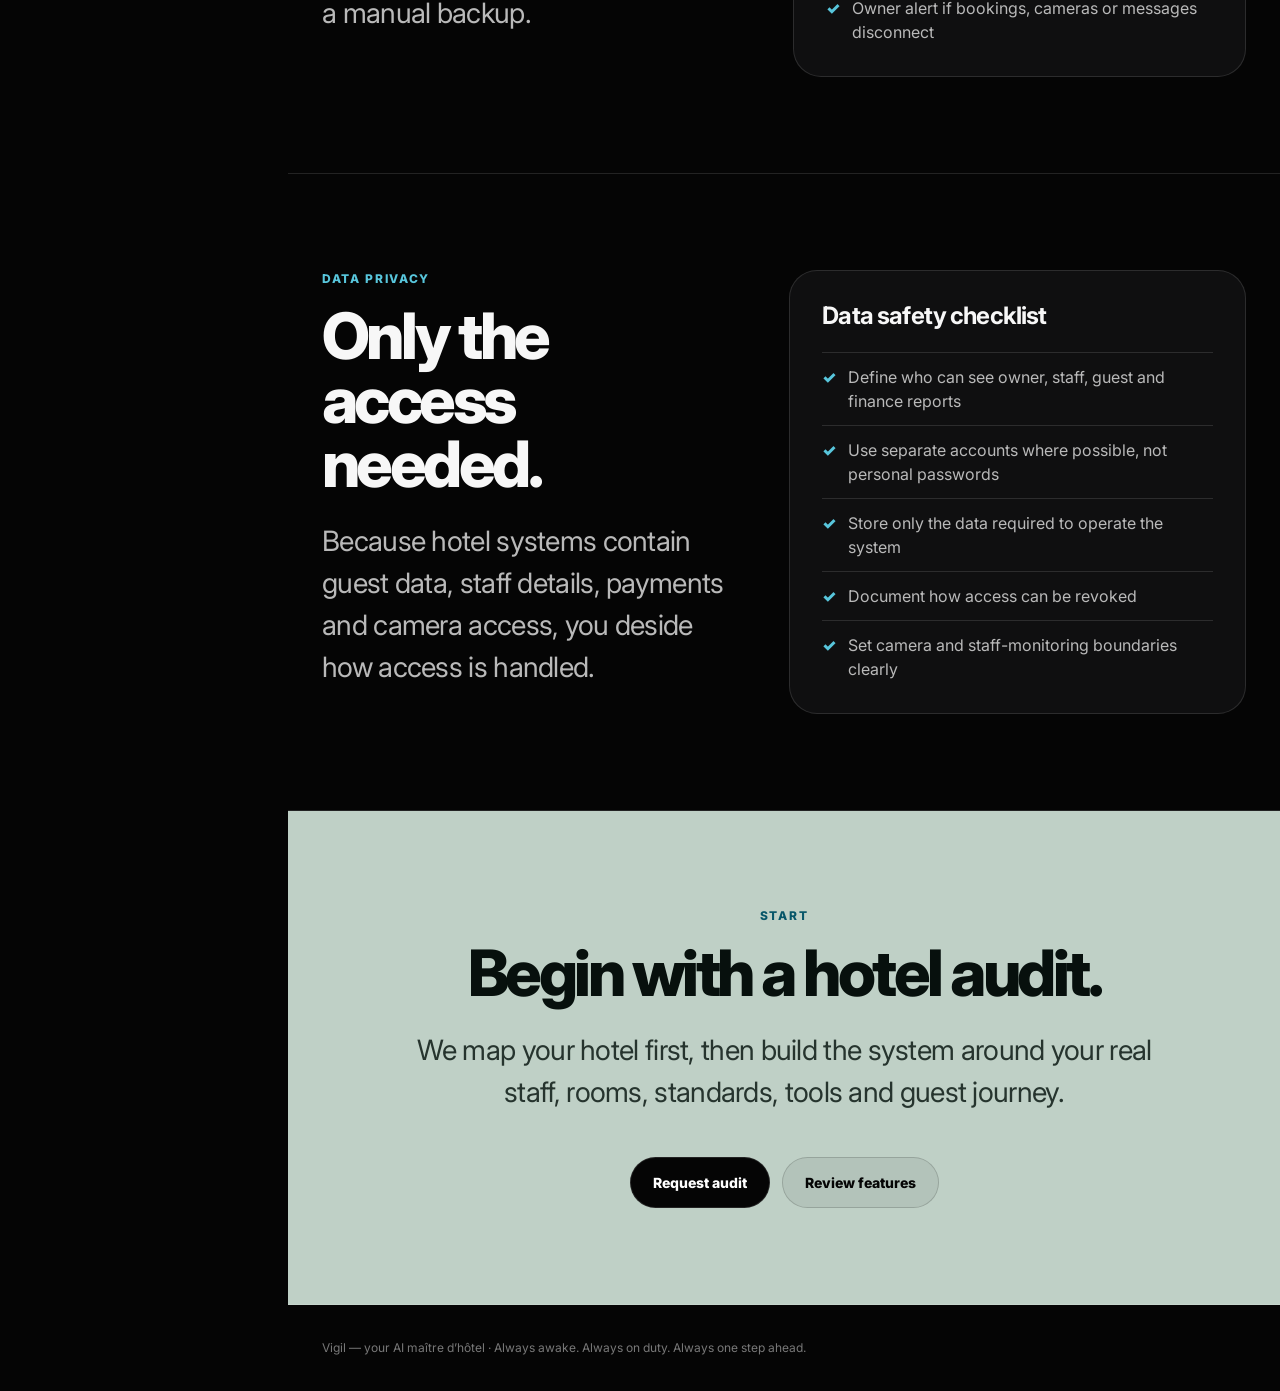
==== commit e92c3f26: "Update index.html" ====
--- a/index.html
+++ b/index.html
@@ -42,7 +42,7 @@
 </style>
 </head>
 <body>
-<div class="mobile-top"><a class="brand-mini" href="#home" aria-label="Vigil home"><div class="small-logo"><img src="logo.png" alt="Vigil logo"></div><div><strong>Vigil</strong><span>AI manager</span></div></a><a class="btn secondary" href="/implementation.html">Audit</a></div>
+<div class="mobile-top"><a class="brand-mini" href="#home" aria-label="Vigil home"><div class="small-logo"><img src="logo.png" alt="Vigil logo"></div><div><strong>Vigil</strong><span>AI manager</span></div></a><a class="btn secondary" href="/pricing.html">Pricing</a></div>
 <div class="page">
 <aside class="sidebar">
 
@@ -61,6 +61,7 @@
     <a href="#guest-journey">Guest journey</a>
     <a href="#operations">Hotel operations</a>
     <a href="#implementation">Implementation</a>
+    <a href="/pricing.html">Pricing</a>
     <a href="#audit">Readiness audit</a>
     <a href="#trust">Safety & control</a>
     <a href="#failover">Failover plan</a>
@@ -94,18 +95,10 @@
     <p class="tagline">always awake. always on duty. always one step ahead.</p>
     -->
     <p class="h3">Vigil connects your bookings, guest messages, staff tasks, maintenance, reputation and daily reporting into one simple hotel operations layer.</p>
-    <div class="hero-actions">
-  <a class="btn secondary" href="/implementation.html">
-    Start implementation survey
-  </a>
-
-  <a class="btn secondary" href="#features">
-    See what Vigil does
-  </a>
-
-  <a class="btn secondary" href="#implementation">
-    How implementation works
-  </a>
+   <div class="hero-actions">
+  <a class="btn primary" href="#features">See what Vigil does</a>
+  <a class="btn secondary" href="/pricing.html">View pricing</a>
+  <a class="btn secondary" href="#implementation">How implementation works</a>
 </div>
     <div class="strip"><div><strong>24/7</strong><span>Always awake</span></div><div><strong>1</strong><span>Operational brain</span></div><div><strong>4 days</strong><span>Typical launch setup</span></div><div><strong>Plain</strong><span>Non-tech language</span></div></div>
   </div>
